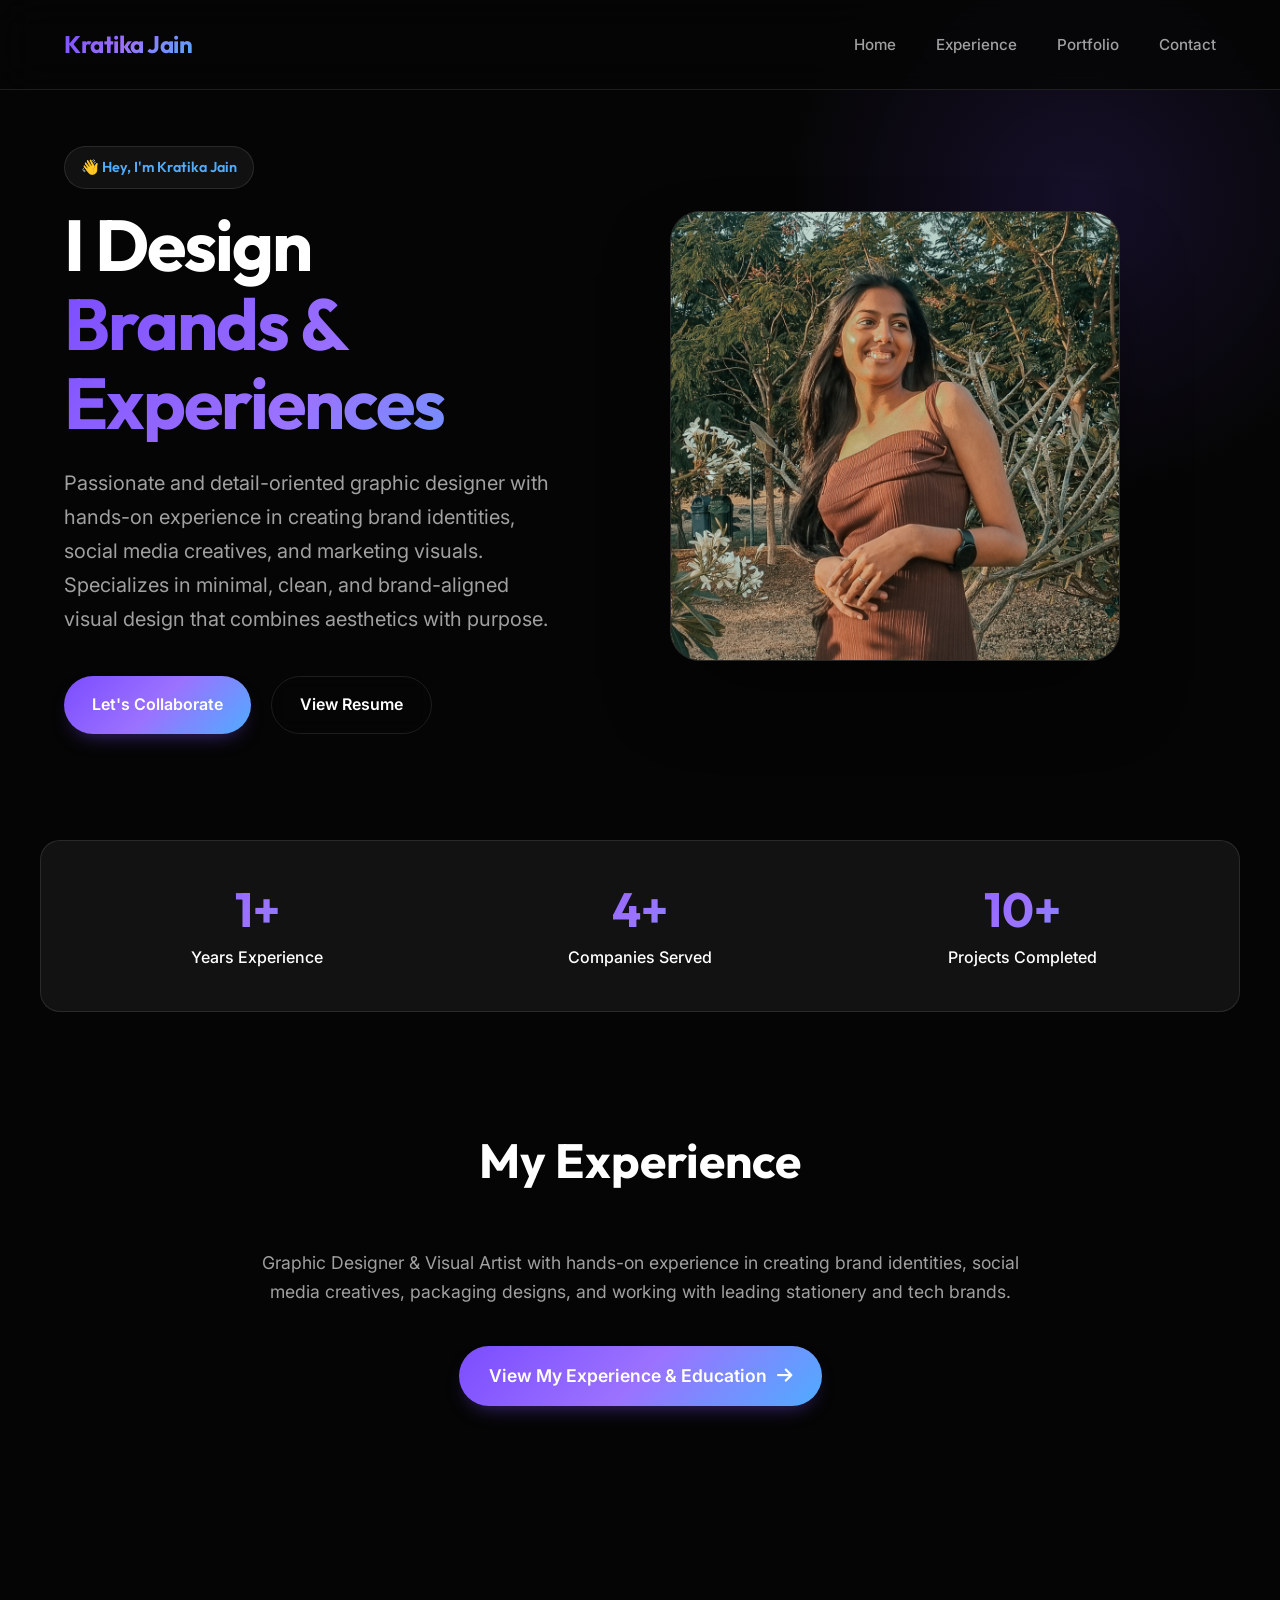
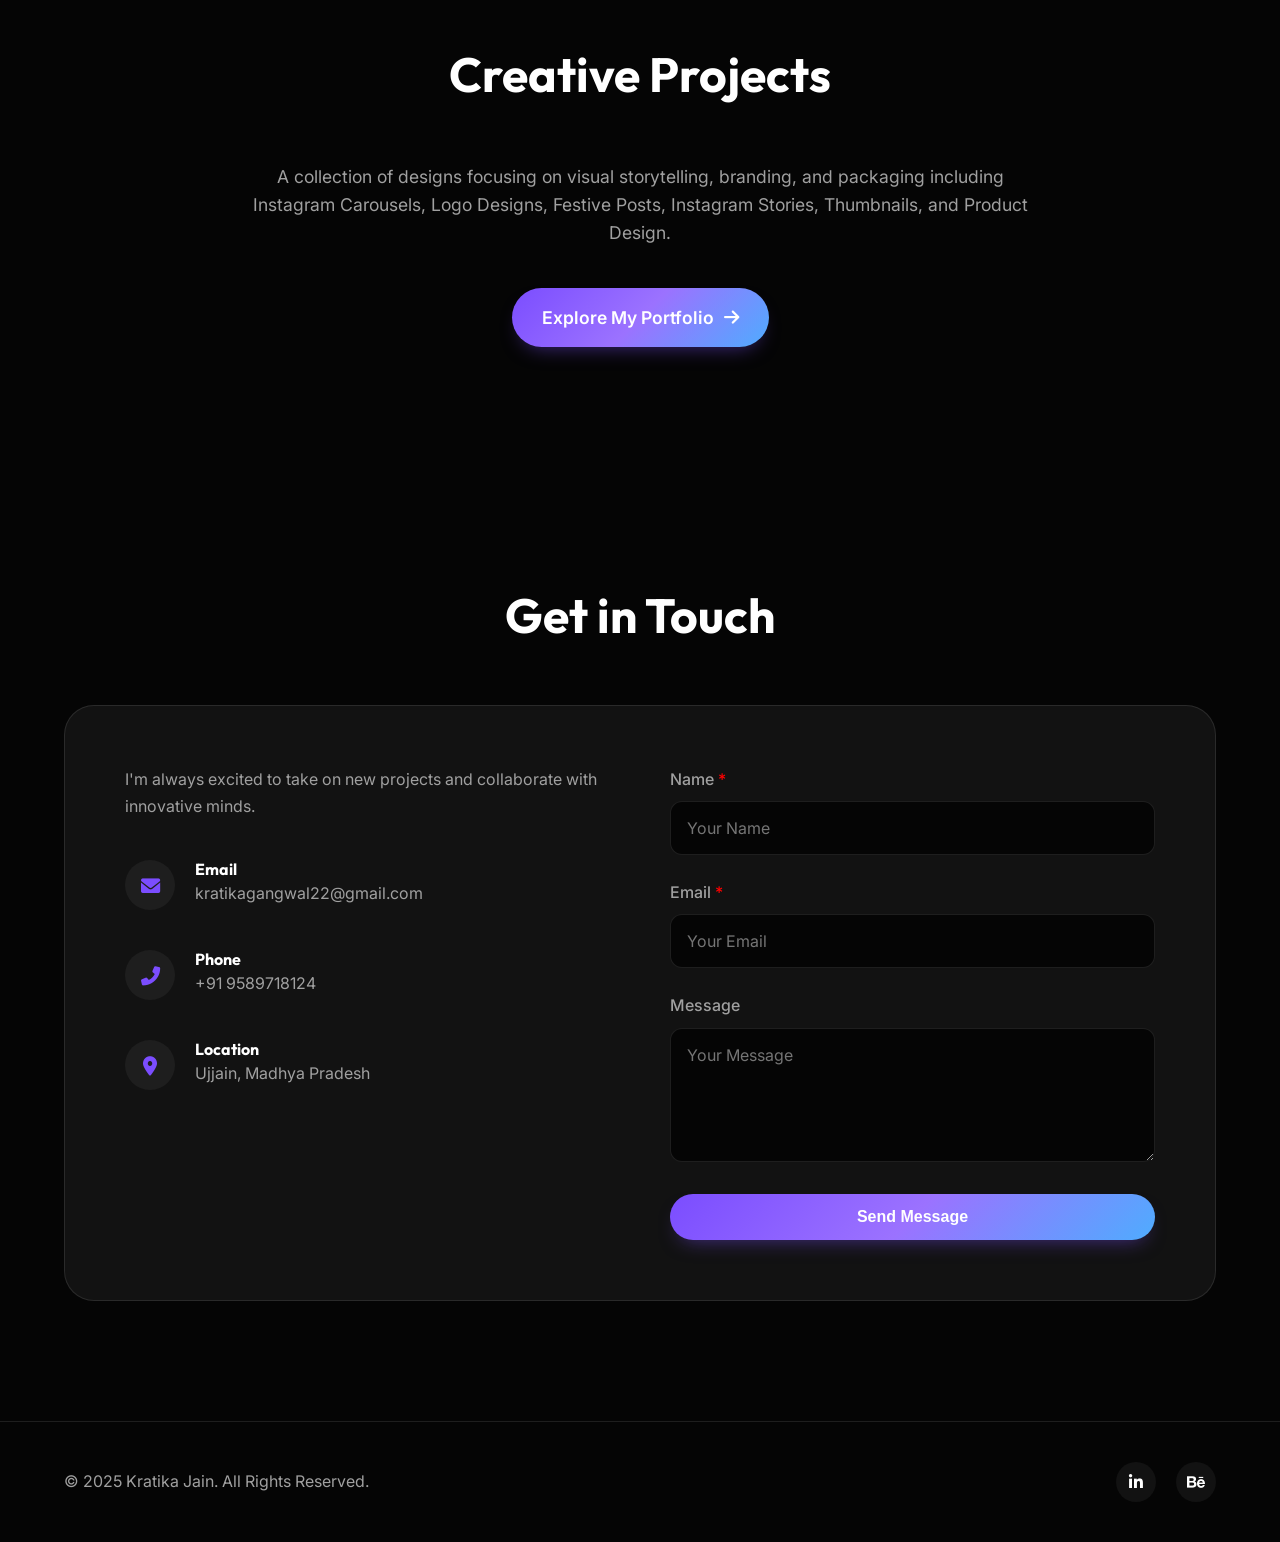
==== index.html @ 90453925 "refactor: migrate experience and project sections to dedicated pages and update asset library" ====
<!DOCTYPE html>
<html lang="en">

<head>
    <meta charset="UTF-8">
    <meta name="viewport" content="width=device-width, initial-scale=1.0">
    <title>Kratika Jain | Graphic Designer & Visual Artist</title>
    <link rel="stylesheet" href="style.css">
    <!-- Google Fonts -->
    <link rel="preconnect" href="https://fonts.googleapis.com">
    <link rel="preconnect" href="https://fonts.gstatic.com" crossorigin>
    <link
        href="https://fonts.googleapis.com/css2?family=Inter:wght@400;500;600&family=Outfit:wght@400;600;700&display=swap"
        rel="stylesheet">
    <!-- Font Awesome for Icons -->
    <link rel="stylesheet" href="https://cdnjs.cloudflare.com/ajax/libs/font-awesome/6.0.0/css/all.min.css">
</head>

<body>
    <header>
        <div class="container">
            <nav>
                <a href="#" class="logo">Kratika Jain</a>
                <div class="mobile-menu-btn">
                    <i class="fas fa-bars"></i>
                </div>
                <ul class="nav-links">
                    <li><a href="#home">Home</a></li>
                    <li><a href="experience.html">Experience</a></li>
                    <li><a href="projects.html">Portfolio</a></li>
                    <li><a href="#contact">Contact</a></li>
                </ul>
            </nav>
        </div>
    </header>

    <main>
        <!-- Hero Section -->
        <section id="home" class="hero section-padding">
            <div class="container hero-content">
                <div class="hero-text animate-on-scroll">
                    <p class="greeting">👋 Hey, I'm Kratika Jain</p>
                    <h1>I Design <span class="highlight">Brands & Experiences</span></h1>
                    <p class="subtitle">Passionate and detail-oriented graphic designer with hands-on experience in
                        creating brand identities, social media creatives, and marketing visuals. Specializes in
                        minimal, clean, and brand-aligned visual design that combines aesthetics with purpose.</p>
                    <div class="hero-btns">
                        <a href="#contact" class="btn btn-primary">Let's Collaborate</a>
                        <a href="Docs/kratika_jain_resume.pdf" target="_blank" class="btn btn-secondary">View Resume</a>
                    </div>
                </div>
                <div class="hero-image animate-on-scroll">
                    <img src="Profile%20image/Untitled%20design-2.png" alt="Kratika Jain" class="profile-img">
                </div>

            </div>
        </section>

        <!-- Stats Section -->
        <section class="stats container animate-on-scroll">
            <div class="stat-item">
                <h3>1+</h3>
                <p>Years Experience</p>
            </div>
            <div class="stat-item">
                <h3>4+</h3>
                <p>Companies Served</p>
            </div>
            <div class="stat-item">
                <h3>10+</h3>
                <p>Projects Completed</p>
            </div>
        </section>

        <!-- Experience Preview Section -->
        <section id="experience" class="section-padding" style="text-align: center;">
            <div class="container">
                <h2 class="section-title animate-on-scroll">My Experience</h2>
                <p class="section-description animate-on-scroll" style="margin-bottom: 40px; max-width: 800px; margin-left: auto; margin-right: auto;">
                    Graphic Designer & Visual Artist with hands-on experience in creating brand identities, social media creatives, packaging designs, and working with leading stationery and tech brands.
                </p>
                <div class="animate-on-scroll">
                    <a href="experience.html" class="btn btn-primary" style="display: inline-flex; align-items: center; gap: 10px; padding: 15px 30px; font-size: 1.1rem;">
                        View My Experience & Education <i class="fas fa-arrow-right"></i>
                    </a>
                </div>
            </div>
        </section>



        <!-- Creative Projects Preview Section -->
        <section id="projects" class="section-padding" style="text-align: center;">
            <div class="container">
                <h2 class="section-title animate-on-scroll">Creative Projects</h2>
                <p class="section-description animate-on-scroll" style="margin-bottom: 40px; max-width: 800px; margin-left: auto; margin-right: auto;">
                    A collection of designs focusing on visual storytelling, branding, and packaging including Instagram Carousels, Logo Designs, Festive Posts, Instagram Stories, Thumbnails, and Product Design.
                </p>
                <div class="animate-on-scroll">
                    <a href="projects.html" class="btn btn-primary" style="display: inline-flex; align-items: center; gap: 10px; padding: 15px 30px; font-size: 1.1rem;">
                        Explore My Portfolio <i class="fas fa-arrow-right"></i>
                    </a>
                </div>
            </div>
        </section>


        <!-- Contact Section -->
        <section id="contact" class="section-padding">
            <div class="container">
                <h2 class="section-title animate-on-scroll">Get in Touch</h2>
                <div class="contact-wrapper">
                    <div class="contact-info animate-on-scroll">
                        <p>I'm always excited to take on new projects and collaborate with innovative minds.</p>

                        <div class="info-item">
                            <i class="fas fa-envelope"></i>
                            <div>
                                <h4>Email</h4>
                                <p>kratikagangwal22@gmail.com</p>
                            </div>
                        </div>

                        <div class="info-item">
                            <i class="fas fa-phone-alt"></i>
                            <div>
                                <h4>Phone</h4>
                                <p>+91 9589718124</p>
                            </div>
                        </div>

                        <div class="info-item">
                            <i class="fas fa-map-marker-alt"></i>
                            <div>
                                <h4>Location</h4>
                                <p>Ujjain, Madhya Pradesh</p>
                            </div>
                        </div>
                    </div>

                    <form class="contact-form animate-on-scroll" action="#" onsubmit="return false;">
                        <div class="form-group">
                            <label>Name <span style="color:red;">*</span></label>
                            <input type="text" placeholder="Your Name" required>
                        </div>
                        <div class="form-group">
                            <label>Email <span style="color:red;">*</span></label>
                            <input type="email" placeholder="Your Email" required>
                        </div>
                        <div class="form-group">
                            <label>Message</label>
                            <textarea placeholder="Your Message" rows="5"></textarea>
                        </div>
                        <button class="btn btn-primary" style="width: 100%;">Send Message</button>
                    </form>
                </div>
            </div>
        </section>
    </main>

    <footer class="footer">
        <div class="container">
            <p>&copy; 2025 Kratika Jain. All Rights Reserved.</p>
            <div class="social-links">
                <a href="https://www.linkedin.com/in/kratika-jain-1713a62a5" target="_blank"><i
                        class="fab fa-linkedin-in"></i></a>
                <a href="https://www.behance.net/kratkajain01" target="_blank"><i class="fab fa-behance"></i></a>
            </div>
        </div>
    </footer>

    <!-- Project Modal -->
    <div id="project-modal" class="modal">
        <div class="modal-content">
            <span class="close-modal">&times;</span>
            <div class="modal-body">
                <!-- Dynamic Content Loading Here -->
            </div>
        </div>
    </div>

    <script src="projects_data.js"></script>
    <script src="script.js"></script>
</body>

</html>
---- style.css ----
/* --- Variables & Reset --- */
:root {
    --bg-color: #050505;
    --card-bg: #121212;
    --card-hover: #1a1a1a;
    --text-primary: #ffffff;
    --text-secondary: #a0a0a0;
    --accent-primary: #7b4dff;
    --accent-secondary: #4facfe;
    --accent-gradient: linear-gradient(135deg, #7b4dff 0%, #9b72ff 50%, #4facfe 100%);
    --glass-bg: rgba(255, 255, 255, 0.05);
    --glass-border: rgba(255, 255, 255, 0.1);
    --font-heading: 'Outfit', sans-serif;
    --font-body: 'Inter', sans-serif;
    --section-gap: 120px;
    --container-width: 1200px;
}

* {
    margin: 0;
    padding: 0;
    box-sizing: border-box;
}

html {
    scroll-behavior: smooth;
}

body {
    background-color: var(--bg-color);
    color: var(--text-primary);
    font-family: var(--font-body);
    line-height: 1.7;
    overflow-x: hidden;
}

a {
    text-decoration: none;
    color: inherit;
    transition: all 0.3s ease;
}

ul {
    list-style: none;
}

h1,
h2,
h3,
h4,
h5,
h6 {
    font-family: var(--font-heading);
    color: var(--text-primary);
    line-height: 1.2;
}

p {
    color: var(--text-secondary);
}

.container {
    max-width: var(--container-width);
    margin: 0 auto;
    padding: 0 24px;
}

.section-padding {
    padding: var(--section-gap) 0;
}

/* --- Components --- */
.btn {
    display: inline-flex;
    align-items: center;
    justify-content: center;
    padding: 14px 28px;
    border-radius: 100px;
    font-weight: 600;
    font-size: 1rem;
    cursor: pointer;
    transition: all 0.3s cubic-bezier(0.25, 0.8, 0.25, 1);
}

.btn-primary {
    background: var(--accent-gradient);
    color: white;
    border: none;
    box-shadow: 0 10px 20px -10px rgba(123, 77, 255, 0.5);
}

.btn-primary:hover {
    transform: translateY(-3px) scale(1.02);
    box-shadow: 0 15px 30px -10px rgba(123, 77, 255, 0.6);
}

.btn-secondary {
    background: transparent;
    border: 1px solid var(--glass-border);
    color: var(--text-primary);
    backdrop-filter: blur(10px);
}

.btn-secondary:hover {
    background: var(--glass-bg);
    border-color: var(--text-primary);
    transform: translateY(-3px);
}

.section-title {
    font-size: 3rem;
    font-weight: 700;
    margin-bottom: 60px;
    text-align: center;
}

/* To give the title a gradient touch */
.section-title span {
    background: var(--accent-gradient);
    -webkit-background-clip: text;
    background-clip: text;
    -webkit-text-fill-color: transparent;
}

/* --- Header --- */
header {
    padding: 24px 0;
    position: fixed;
    width: 100%;
    top: 0;
    z-index: 1000;
    background: rgba(5, 5, 5, 0.8);
    backdrop-filter: blur(20px);
    border-bottom: 1px solid var(--glass-border);
}

nav {
    display: flex;
    justify-content: space-between;
    align-items: center;
}

.logo {
    font-family: var(--font-heading);
    font-size: 1.5rem;
    font-weight: 700;
    background: var(--accent-gradient);
    -webkit-background-clip: text;
    background-clip: text;
    -webkit-text-fill-color: transparent;
    letter-spacing: -0.5px;
}

.nav-links {
    display: flex;
    gap: 40px;
}

.nav-links li a {
    font-weight: 500;
    color: var(--text-secondary);
    font-size: 0.95rem;
}

.nav-links li a:hover,
.nav-links li a.active {
    color: var(--text-primary);
}

.mobile-menu-btn {
    display: none;
    font-size: 1.5rem;
    color: var(--text-primary);
    cursor: pointer;
}

/* --- Hero Section --- */
.hero {
    display: flex;
    align-items: center;
    min-height: 100vh;
    padding-top: 100px;
    /* Offset for fixed header */
    position: relative;
    overflow: hidden;
}

/* Background Glow */
.hero::before {
    content: '';
    position: absolute;
    width: 600px;
    height: 600px;
    background: radial-gradient(circle, rgba(123, 77, 255, 0.15) 0%, rgba(5, 5, 5, 0) 70%);
    top: -100px;
    right: -100px;
    z-index: -1;
    pointer-events: none;
}

.hero-content {
    display: grid;
    grid-template-columns: 1fr 1fr;
    gap: 60px;
    align-items: center;
    width: 100%;
}

.greeting {
    font-family: var(--font-heading);
    font-weight: 600;
    margin-bottom: 16px;
    display: inline-block;
    padding: 8px 16px;
    background: var(--glass-bg);
    border: 1px solid var(--glass-border);
    border-radius: 50px;
    font-size: 0.9rem;
    color: var(--accent-secondary);
}

.hero-text h1 {
    font-size: 4.5rem;
    line-height: 1.1;
    margin-bottom: 24px;
    letter-spacing: -2px;
}

.hero-text h1 .highlight {
    display: block;
    background: var(--accent-gradient);
    -webkit-background-clip: text;
    background-clip: text;
    -webkit-text-fill-color: transparent;
}

.hero-text .subtitle {
    font-size: 1.25rem;
    max-width: 500px;
    margin-bottom: 40px;
}

.hero-btns {
    display: flex;
    gap: 20px;
}

.profile-img {
    width: 100%;
    max-width: 450px;
    aspect-ratio: 1/1;
    object-fit: cover;
    object-position: center 20%;
    /* Crops to focus on the top-center (face) */
    border-radius: 30px;
    border: 1px solid var(--glass-border);
    box-shadow: 0 40px 80px -20px rgba(0, 0, 0, 0.5);
    background: var(--card-bg);
}

/* 
.image-placeholder {
    width: 100%;
    ....
} 
Keeping previous styles commented out or just overriding them with the new class is cleaner.
*/


/* --- Stats Section --- */
.stats {
    display: grid;
    grid-template-columns: repeat(3, 1fr);
    gap: 30px;
    padding: 40px;
    background: var(--card-bg);
    border-radius: 20px;
    border: 1px solid var(--glass-border);
    margin-top: -60px;
    /* Overlap hero */
    position: relative;
    z-index: 10;
}

.stat-item {
    text-align: center;
}

.stat-item h3 {
    font-size: 3rem;
    background: var(--accent-gradient);
    -webkit-background-clip: text;
    background-clip: text;
    -webkit-text-fill-color: transparent;
    margin-bottom: 5px;
}

.stat-item p {
    font-weight: 500;
    color: var(--text-primary);
}

/* --- Experience (Timeline) --- */
.timeline {
    position: relative;
    max-width: 800px;
    margin: 0 auto;
}

.timeline::before {
    content: '';
    position: absolute;
    left: 0;
    top: 0;
    height: 100%;
    width: 2px;
    background: var(--glass-border);
}

.timeline-item {
    position: relative;
    padding-left: 40px;
    padding-bottom: 50px;
}

.timeline-item::before {
    content: '';
    position: absolute;
    left: -9px;
    top: 0;
    width: 20px;
    height: 20px;
    border-radius: 50%;
    background: var(--bg-color);
    border: 2px solid var(--accent-primary);
    z-index: 1;
}

.timeline-date {
    display: inline-block;
    padding: 6px 14px;
    background: var(--glass-bg);
    border-radius: 50px;
    border: 1px solid var(--glass-border);
    font-size: 0.85rem;
    color: var(--accent-secondary);
    margin-bottom: 12px;
}

.timeline-content {
    background: var(--card-bg);
    padding: 30px;
    border-radius: 20px;
    border: 1px solid var(--glass-border);
    transition: transform 0.3s ease;
}

.timeline-content:hover {
    transform: translateY(-5px);
    border-color: var(--accent-primary);
}

.timeline-content h3 {
    font-size: 1.5rem;
    margin-bottom: 5px;
}

.timeline-content h4 {
    font-size: 1.1rem;
    color: var(--text-secondary);
    font-weight: 500;
    margin-bottom: 15px;
}

.section-description {
    text-align: center;
    max-width: 800px;
    margin: 0 auto 60px;
    /* Increased from 30px */
    font-size: 1.1rem;
    color: var(--text-secondary);
    line-height: 1.6;
}

/* --- Skills --- */
.skills-grid {
    display: grid;
    grid-template-columns: repeat(auto-fit, minmax(180px, 1fr));
    gap: 24px;
}

.skill-card {
    background: var(--card-bg);
    border: 1px solid var(--glass-border);
    border-radius: 20px;
    padding: 40px 20px;
    text-align: center;
    transition: all 0.3s ease;
    display: flex;
    flex-direction: column;
    align-items: center;
    gap: 20px;
}

.skill-card:hover {
    border-color: var(--accent-primary);
    transform: translateY(-5px);
    background: var(--glass-bg);
}

.skill-icon {
    font-size: 3rem;
    margin-bottom: 10px;
    transition: transform 0.3s ease;
}

/* Specific styles for image icons */
img.skill-icon {
    height: 60px;
    width: 60px;
    object-fit: cover;
    /* Removed border-radius to make them square */
    /* Removed background-color */
}

.skill-card:hover .skill-icon {
    transform: scale(1.1);
}

/* --- Education --- */
.education-grid {
    display: grid;
    grid-template-columns: repeat(auto-fit, minmax(300px, 1fr));
    gap: 30px;
}

.education-card {
    display: flex;
    gap: 20px;
    background: var(--card-bg);
    padding: 30px;
    border-radius: 20px;
    border: 1px solid var(--glass-border);
    align-items: flex-start;
}

.edu-icon {
    width: 60px;
    height: 60px;
    background: var(--glass-bg);
    border-radius: 15px;
    display: flex;
    align-items: center;
    justify-content: center;
    font-size: 1.5rem;
    color: var(--accent-primary);
    flex-shrink: 0;
}

.edu-details h3 {
    font-size: 1.25rem;
    margin-bottom: 5px;
}

/* --- Contact --- */
.contact-wrapper {
    display: grid;
    grid-template-columns: 1fr 1fr;
    gap: 60px;
    background: var(--card-bg);
    border: 1px solid var(--glass-border);
    border-radius: 30px;
    padding: 60px;
}

.info-item {
    display: flex;
    gap: 20px;
    margin-top: 40px;
    align-items: flex-start;
}

.info-item i {
    width: 50px;
    height: 50px;
    background: var(--glass-bg);
    border-radius: 50%;
    display: flex;
    align-items: center;
    justify-content: center;
    color: var(--accent-primary);
    font-size: 1.2rem;
}

.contact-form .form-group {
    margin-bottom: 24px;
}

.contact-form label {
    display: block;
    margin-bottom: 8px;
    font-weight: 500;
    color: var(--text-secondary);
}

.contact-form input,
.contact-form textarea {
    width: 100%;
    background: var(--bg-color);
    border: 1px solid var(--glass-border);
    padding: 16px;
    border-radius: 12px;
    color: var(--text-primary);
    font-family: var(--font-body);
    font-size: 1rem;
    transition: border-color 0.3s ease;
}

.contact-form input:focus,
.contact-form textarea:focus {
    outline: none;
    border-color: var(--accent-primary);
}

/* --- Footer --- */
footer {
    padding: 40px 0;
    border-top: 1px solid var(--glass-border);
    text-align: center;
}

.footer .container {
    display: flex;
    justify-content: space-between;
    align-items: center;
}

.social-links {
    display: flex;
    gap: 20px;
}

.social-links a {
    width: 40px;
    height: 40px;
    border-radius: 50%;
    background: var(--glass-bg);
    display: flex;
    align-items: center;
    justify-content: center;
    transition: all 0.3s ease;
}

.social-links a:hover {
    background: var(--accent-primary);
    color: white;
    transform: translateY(-3px);
}

/* --- Animations --- */
.instagram-btn:hover {
    opacity: 0.8;
    text-decoration: underline;
}

/* --- Project Modal Styles --- */
.modal {
    display: none;
    /* Hidden by default */
    position: fixed;
    z-index: 2000;
    left: 0;
    top: 0;
    width: 100%;
    height: 100%;
    overflow: auto;
    background-color: rgba(0, 0, 0, 0.9);
    backdrop-filter: blur(5px);
    opacity: 0;
    transition: opacity 0.3s ease;
}

.modal.show {
    display: flex;
    /* Use flex to center */
    align-items: center;
    justify-content: center;
    opacity: 1;
}

.modal-content {
    background-color: var(--card-bg);
    margin: auto;
    padding: 0;
    border: 1px solid var(--glass-border);
    width: 90%;
    max-width: 1000px;
    border-radius: 20px;
    position: relative;
    box-shadow: 0 25px 50px -12px rgba(0, 0, 0, 0.5);
    animation: modalSlideUp 0.4s ease;
    overflow: hidden;
    max-height: 90vh;
    display: flex;
    flex-direction: column;
}

@keyframes modalSlideUp {
    from {
        transform: translateY(50px);
        opacity: 0;
    }

    to {
        transform: translateY(0);
        opacity: 1;
    }
}

.close-modal {
    color: #aaa;
    position: absolute;
    top: 15px;
    right: 25px;
    font-size: 35px;
    font-weight: bold;
    z-index: 2001;
    cursor: pointer;
    transition: color 0.3s, transform 0.3s;
    line-height: 1;
    background: rgba(0, 0, 0, 0.5);
    width: 40px;
    height: 40px;
    border-radius: 50%;
    display: flex;
    align-items: center;
    justify-content: center;
}

.close-modal:hover,
.close-modal:focus {
    color: white;
    text-decoration: none;
    cursor: pointer;
    transform: rotate(90deg);
    background: var(--accent-primary);
}

.modal-body {
    width: 100%;
    height: 100%;
    display: flex;
    flex-direction: column;
    /* Mobile first: stack vertically */
}

/* Modal Internal Layout */
.modal-carousel-wrapper {
    width: 100%;
    background: #000;
    position: relative;
    display: flex;
    align-items: center;
    justify-content: center;
}

.modal-carousel-wrapper .carousel-container {
    width: 100%;
    height: 100%;
    aspect-ratio: auto;
    /* Let image define ratio or max-height */
    max-height: 60vh;
}

.modal-carousel-wrapper img {
    max-width: 100%;
    max-height: 100%;
    width: auto;
    height: auto;
    object-fit: contain;
}

.modal-info-wrapper {
    padding: 30px;
    overflow-y: auto;
    background: var(--card-bg);
}

.modal-project-title {
    font-size: 2rem;
    font-family: var(--font-heading);
    margin-bottom: 10px;
    color: var(--text-primary);
}

.modal-project-brand {
    font-size: 1.8rem;
    /* 2x upscaled */
    color: var(--accent-primary);
    text-transform: uppercase;
    letter-spacing: 1px;
    font-weight: 700;
    margin-bottom: 5px;
}

/* Desktop Layout for Modal */
@media (min-width: 768px) {
    .modal-body {
        flex-direction: row;
        /* Side by side */
        height: 70vh;
        /* Fixed height for desktop modal */
    }

    .modal-carousel-wrapper {
        flex: 1.5;
        height: 100%;
    }

    .modal-carousel-wrapper .carousel-container {
        max-height: 100%;
        border-radius: 0;
        /* Remove radius inside modal */
    }

    .modal-info-wrapper {
        flex: 1;
        border-left: 1px solid var(--glass-border);
    }
}

/* --- Animations --- */
.animate-on-scroll {
    opacity: 0;
    transform: translateY(30px);
    transition: opacity 0.6s ease, transform 0.6s ease;
}

.animate-on-scroll.visible {
    opacity: 1;
    transform: translateY(0);
}

/* --- Responsive Media Queries --- */
@media (max-width: 992px) {
    .section-title {
        font-size: 2.5rem;
    }

    .hero-content {
        grid-template-columns: 1fr;
        text-align: center;
        gap: 40px;
    }

    .hero-text h1 {
        font-size: 3.5rem;
    }

    .hero-btns {
        justify-content: center;
    }

    .image-placeholder {
        max-width: 500px;
        margin: 0 auto;
    }

    .contact-wrapper {
        grid-template-columns: 1fr;
        padding: 40px;
    }
}

@media (max-width: 768px) {
    .nav-links {
        display: none;
        position: absolute;
        top: 100%;
        left: 0;
        width: 100%;
        background: var(--card-bg);
        flex-direction: column;
        padding: 40px;
        text-align: center;
        border-bottom: 1px solid var(--glass-border);
        gap: 24px;
    }

    .nav-links.active {
        display: flex;
    }

    .mobile-menu-btn {
        display: block;
    }

    .hero-text h1 {
        font-size: 2.5rem;
    }

    .stats {
        grid-template-columns: 1fr;
        margin-top: 0;
        border: none;
        background: transparent;
        padding: 0;
    }

    .stat-item {
        background: var(--card-bg);
        padding: 24px;
        border-radius: 16px;
        border: 1px solid var(--glass-border);
    }

    .timeline::before {
        left: 0;
    }

    .timeline-item {
        padding-left: 30px;
    }

    .timeline-item::before {
        left: -9px;
    }

    .footer .container {
        flex-direction: column;
        gap: 20px;
    }
}

/* --- New Content Styles --- */
.experience-list {
    list-style: none;
    margin-top: 15px;
}

.experience-list li {
    position: relative;
    padding-left: 20px;
    margin-bottom: 10px;
    color: var(--text-secondary);
    font-size: 0.95rem;
}

.experience-list li::before {
    content: '▹';
    position: absolute;
    left: 0;
    color: var(--accent-primary);
}

.skills-text-container {
    margin-top: 60px;
    display: grid;
    grid-template-columns: repeat(auto-fit, minmax(300px, 1fr));
    gap: 40px;
    background: var(--card-bg);
    border: 1px solid var(--glass-border);
    border-radius: 30px;
    padding: 50px;
}

.skill-category h3 {
    font-size: 1.5rem;
    margin-bottom: 20px;
    background: var(--accent-gradient);
    -webkit-background-clip: text;
    background-clip: text;
    -webkit-text-fill-color: transparent;
}

.skill-tags {
    display: flex;
    flex-wrap: wrap;
    gap: 12px;
}

.skill-tags span {
    padding: 8px 16px;
    background: var(--glass-bg);
    border: 1px solid var(--glass-border);
    border-radius: 50px;
    font-size: 0.9rem;
    color: var(--text-secondary);
    transition: all 0.3s ease;
}

.skill-tags span:hover {
    background: var(--bg-color);
    border-color: var(--accent-primary);
    color: var(--text-primary);
    transform: translateY(-2px);
}

@media (max-width: 768px) {
    .skills-text-container {
        grid-template-columns: 1fr;
        padding: 30px;
        gap: 30px;
    }
}

/* --- Projects / Carousel Styles --- */
.projects-grid {
    display: grid;
    grid-template-columns: repeat(auto-fit, minmax(300px, 1fr));
    gap: 40px;
}

.project-card {
    background: var(--card-bg);
    border: 1px solid var(--glass-border);
    border-radius: 20px;
    overflow: hidden;
    transition: transform 0.3s ease, border-color 0.3s ease, box-shadow 0.3s ease;
    box-shadow: 0 10px 30px -15px rgba(0, 0, 0, 0.5);
    /* Soft shadow */
}

.project-card:hover {
    transform: translateY(-5px);
    border-color: var(--accent-primary);
    box-shadow: 0 20px 40px -10px rgba(123, 77, 255, 0.3);
    /* Enhanced shadow on hover */
}

.carousel-container {
    position: relative;
    width: 100%;
    aspect-ratio: 4/5;
    /* Instagram Portrait standard - better for tall images */
    overflow: hidden;
    background: var(--card-bg);
    /* Seamless background */
}

.carousel-track {
    display: flex;
    width: 100%;
    height: 100%;
    transition: transform 0.3s ease-in-out;
}

.carousel-slide {
    width: 100%;
    min-width: 100%;
    max-width: 100%;
    height: 100%;
    flex-shrink: 0;
    display: flex;
    align-items: center;
    justify-content: center;
    overflow: hidden;
}

.carousel-slide img {
    max-width: 100%;
    max-height: 100%;
    width: auto;
    height: auto;
    object-fit: contain;
    /* Ensure full image is visible */
}

.carousel-btn {
    position: absolute;
    top: 50%;
    transform: translateY(-50%);
    background: rgba(0, 0, 0, 0.5);
    color: white;
    border: none;
    width: 30px;
    height: 30px;
    border-radius: 50%;
    display: flex;
    align-items: center;
    justify-content: center;
    cursor: pointer;
    z-index: 2;
    transition: background 0.3s, opacity 0.3s;
    opacity: 0;
}

.carousel-container:hover .carousel-btn {
    opacity: 1;
}

.carousel-btn:hover {
    background: rgba(0, 0, 0, 0.8);
}

.carousel-btn.prev {
    left: 10px;
}

.carousel-btn.next {
    right: 10px;
}

.carousel-dots {
    position: absolute;
    bottom: 15px;
    left: 50%;
    transform: translateX(-50%);
    display: flex;
    gap: 6px;
    z-index: 2;
}

.dot {
    width: 6px;
    height: 6px;
    background: rgba(255, 255, 255, 0.5);
    border-radius: 50%;
    transition: background 0.3s, transform 0.3s;
}

.dot.active {
    background: var(--accent-primary);
    transform: scale(1.2);
}

.project-info {
    padding: 20px;
}

.project-brand {
    font-size: 0.9rem;
    color: var(--accent-secondary);
    font-weight: 600;
    margin-bottom: 5px;
    text-transform: uppercase;
    letter-spacing: 1px;
}

.project-title {
    font-size: 1.2rem;
    font-weight: 500;
    color: var(--text-primary);
}

/* --- Project Preview Card & Design Type Styles --- */
.project-image-wrapper {
    width: 100%;
    overflow: hidden;
    background: var(--card-bg);
}

.project-image-wrapper img {
    width: 100%;
    height: 100%;
    object-fit: contain;
    transition: transform 0.5s cubic-bezier(0.4, 0, 0.2, 1);
}

.project-card:hover .project-image-wrapper img {
    transform: scale(1.05);
}

.project-type-subtext {
    font-size: 0.75rem;
    font-weight: 700;
    text-transform: uppercase;
    letter-spacing: 1.5px;
    background: var(--accent-gradient);
    -webkit-background-clip: text;
    background-clip: text;
    -webkit-text-fill-color: transparent;
    margin-bottom: 8px;
    display: inline-block;
}

/* --- Categories Grid & Cards --- */
.categories-grid {
    display: grid;
    grid-template-columns: repeat(auto-fit, minmax(280px, 1fr));
    gap: 30px;
    margin-top: 40px;
}

.category-card {
    background: var(--card-bg);
    border: 1px solid var(--glass-border);
    border-radius: 24px;
    padding: 45px 30px;
    text-align: center;
    cursor: pointer;
    transition: all 0.4s cubic-bezier(0.4, 0, 0.2, 1);
    display: flex;
    flex-direction: column;
    align-items: center;
    justify-content: space-between;
    position: relative;
    overflow: hidden;
    box-shadow: 0 10px 30px -15px rgba(0, 0, 0, 0.5);
    height: 100%;
    min-height: 280px;
}

.category-card::before {
    content: '';
    position: absolute;
    top: 0;
    left: 0;
    width: 100%;
    height: 100%;
    background: linear-gradient(135deg, rgba(123, 77, 255, 0.1) 0%, rgba(0, 229, 255, 0.1) 100%);
    opacity: 0;
    transition: opacity 0.4s ease;
    z-index: 1;
}

.category-card:hover {
    transform: translateY(-8px);
    border-color: var(--accent-primary);
    box-shadow: 0 20px 40px -10px rgba(123, 77, 255, 0.25);
}

.category-card:hover::before {
    opacity: 1;
}

.category-icon {
    font-size: 3rem;
    background: var(--accent-gradient);
    -webkit-background-clip: text;
    background-clip: text;
    -webkit-text-fill-color: transparent;
    margin-bottom: 25px;
    position: relative;
    z-index: 2;
    transition: transform 0.4s ease;
}

.category-card:hover .category-icon {
    transform: scale(1.15) rotate(5deg);
}

.category-title {
    font-size: 1.4rem;
    font-weight: 600;
    color: var(--text-primary);
    margin-bottom: 15px;
    position: relative;
    z-index: 2;
}

.category-description {
    font-size: 0.95rem;
    color: var(--text-secondary);
    line-height: 1.6;
    margin-bottom: 25px;
    position: relative;
    z-index: 2;
    flex-grow: 1;
}

.category-count {
    font-size: 0.85rem;
    font-weight: 600;
    padding: 6px 18px;
    background: var(--glass-bg);
    border: 1px solid var(--glass-border);
    border-radius: 50px;
    color: var(--accent-secondary);
    position: relative;
    z-index: 2;
    transition: all 0.3s ease;
}

.category-card:hover .category-count {
    background: var(--accent-gradient);
    color: white;
    border-color: transparent;
}

/* --- Project Display Header --- */
.portfolio-display-view {
    animation: fadeInUp 0.5s ease-in-out;
}

.display-header {
    display: flex;
    flex-direction: column;
    align-items: flex-start;
    gap: 20px;
    margin-bottom: 40px;
    border-bottom: 1px solid var(--glass-border);
    padding-bottom: 25px;
}

@media (min-width: 768px) {
    .display-header {
        flex-direction: row;
        align-items: center;
        justify-content: space-between;
    }
}

.back-btn {
    background: var(--glass-bg);
    border: 1px solid var(--glass-border);
    color: var(--text-primary);
    padding: 12px 24px;
    border-radius: 50px;
    font-size: 0.95rem;
    font-weight: 500;
    cursor: pointer;
    transition: all 0.3s ease;
    display: flex;
    align-items: center;
    gap: 10px;
}

.back-btn:hover {
    background: var(--accent-gradient);
    color: white;
    border-color: transparent;
    transform: translateX(-5px);
}

.active-category-title {
    font-size: 1.8rem;
    font-weight: 600;
    background: var(--accent-gradient);
    -webkit-background-clip: text;
    background-clip: text;
    -webkit-text-fill-color: transparent;
}
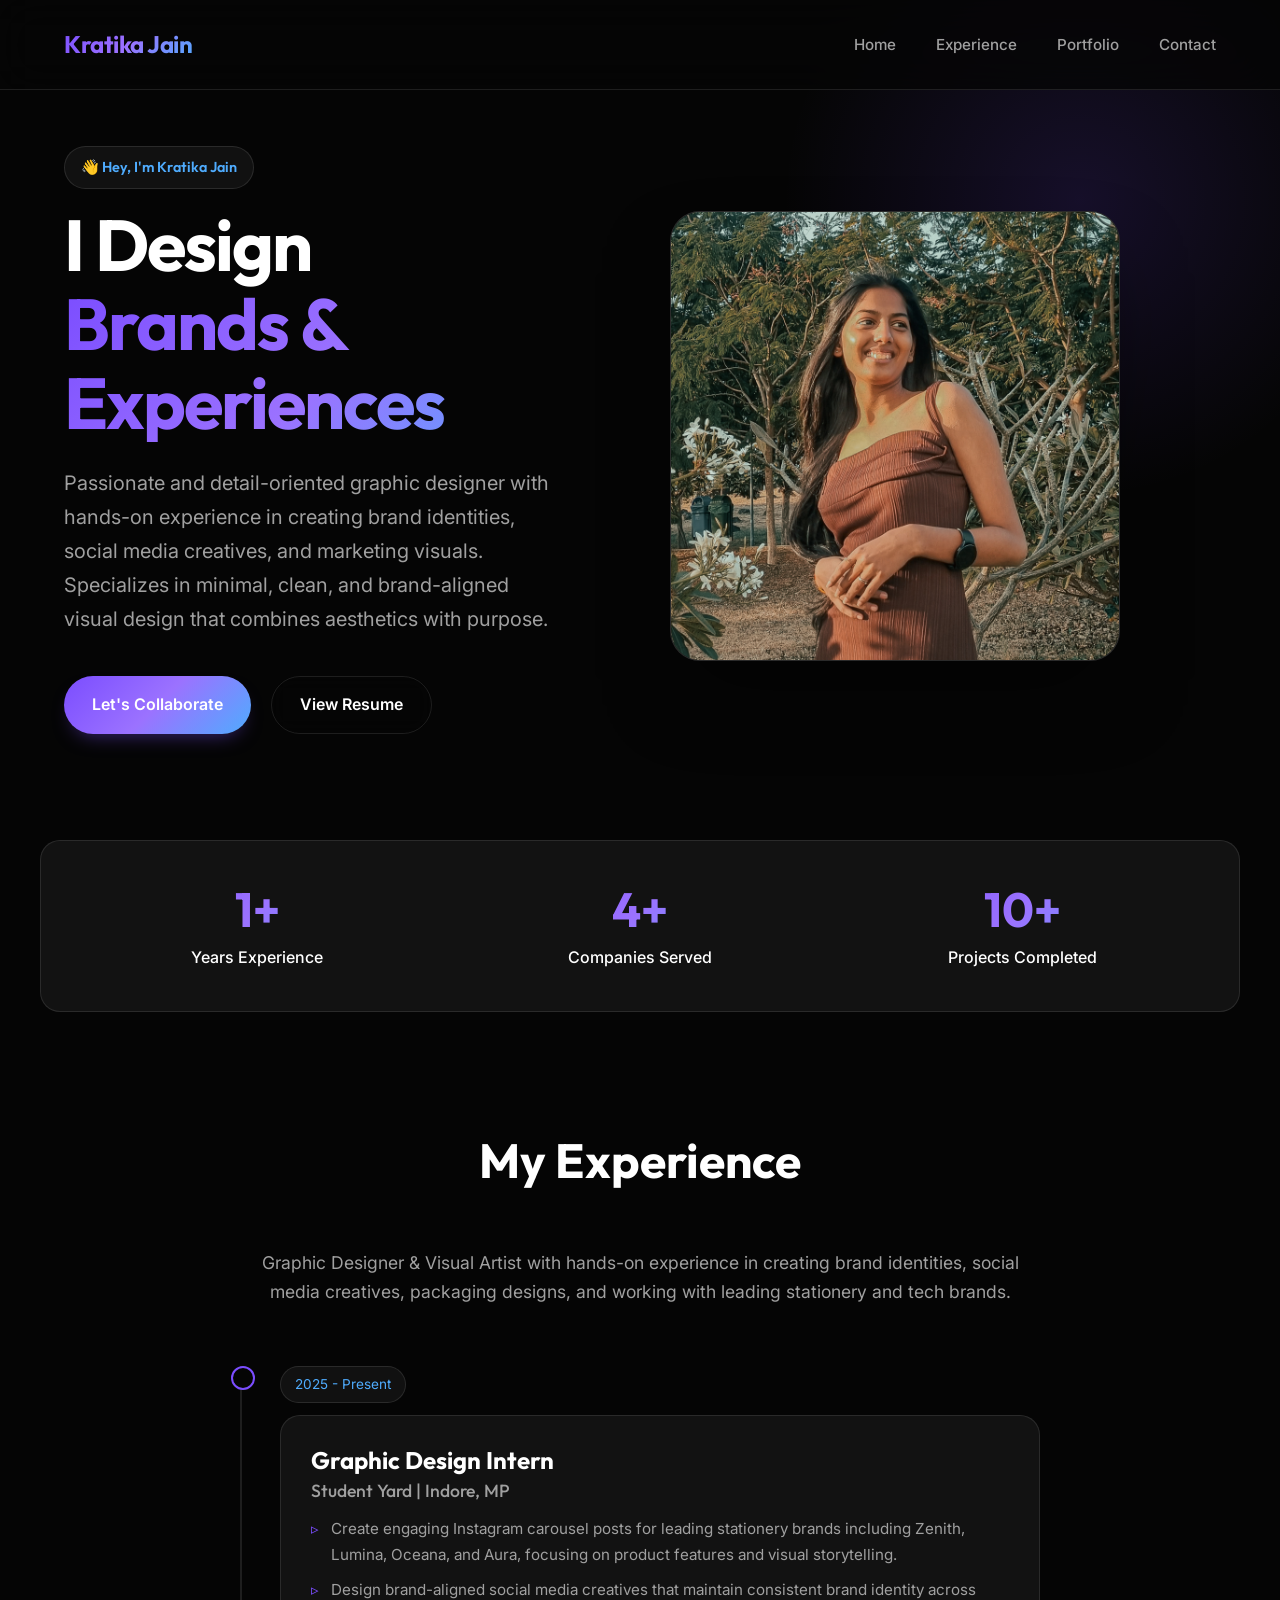
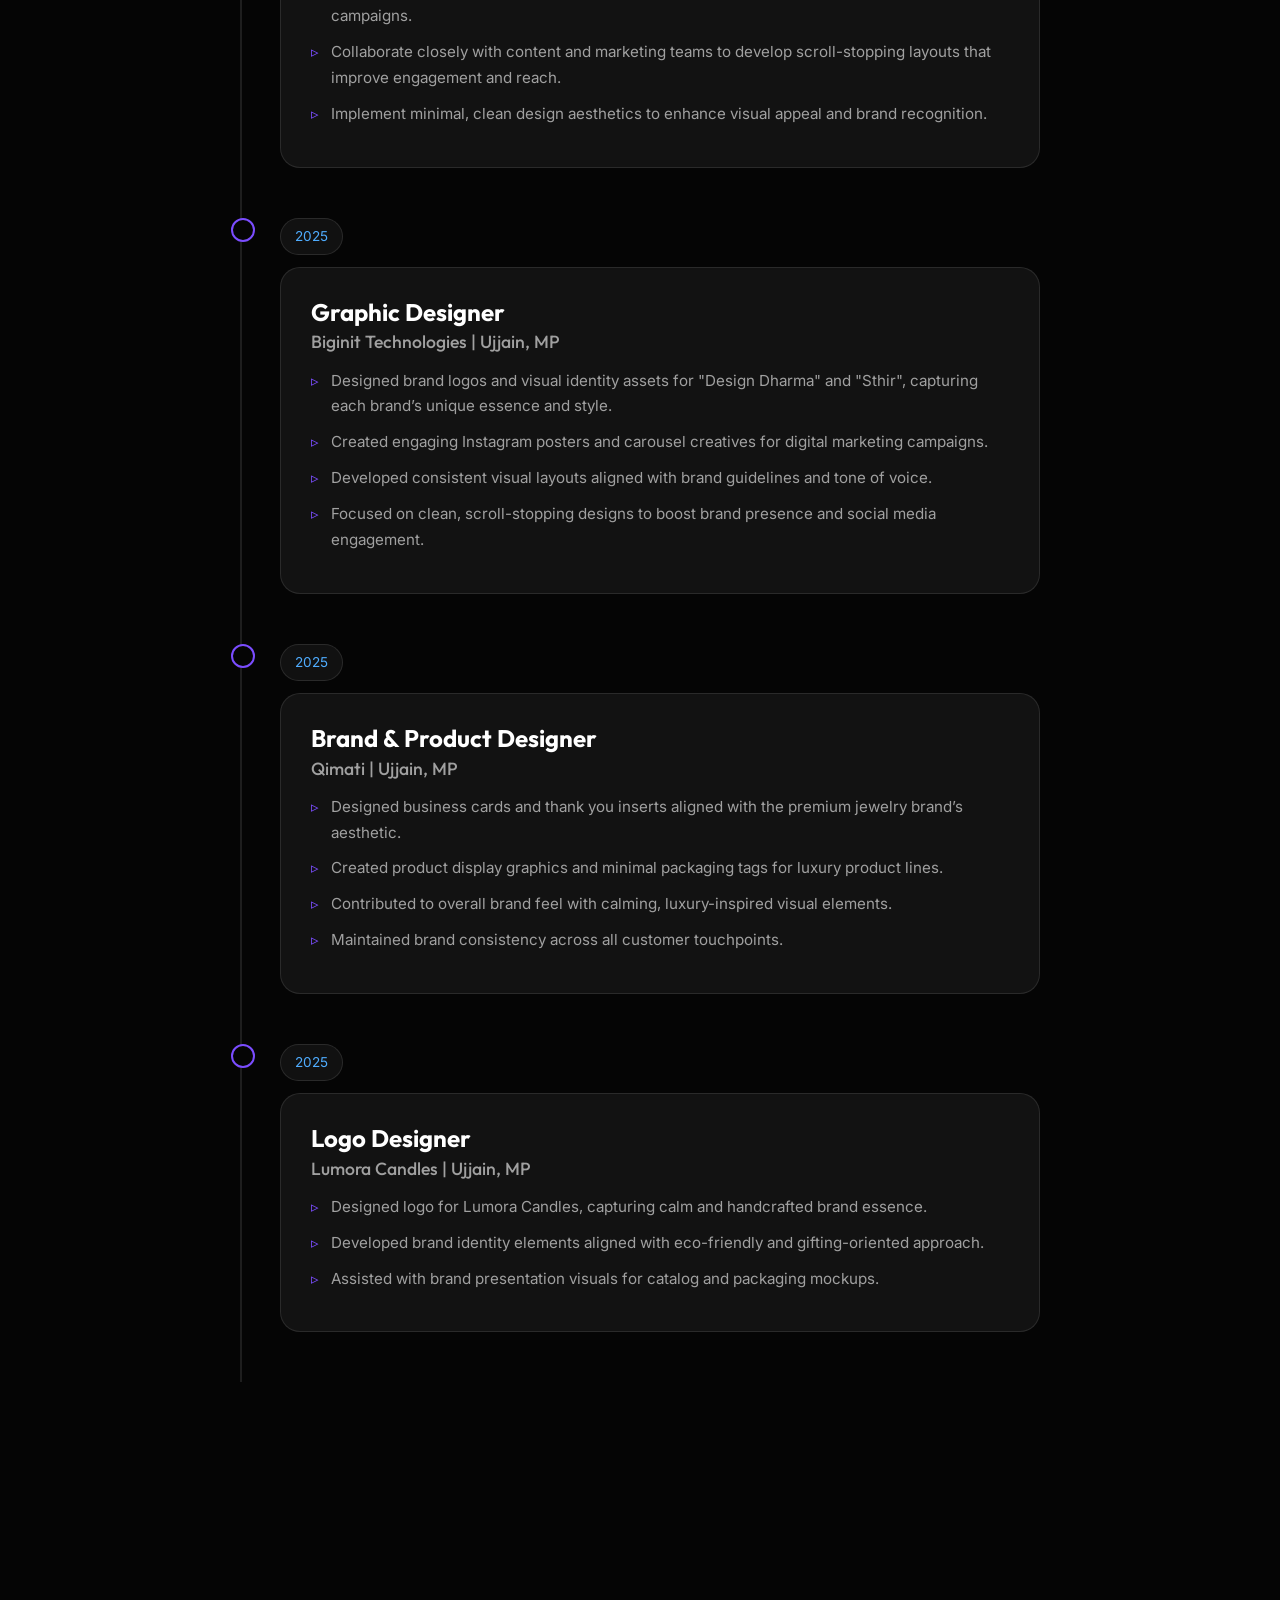
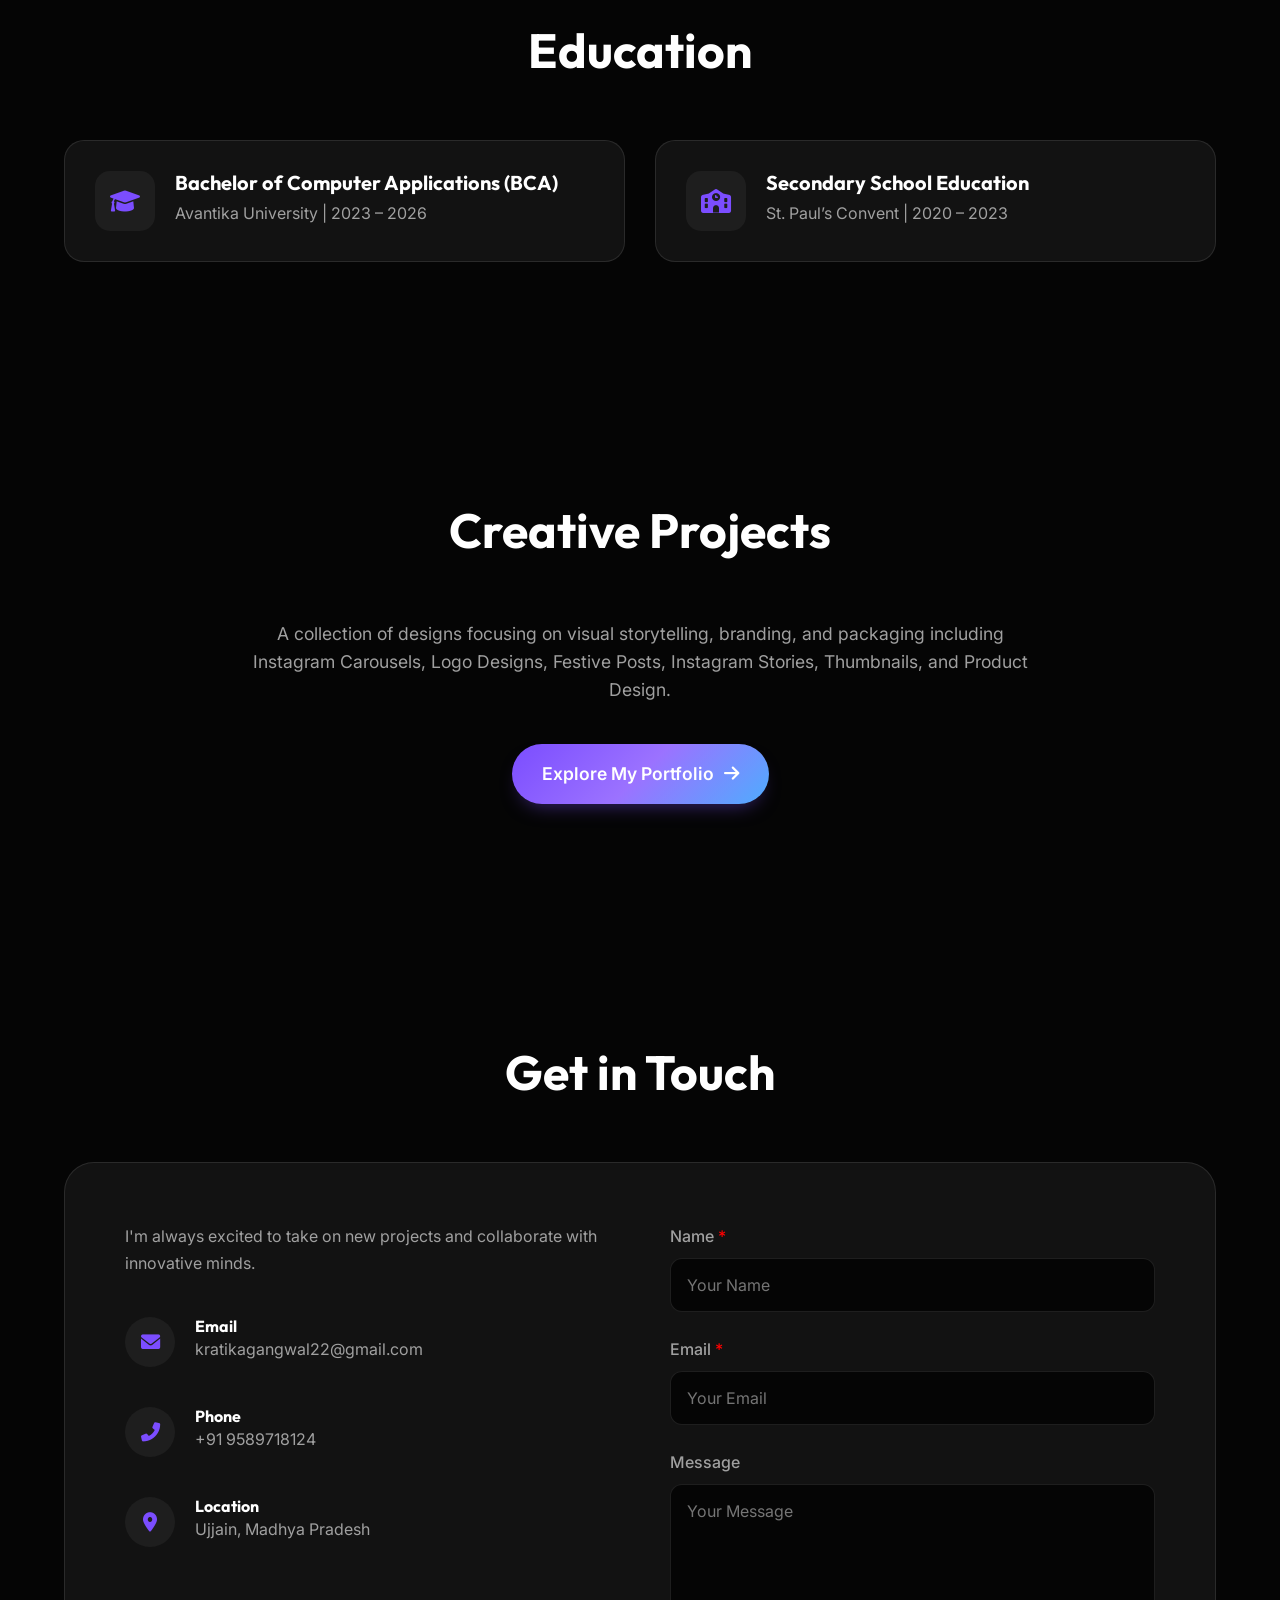
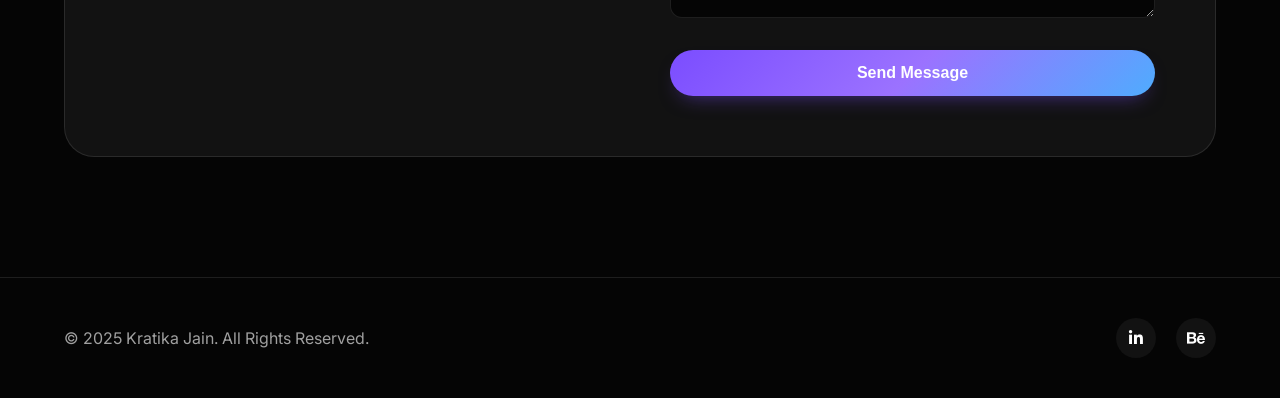
==== commit eb09ae5e: "feat: inline experience and education sections into the main page and update navigation routing" ====
--- a/index.html
+++ b/index.html
@@ -26,7 +26,7 @@
                 </div>
                 <ul class="nav-links">
                     <li><a href="#home">Home</a></li>
-                    <li><a href="experience.html">Experience</a></li>
+                    <li><a href="#experience">Experience</a></li>
                     <li><a href="projects.html">Portfolio</a></li>
                     <li><a href="#contact">Contact</a></li>
                 </ul>
@@ -72,17 +72,105 @@
             </div>
         </section>
 
-        <!-- Experience Preview Section -->
-        <section id="experience" class="section-padding" style="text-align: center;">
+        <!-- Experience Section -->
+        <section id="experience" class="section-padding">
             <div class="container">
                 <h2 class="section-title animate-on-scroll">My Experience</h2>
-                <p class="section-description animate-on-scroll" style="margin-bottom: 40px; max-width: 800px; margin-left: auto; margin-right: auto;">
+                <p class="section-description animate-on-scroll" style="margin-bottom: 60px; max-width: 800px; margin-left: auto; margin-right: auto; text-align: center;">
                     Graphic Designer & Visual Artist with hands-on experience in creating brand identities, social media creatives, packaging designs, and working with leading stationery and tech brands.
                 </p>
-                <div class="animate-on-scroll">
-                    <a href="experience.html" class="btn btn-primary" style="display: inline-flex; align-items: center; gap: 10px; padding: 15px 30px; font-size: 1.1rem;">
-                        View My Experience & Education <i class="fas fa-arrow-right"></i>
-                    </a>
+                <div class="timeline">
+                    <!-- Item 1 -->
+                    <div class="timeline-item animate-on-scroll">
+                        <div class="timeline-date">2025 - Present</div>
+                        <div class="timeline-content">
+                            <h3>Graphic Design Intern</h3>
+                            <h4>Student Yard | Indore, MP</h4>
+                            <ul class="experience-list">
+                                <li>Create engaging Instagram carousel posts for leading stationery brands including
+                                    Zenith, Lumina, Oceana, and Aura, focusing on product features and visual
+                                    storytelling.</li>
+                                <li>Design brand-aligned social media creatives that maintain consistent brand identity
+                                    across campaigns.</li>
+                                <li>Collaborate closely with content and marketing teams to develop scroll-stopping
+                                    layouts that improve engagement and reach.</li>
+                                <li>Implement minimal, clean design aesthetics to enhance visual appeal and brand
+                                    recognition.</li>
+                            </ul>
+                        </div>
+                    </div>
+                    <!-- Item 2 -->
+                    <div class="timeline-item animate-on-scroll">
+                        <div class="timeline-date">2025</div>
+                        <div class="timeline-content">
+                            <h3>Graphic Designer</h3>
+                            <h4>Biginit Technologies | Ujjain, MP</h4>
+                            <ul class="experience-list">
+                                <li>Designed brand logos and visual identity assets for "Design Dharma" and "Sthir",
+                                    capturing each brand’s unique essence and style.</li>
+                                <li>Created engaging Instagram posters and carousel creatives for digital marketing
+                                    campaigns.</li>
+                                <li>Developed consistent visual layouts aligned with brand guidelines and tone of voice.
+                                </li>
+                                <li>Focused on clean, scroll-stopping designs to boost brand presence and social media
+                                    engagement.</li>
+                            </ul>
+                        </div>
+                    </div>
+                    <!-- Item 3 -->
+                    <div class="timeline-item animate-on-scroll">
+                        <div class="timeline-date">2025</div>
+                        <div class="timeline-content">
+                            <h3>Brand & Product Designer</h3>
+                            <h4>Qimati | Ujjain, MP</h4>
+                            <ul class="experience-list">
+                                <li>Designed business cards and thank you inserts aligned with the premium jewelry
+                                    brand’s aesthetic.</li>
+                                <li>Created product display graphics and minimal packaging tags for luxury product
+                                    lines.</li>
+                                <li>Contributed to overall brand feel with calming, luxury-inspired visual elements.
+                                </li>
+                                <li>Maintained brand consistency across all customer touchpoints.</li>
+                            </ul>
+                        </div>
+                    </div>
+                    <!-- Item 4 -->
+                    <div class="timeline-item animate-on-scroll">
+                        <div class="timeline-date">2025</div>
+                        <div class="timeline-content">
+                            <h3>Logo Designer</h3>
+                            <h4>Lumora Candles | Ujjain, MP</h4>
+                            <ul class="experience-list">
+                                <li>Designed logo for Lumora Candles, capturing calm and handcrafted brand essence.</li>
+                                <li>Developed brand identity elements aligned with eco-friendly and gifting-oriented
+                                    approach.</li>
+                                <li>Assisted with brand presentation visuals for catalog and packaging mockups.</li>
+                            </ul>
+                        </div>
+                    </div>
+                </div>
+            </div>
+        </section>
+
+        <!-- Education Section -->
+        <section id="education" class="section-padding">
+            <div class="container">
+                <h2 class="section-title animate-on-scroll">Education</h2>
+                <div class="education-grid">
+                    <div class="education-card animate-on-scroll">
+                        <div class="edu-icon"><i class="fas fa-graduation-cap"></i></div>
+                        <div class="edu-details">
+                            <h3>Bachelor of Computer Applications (BCA)</h3>
+                            <p>Avantika University | 2023 – 2026</p>
+                        </div>
+                    </div>
+                    <div class="education-card animate-on-scroll">
+                        <div class="edu-icon"><i class="fas fa-school"></i></div>
+                        <div class="edu-details">
+                            <h3>Secondary School Education</h3>
+                            <p>St. Paul’s Convent | 2020 – 2023</p>
+                        </div>
+                    </div>
                 </div>
             </div>
         </section>
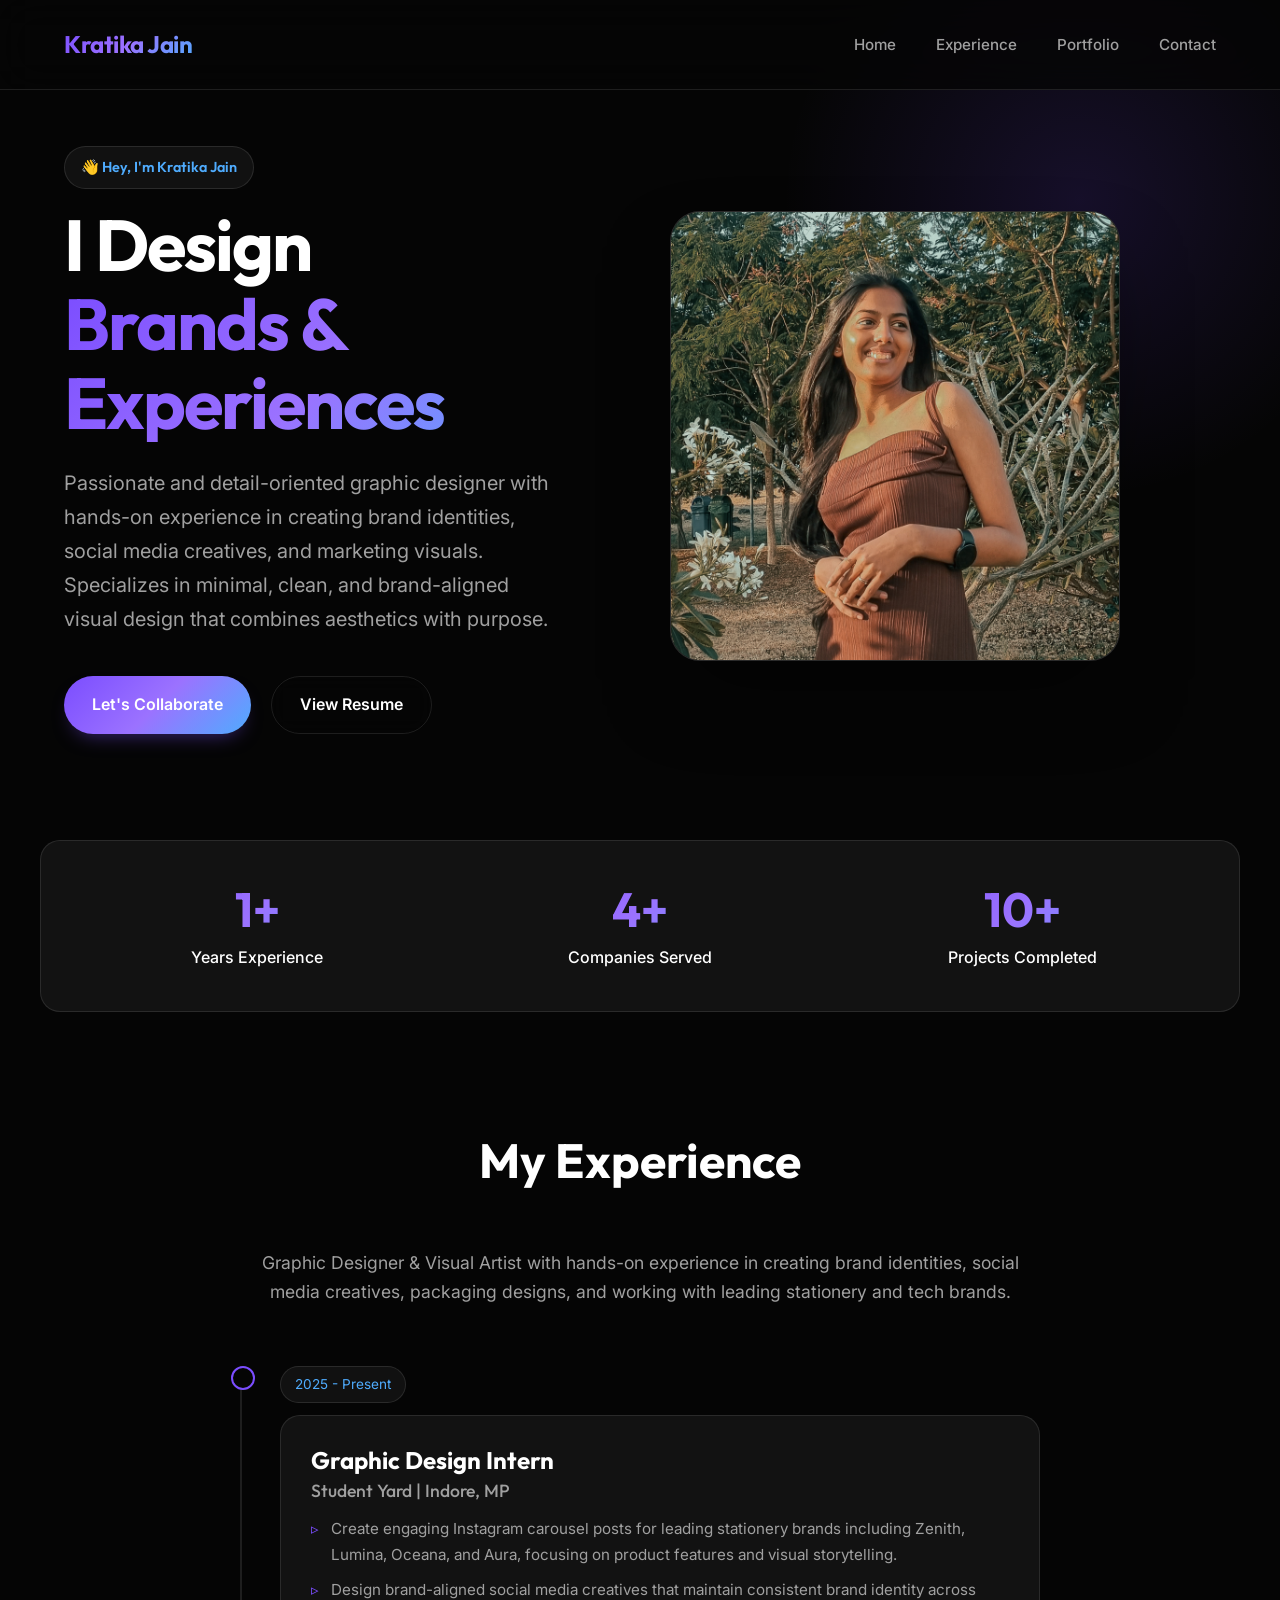
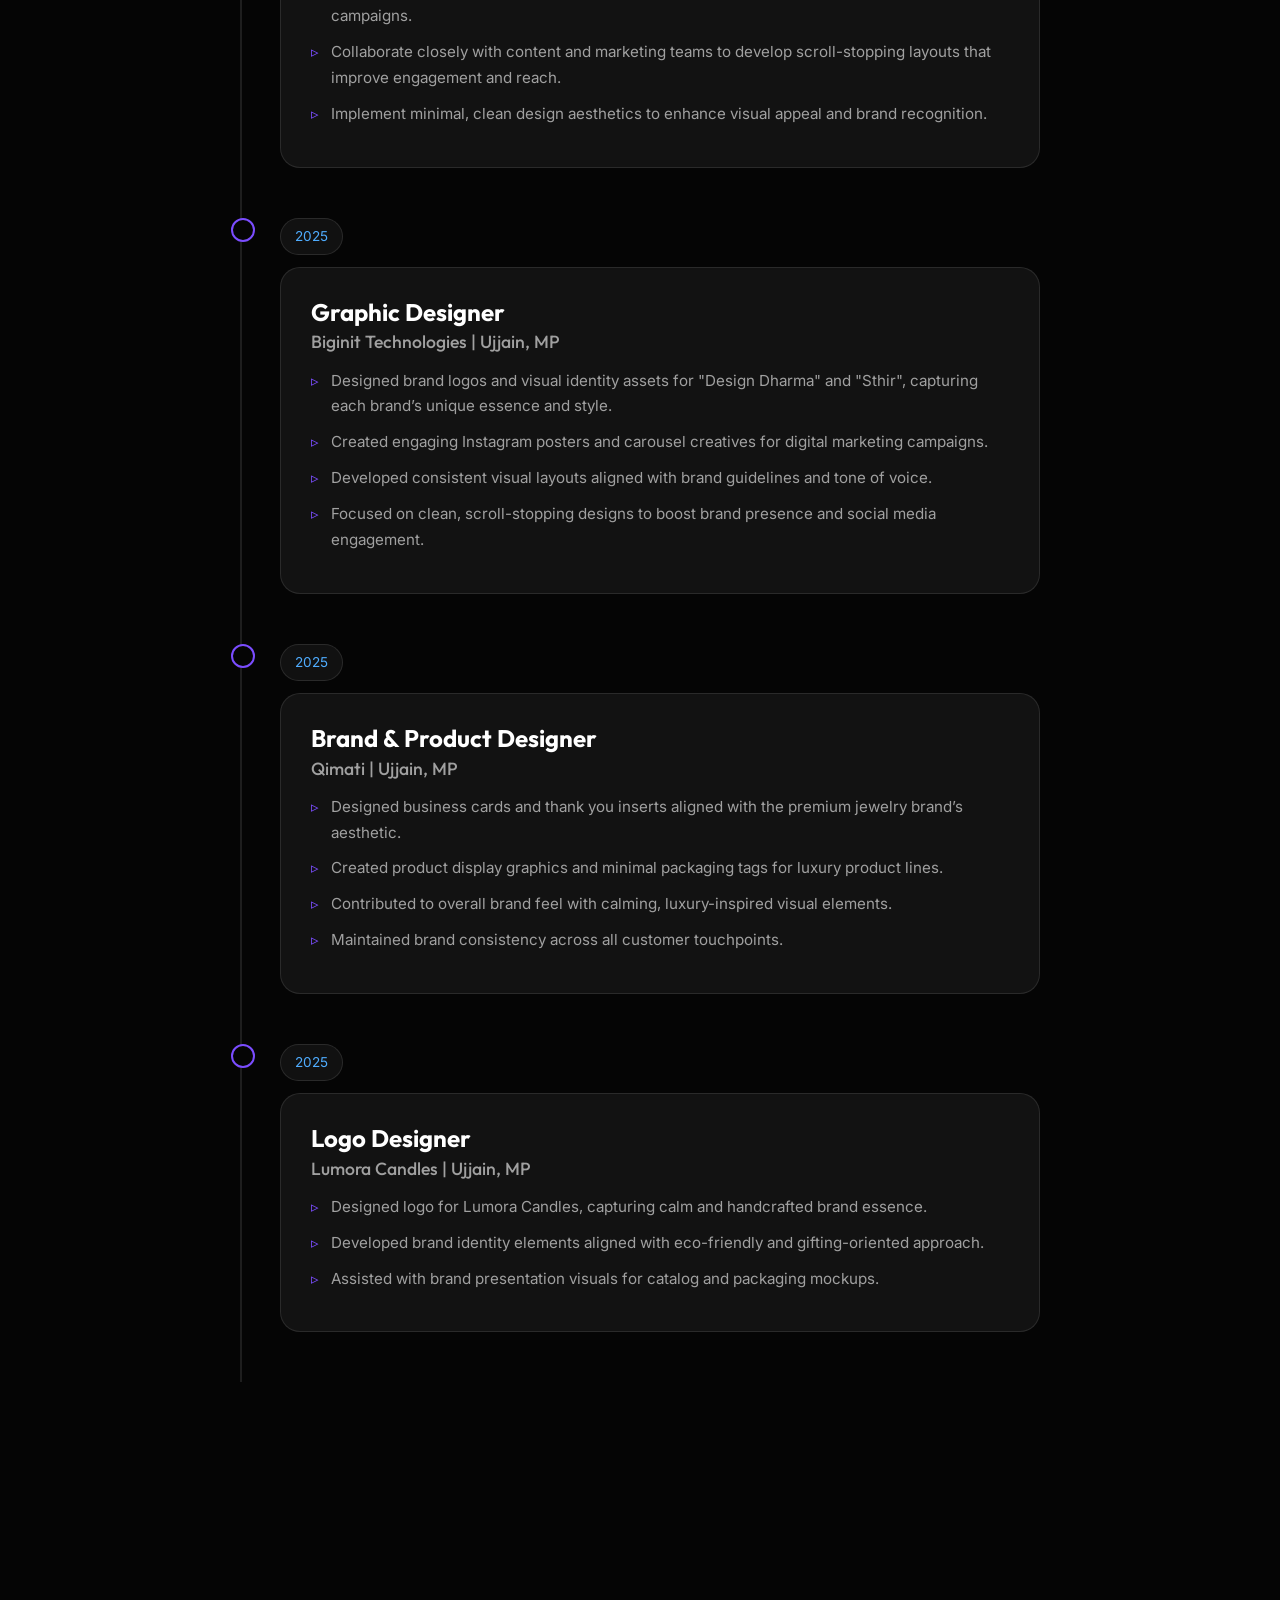
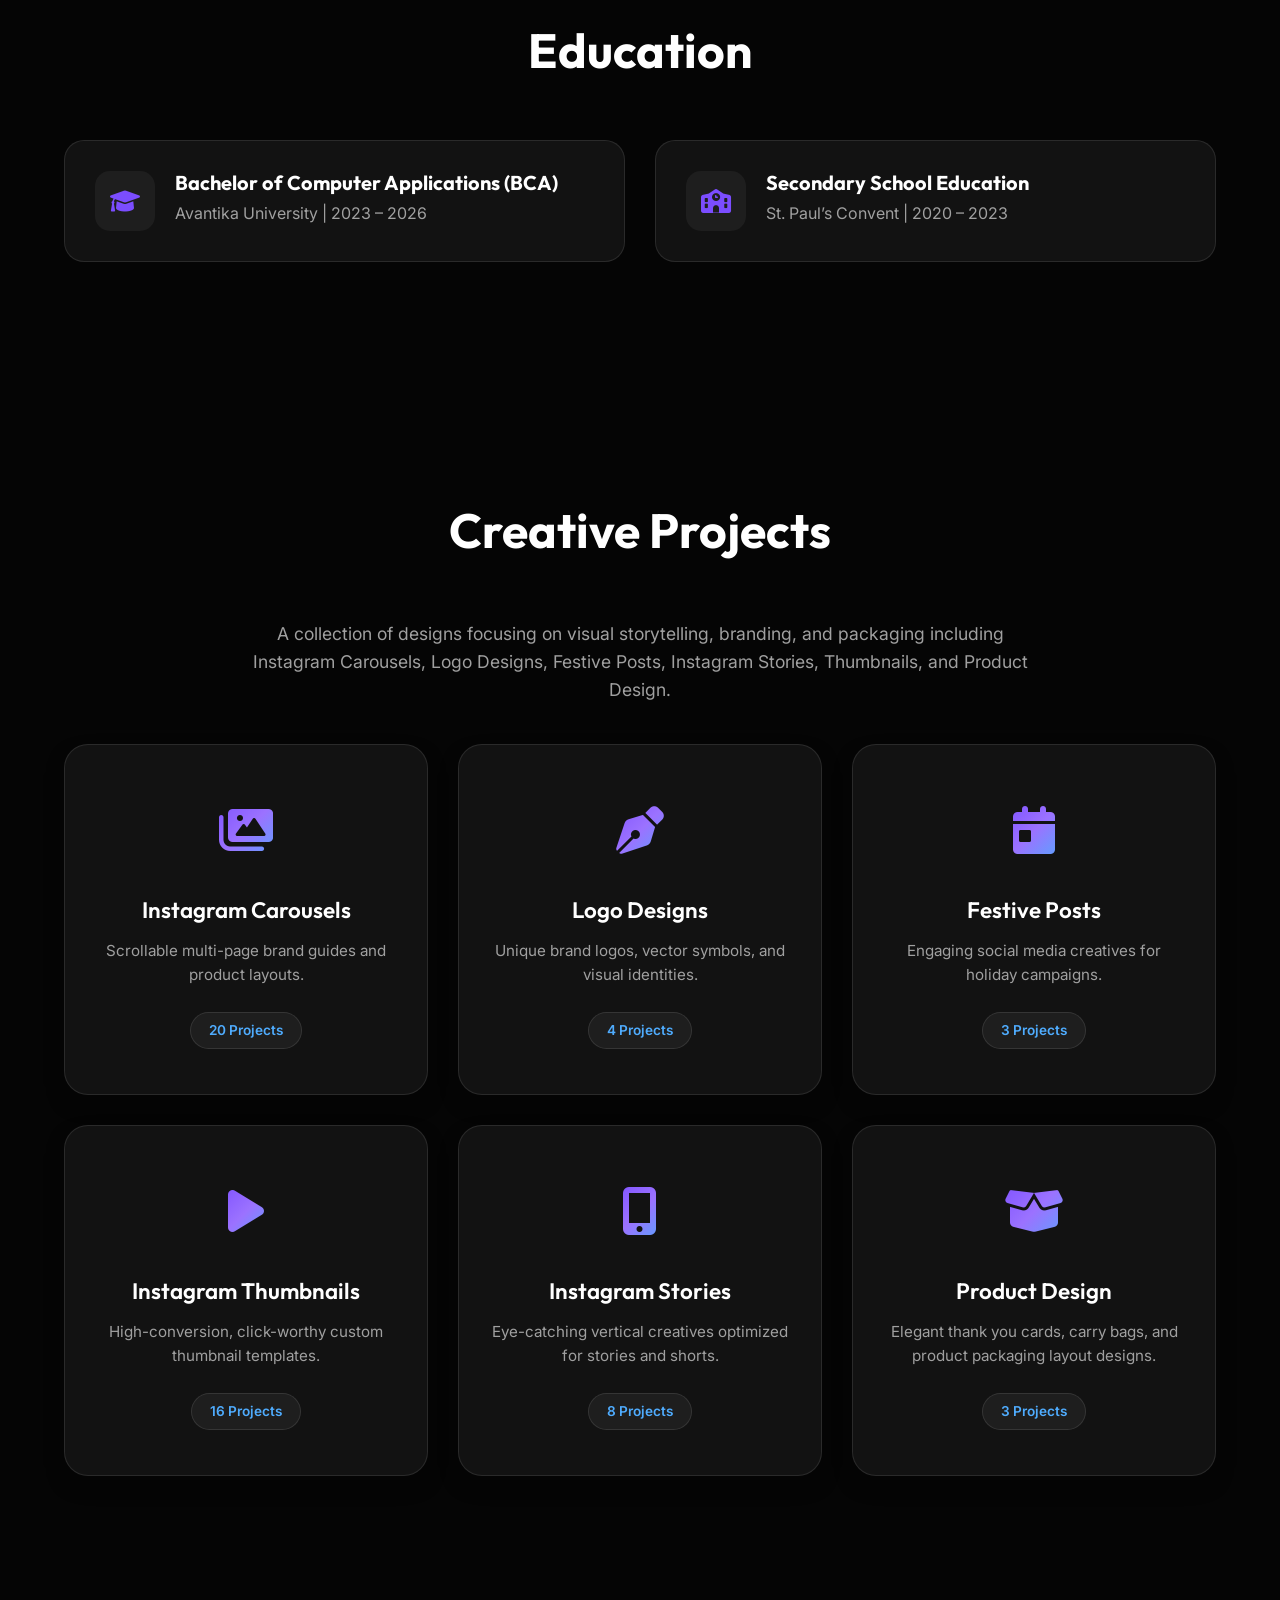
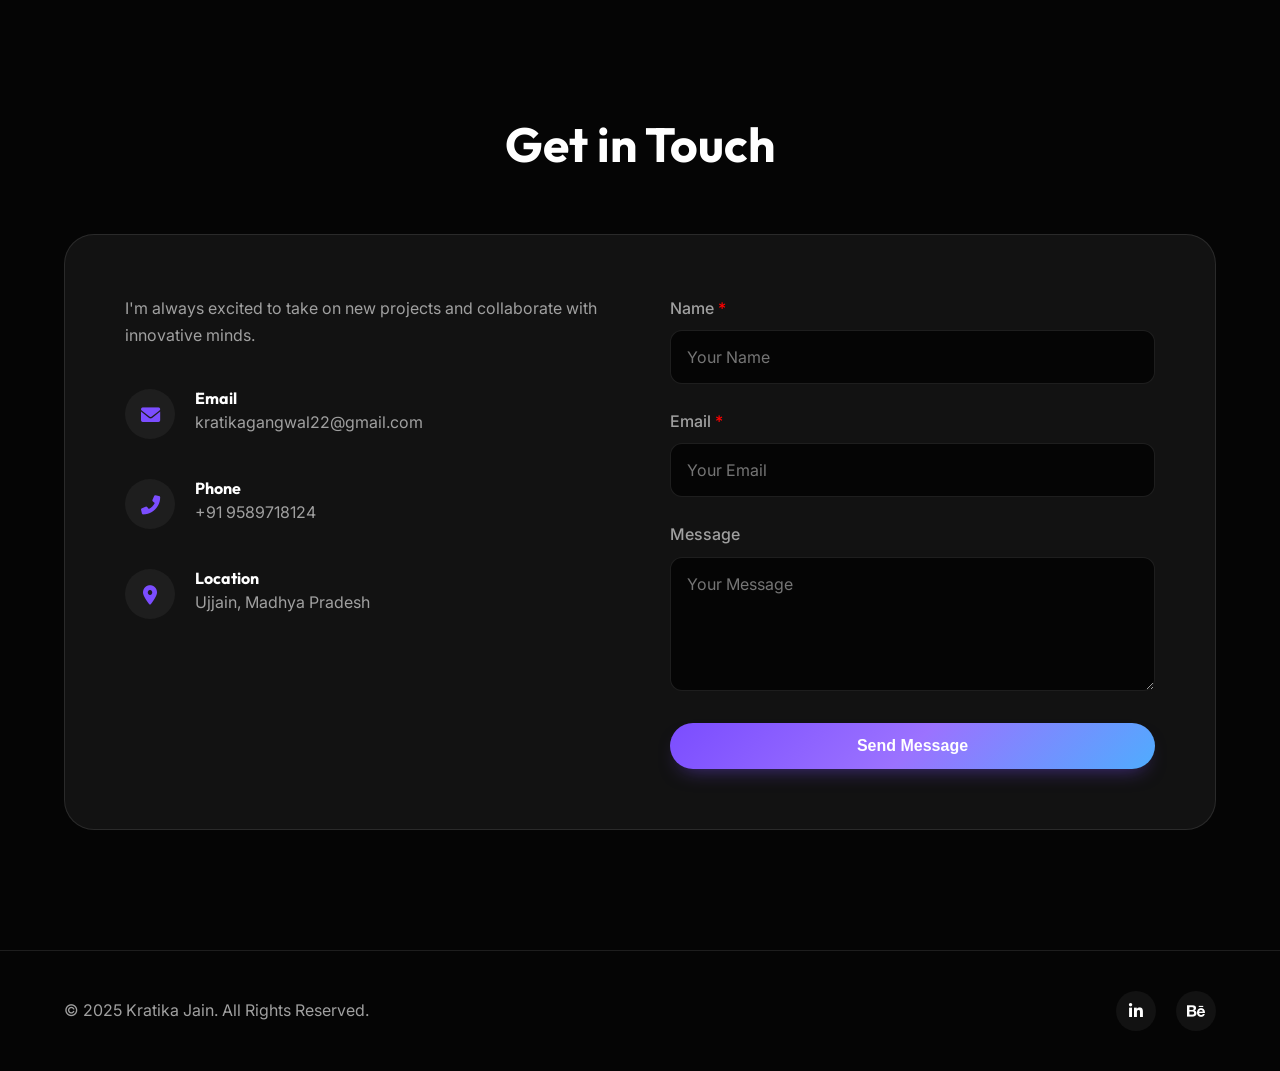
==== commit 81b9fb81: "feat: replace portfolio link with a detailed project category grid and improve carousel modal intera" ====
--- a/index.html
+++ b/index.html
@@ -184,10 +184,49 @@
                 <p class="section-description animate-on-scroll" style="margin-bottom: 40px; max-width: 800px; margin-left: auto; margin-right: auto;">
                     A collection of designs focusing on visual storytelling, branding, and packaging including Instagram Carousels, Logo Designs, Festive Posts, Instagram Stories, Thumbnails, and Product Design.
                 </p>
-                <div class="animate-on-scroll">
-                    <a href="projects.html" class="btn btn-primary" style="display: inline-flex; align-items: center; gap: 10px; padding: 15px 30px; font-size: 1.1rem;">
-                        Explore My Portfolio <i class="fas fa-arrow-right"></i>
-                    </a>
+                <div class="categories-grid animate-on-scroll">
+                    <!-- Card 1 -->
+                    <div class="category-card" onclick="location.href='projects.html#category/instagram-carousels'">
+                        <div class="category-icon"><i class="fas fa-images"></i></div>
+                        <h3 class="category-title">Instagram Carousels</h3>
+                        <p class="category-description">Scrollable multi-page brand guides and product layouts.</p>
+                        <span class="category-count">20 Projects</span>
+                    </div>
+                    <!-- Card 2 -->
+                    <div class="category-card" onclick="location.href='projects.html#category/logo-designs'">
+                        <div class="category-icon"><i class="fas fa-pen-nib"></i></div>
+                        <h3 class="category-title">Logo Designs</h3>
+                        <p class="category-description">Unique brand logos, vector symbols, and visual identities.</p>
+                        <span class="category-count">4 Projects</span>
+                    </div>
+                    <!-- Card 3 -->
+                    <div class="category-card" onclick="location.href='projects.html#category/festive-posts'">
+                        <div class="category-icon"><i class="fas fa-calendar-day"></i></div>
+                        <h3 class="category-title">Festive Posts</h3>
+                        <p class="category-description">Engaging social media creatives for holiday campaigns.</p>
+                        <span class="category-count">3 Projects</span>
+                    </div>
+                    <!-- Card 4 -->
+                    <div class="category-card" onclick="location.href='projects.html#category/instagram-thumbnails'">
+                        <div class="category-icon"><i class="fas fa-play"></i></div>
+                        <h3 class="category-title">Instagram Thumbnails</h3>
+                        <p class="category-description">High-conversion, click-worthy custom thumbnail templates.</p>
+                        <span class="category-count">16 Projects</span>
+                    </div>
+                    <!-- Card 5 -->
+                    <div class="category-card" onclick="location.href='projects.html#category/instagram-stories'">
+                        <div class="category-icon"><i class="fas fa-mobile-alt"></i></div>
+                        <h3 class="category-title">Instagram Stories</h3>
+                        <p class="category-description">Eye-catching vertical creatives optimized for stories and shorts.</p>
+                        <span class="category-count">8 Projects</span>
+                    </div>
+                    <!-- Card 6 -->
+                    <div class="category-card" onclick="location.href='projects.html#category/product-design'">
+                        <div class="category-icon"><i class="fas fa-box-open"></i></div>
+                        <h3 class="category-title">Product Design</h3>
+                        <p class="category-description">Elegant thank you cards, carry bags, and product packaging layout designs.</p>
+                        <span class="category-count">3 Projects</span>
+                    </div>
                 </div>
             </div>
         </section>
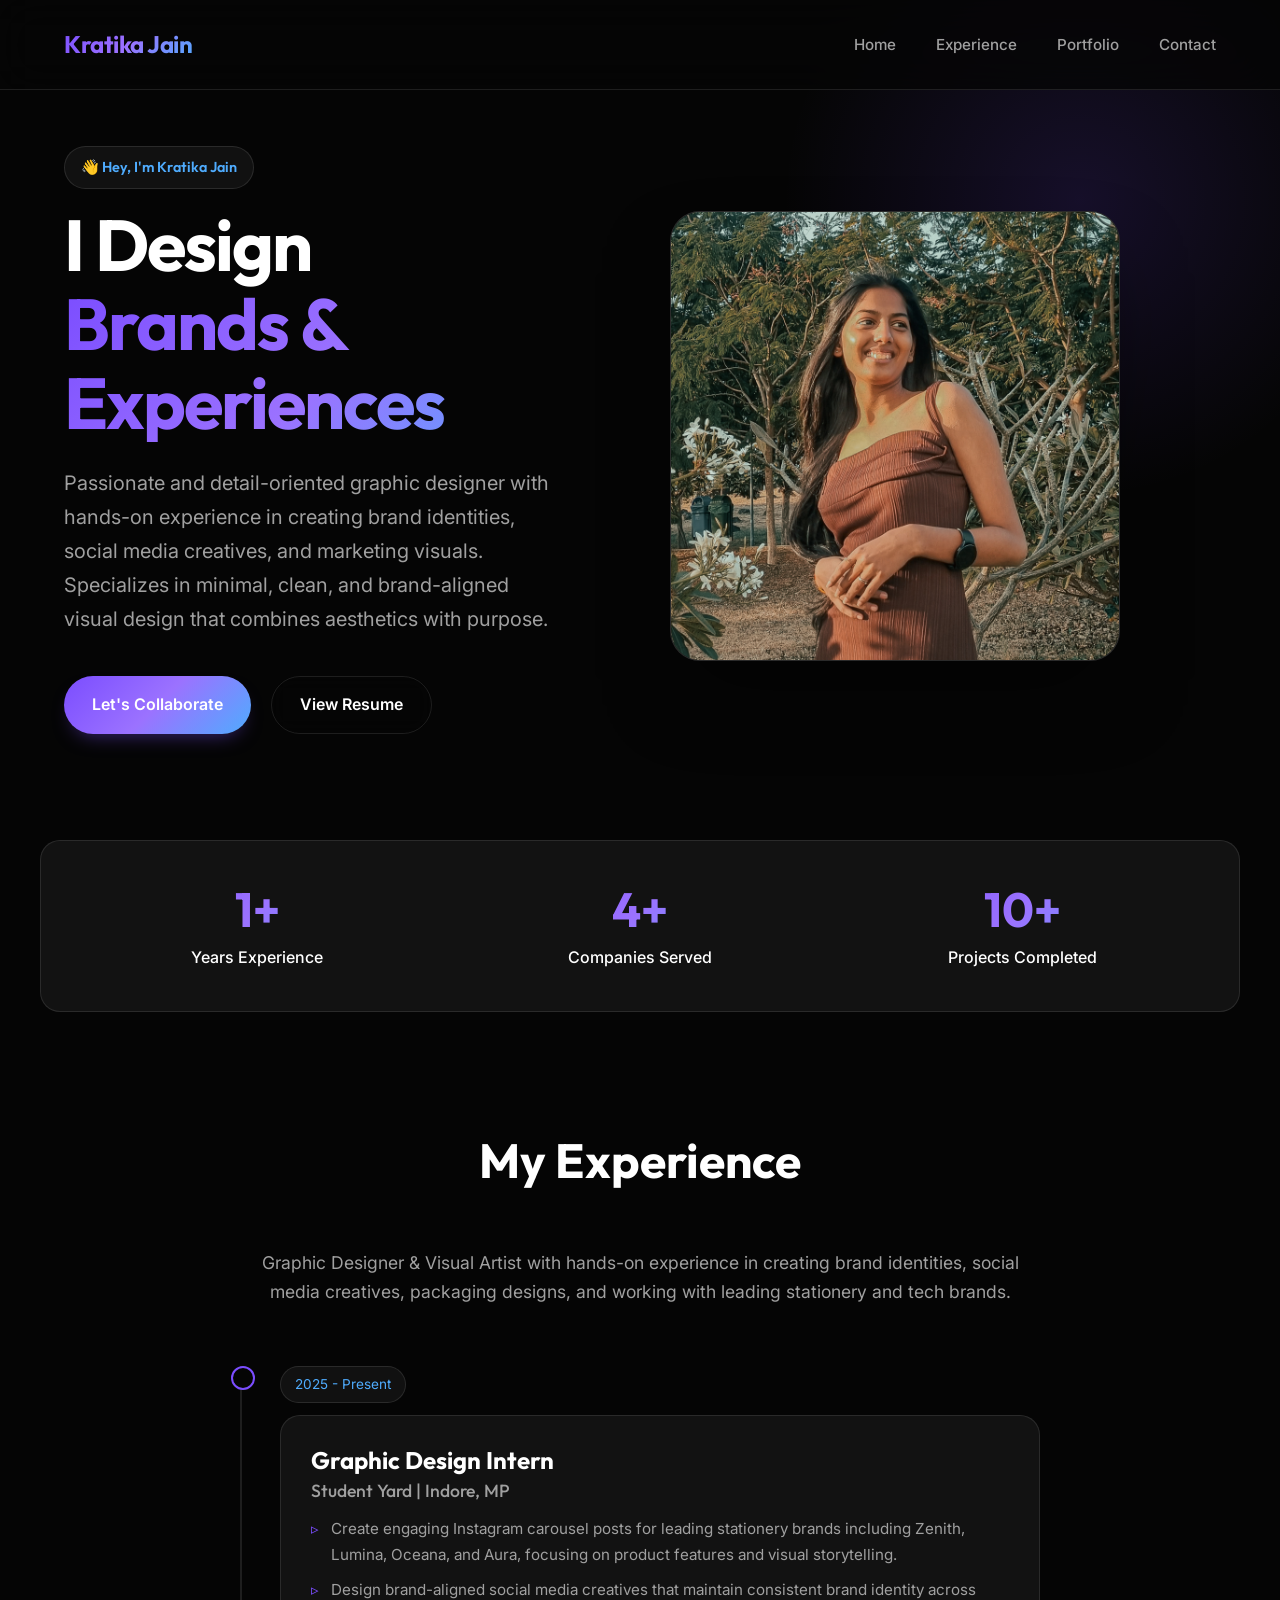
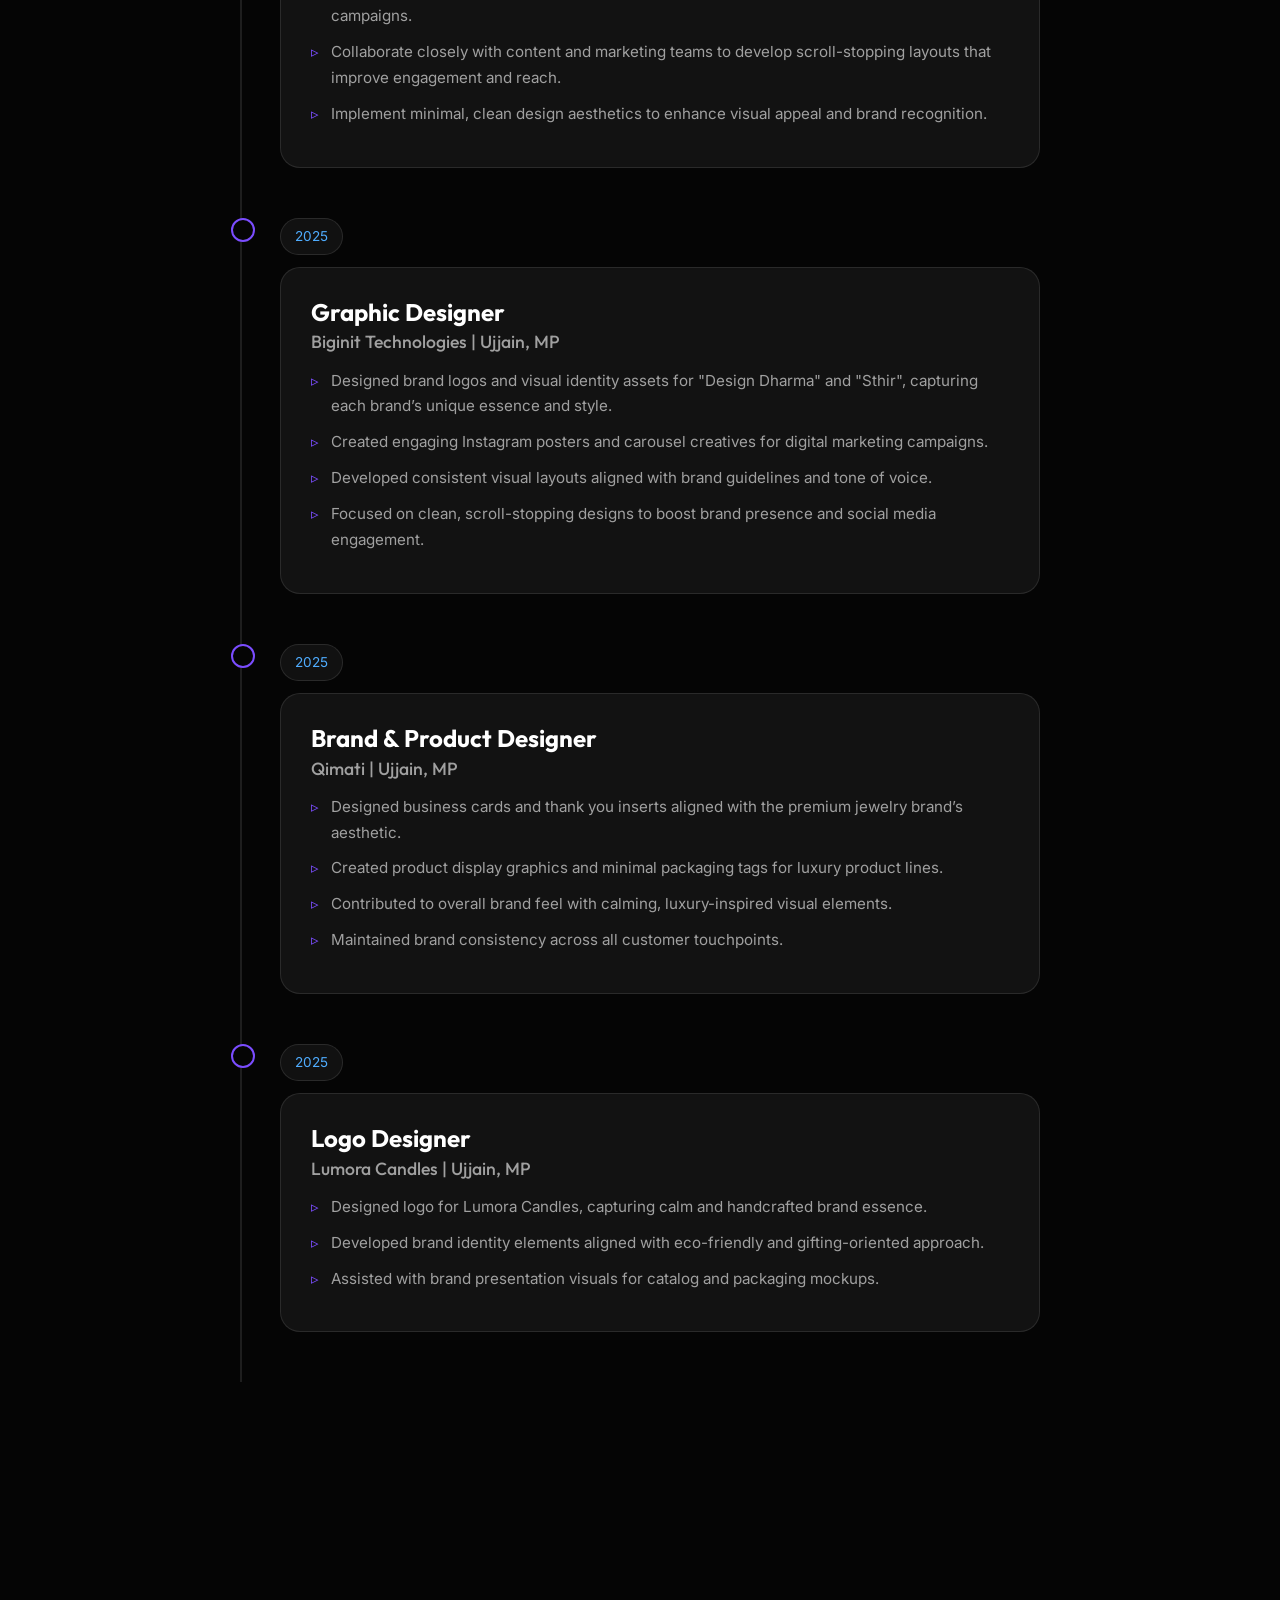
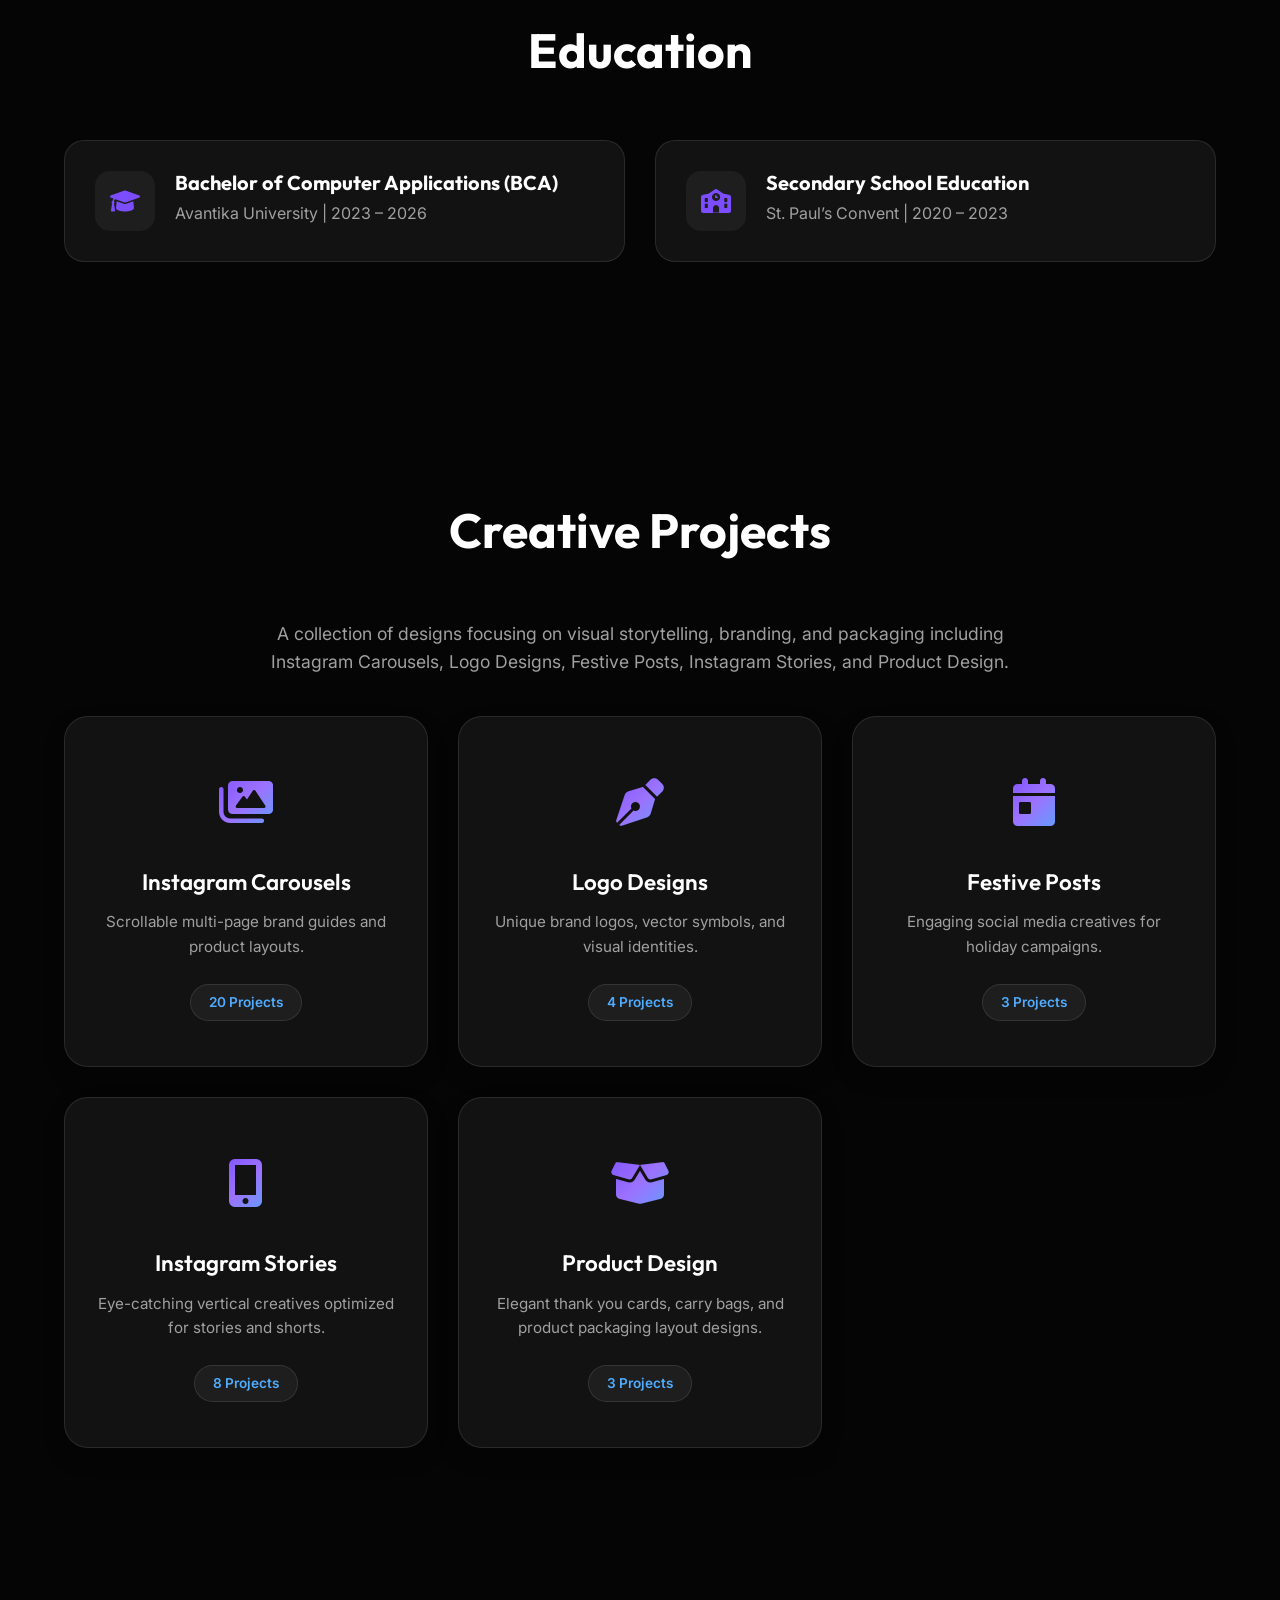
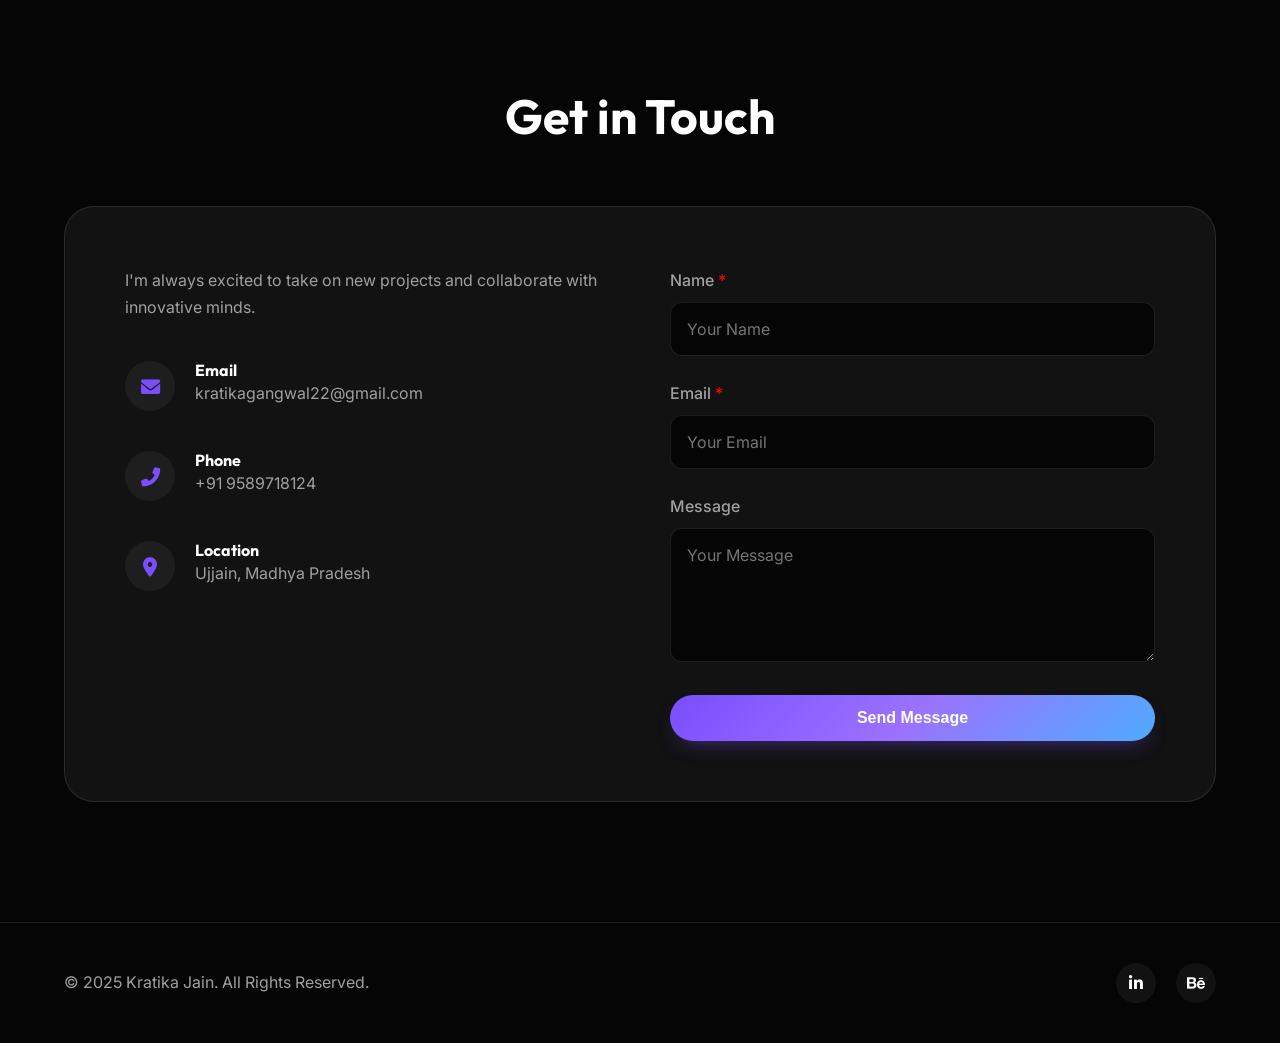
==== commit 4e9a5629: "refactor: remove Instagram Thumbnails category and associated project data handling" ====
--- a/index.html
+++ b/index.html
@@ -182,7 +182,7 @@
             <div class="container">
                 <h2 class="section-title animate-on-scroll">Creative Projects</h2>
                 <p class="section-description animate-on-scroll" style="margin-bottom: 40px; max-width: 800px; margin-left: auto; margin-right: auto;">
-                    A collection of designs focusing on visual storytelling, branding, and packaging including Instagram Carousels, Logo Designs, Festive Posts, Instagram Stories, Thumbnails, and Product Design.
+                    A collection of designs focusing on visual storytelling, branding, and packaging including Instagram Carousels, Logo Designs, Festive Posts, Instagram Stories, and Product Design.
                 </p>
                 <div class="categories-grid animate-on-scroll">
                     <!-- Card 1 -->
@@ -206,13 +206,6 @@
                         <p class="category-description">Engaging social media creatives for holiday campaigns.</p>
                         <span class="category-count">3 Projects</span>
                     </div>
-                    <!-- Card 4 -->
-                    <div class="category-card" onclick="location.href='projects.html#category/instagram-thumbnails'">
-                        <div class="category-icon"><i class="fas fa-play"></i></div>
-                        <h3 class="category-title">Instagram Thumbnails</h3>
-                        <p class="category-description">High-conversion, click-worthy custom thumbnail templates.</p>
-                        <span class="category-count">16 Projects</span>
-                    </div>
                     <!-- Card 5 -->
                     <div class="category-card" onclick="location.href='projects.html#category/instagram-stories'">
                         <div class="category-icon"><i class="fas fa-mobile-alt"></i></div>
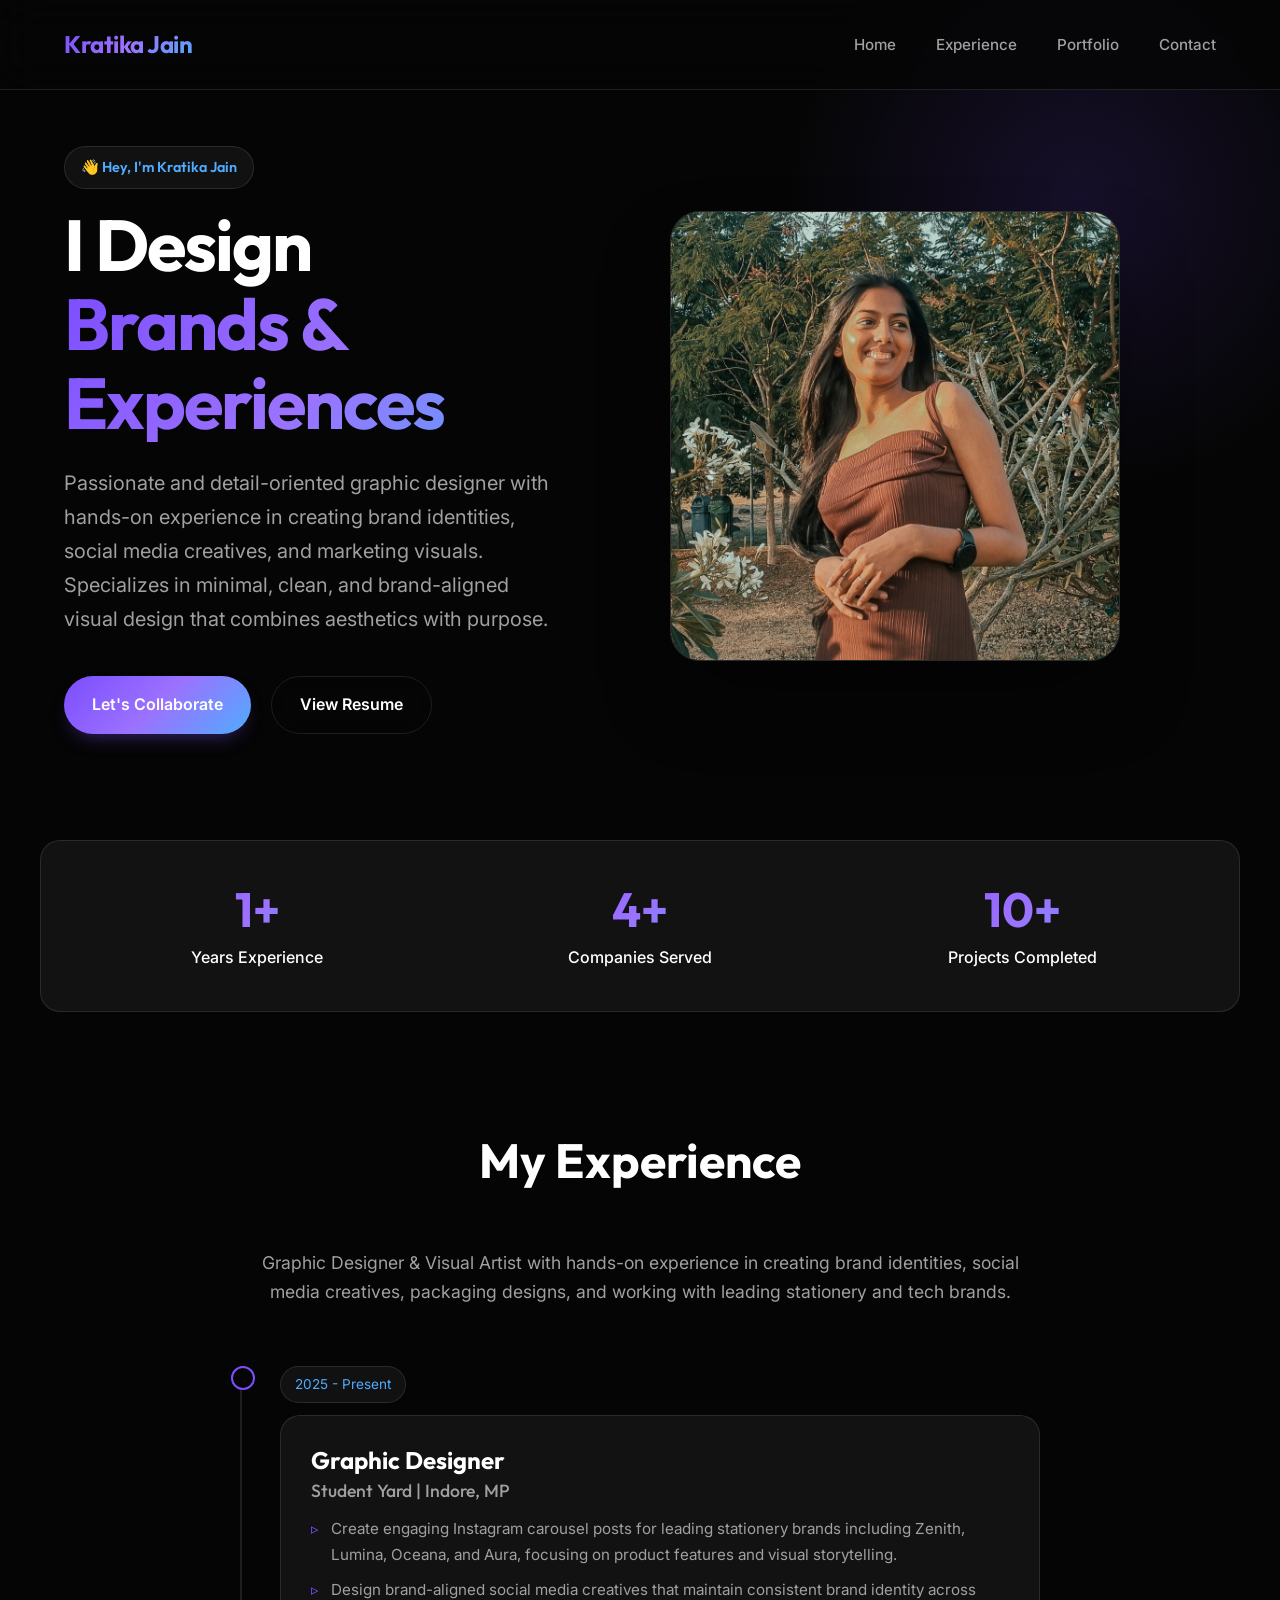
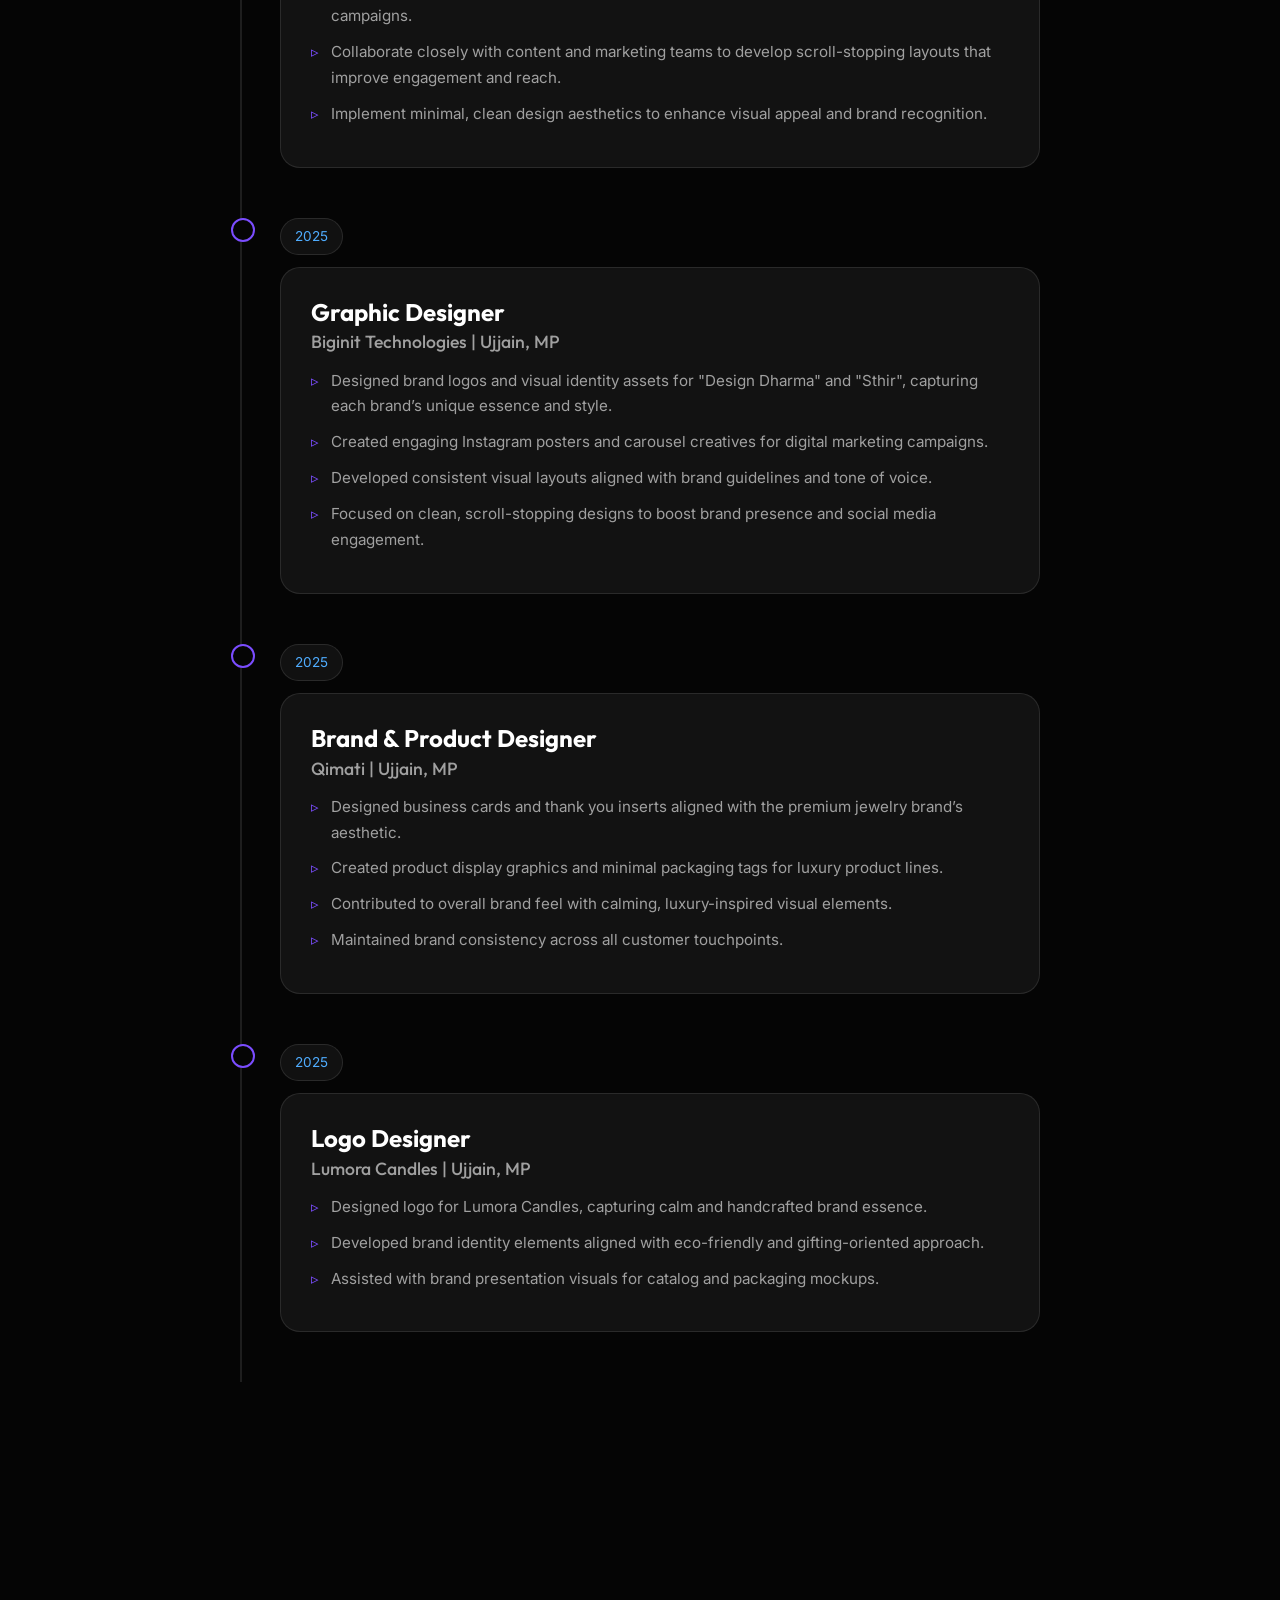
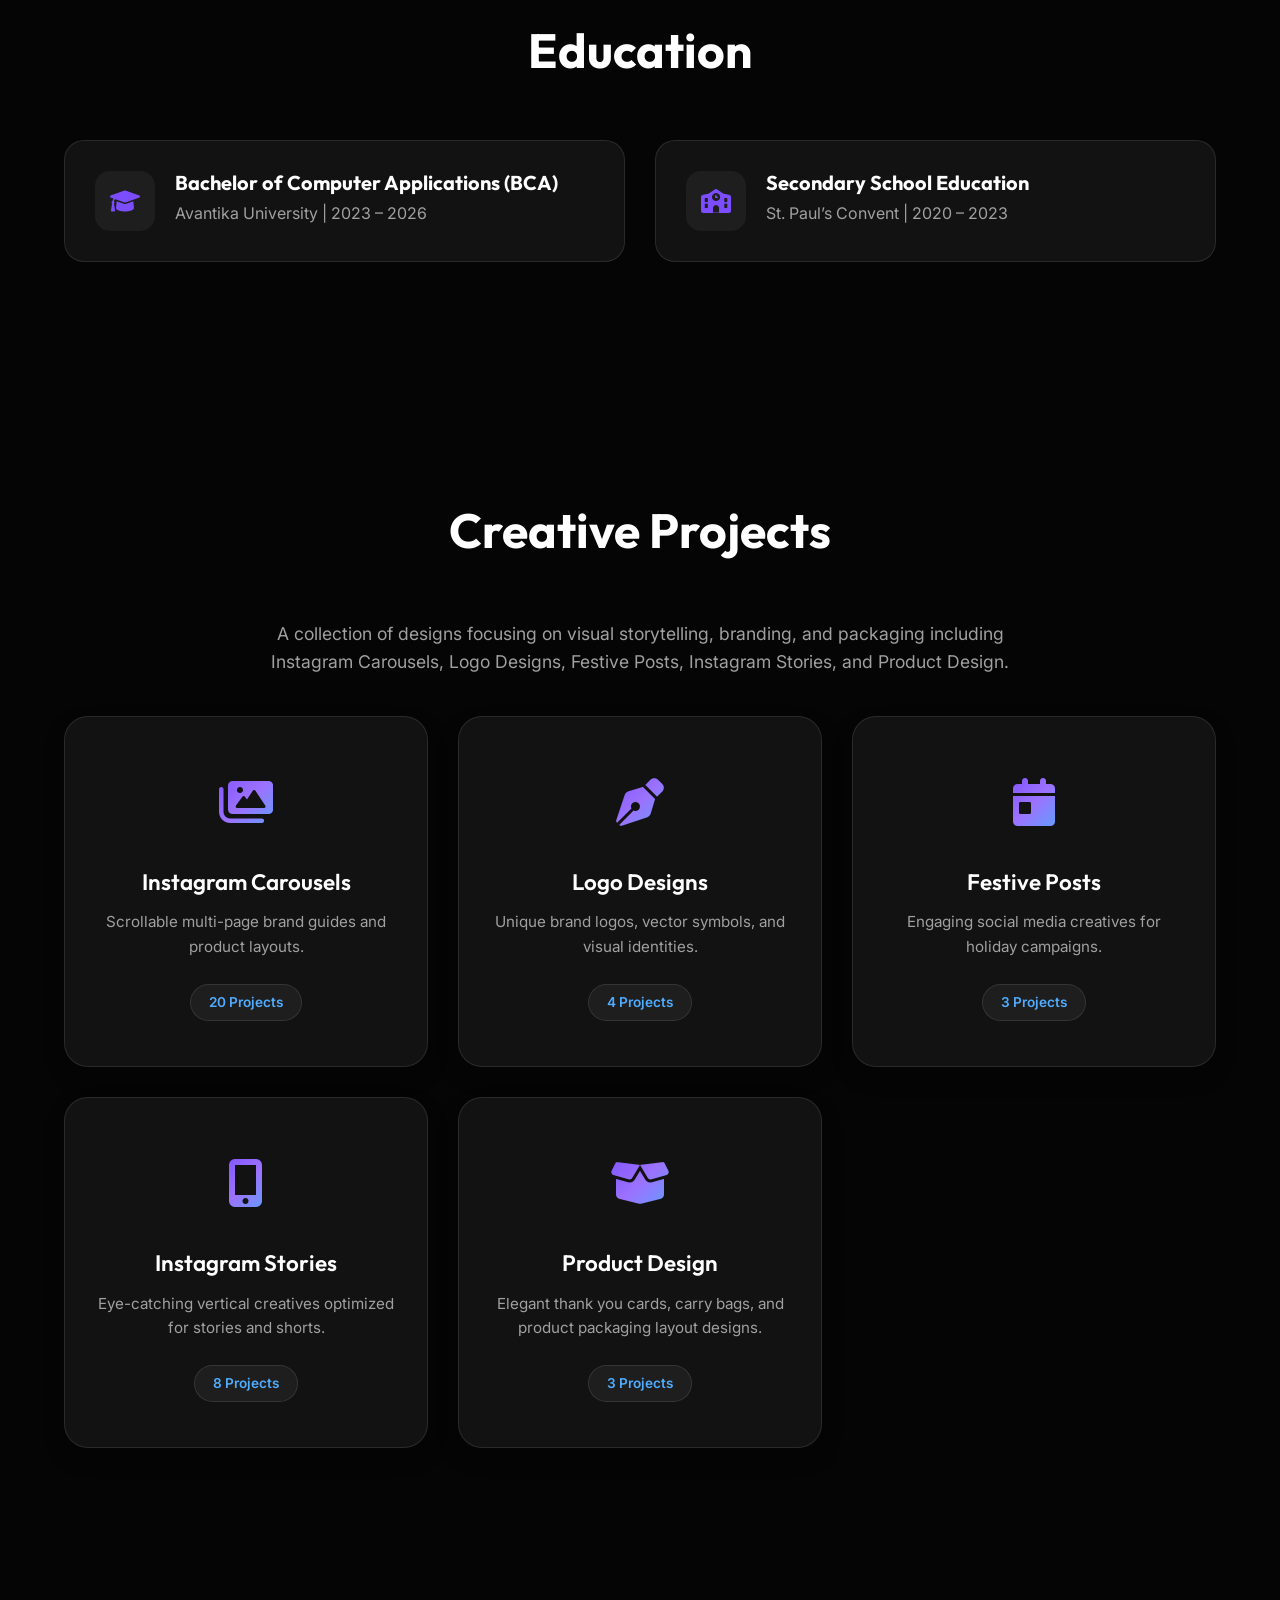
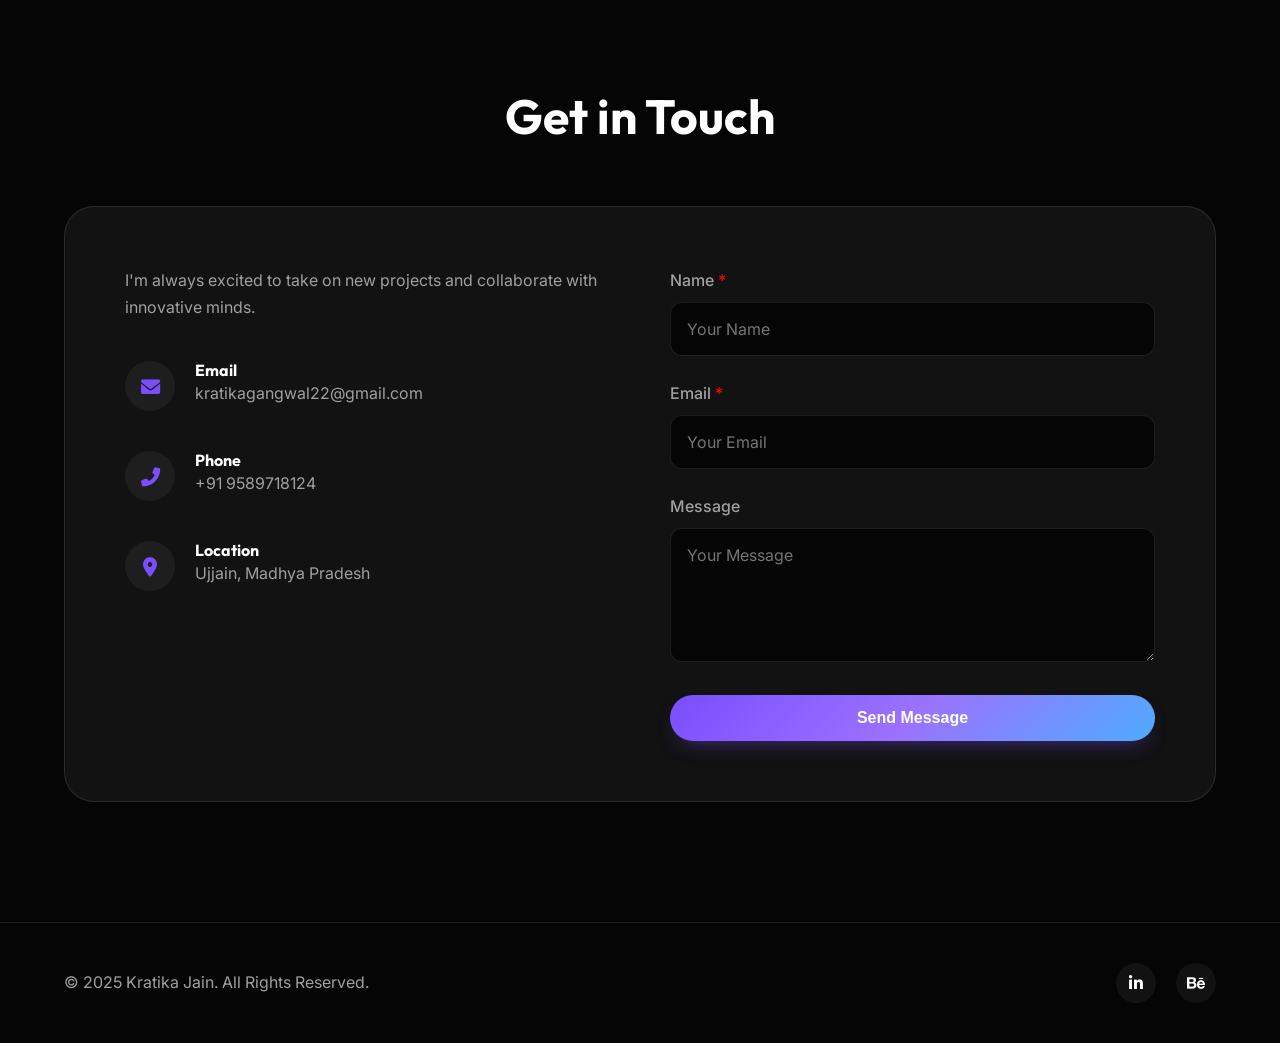
==== commit 1c4c5be7: "feat: update portfolio project descriptions, assets, and resume" ====
--- a/index.html
+++ b/index.html
@@ -84,7 +84,7 @@
                     <div class="timeline-item animate-on-scroll">
                         <div class="timeline-date">2025 - Present</div>
                         <div class="timeline-content">
-                            <h3>Graphic Design Intern</h3>
+                            <h3>Graphic Designer</h3>
                             <h4>Student Yard | Indore, MP</h4>
                             <ul class="experience-list">
                                 <li>Create engaging Instagram carousel posts for leading stationery brands including
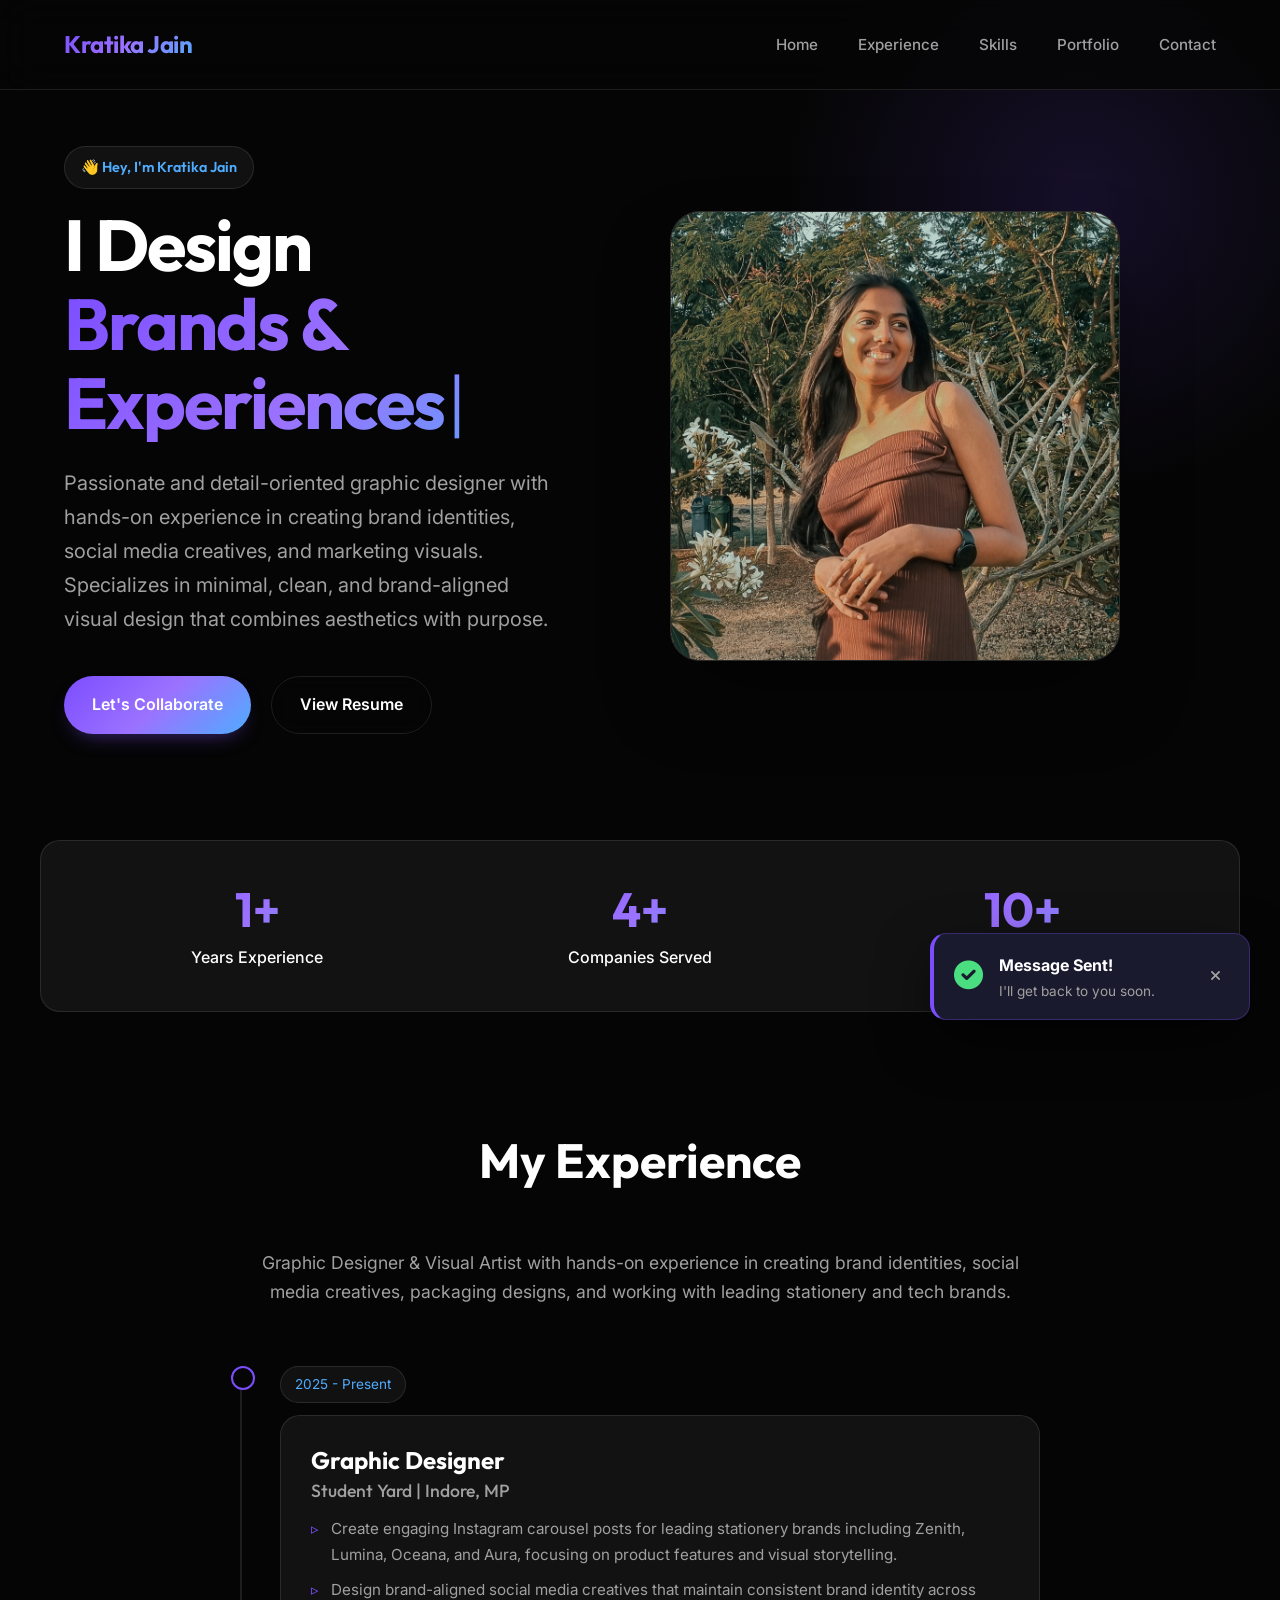
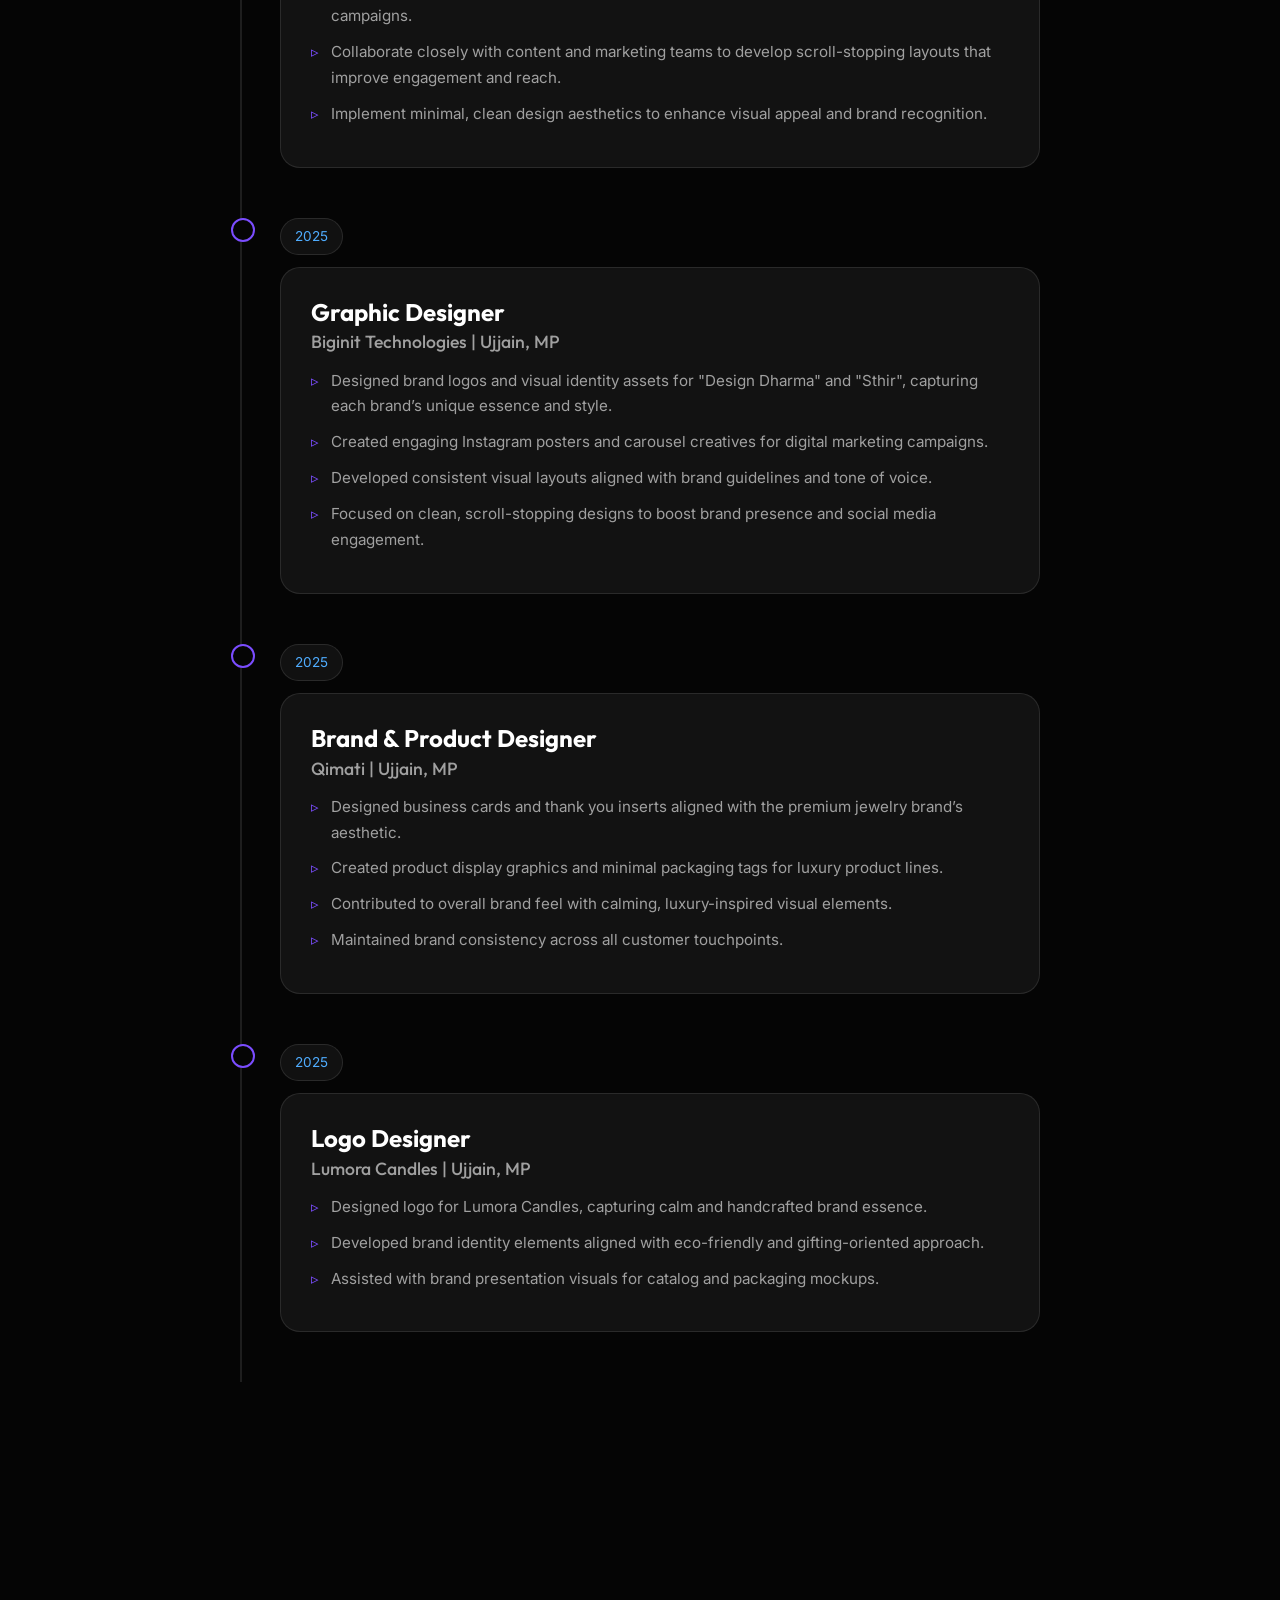
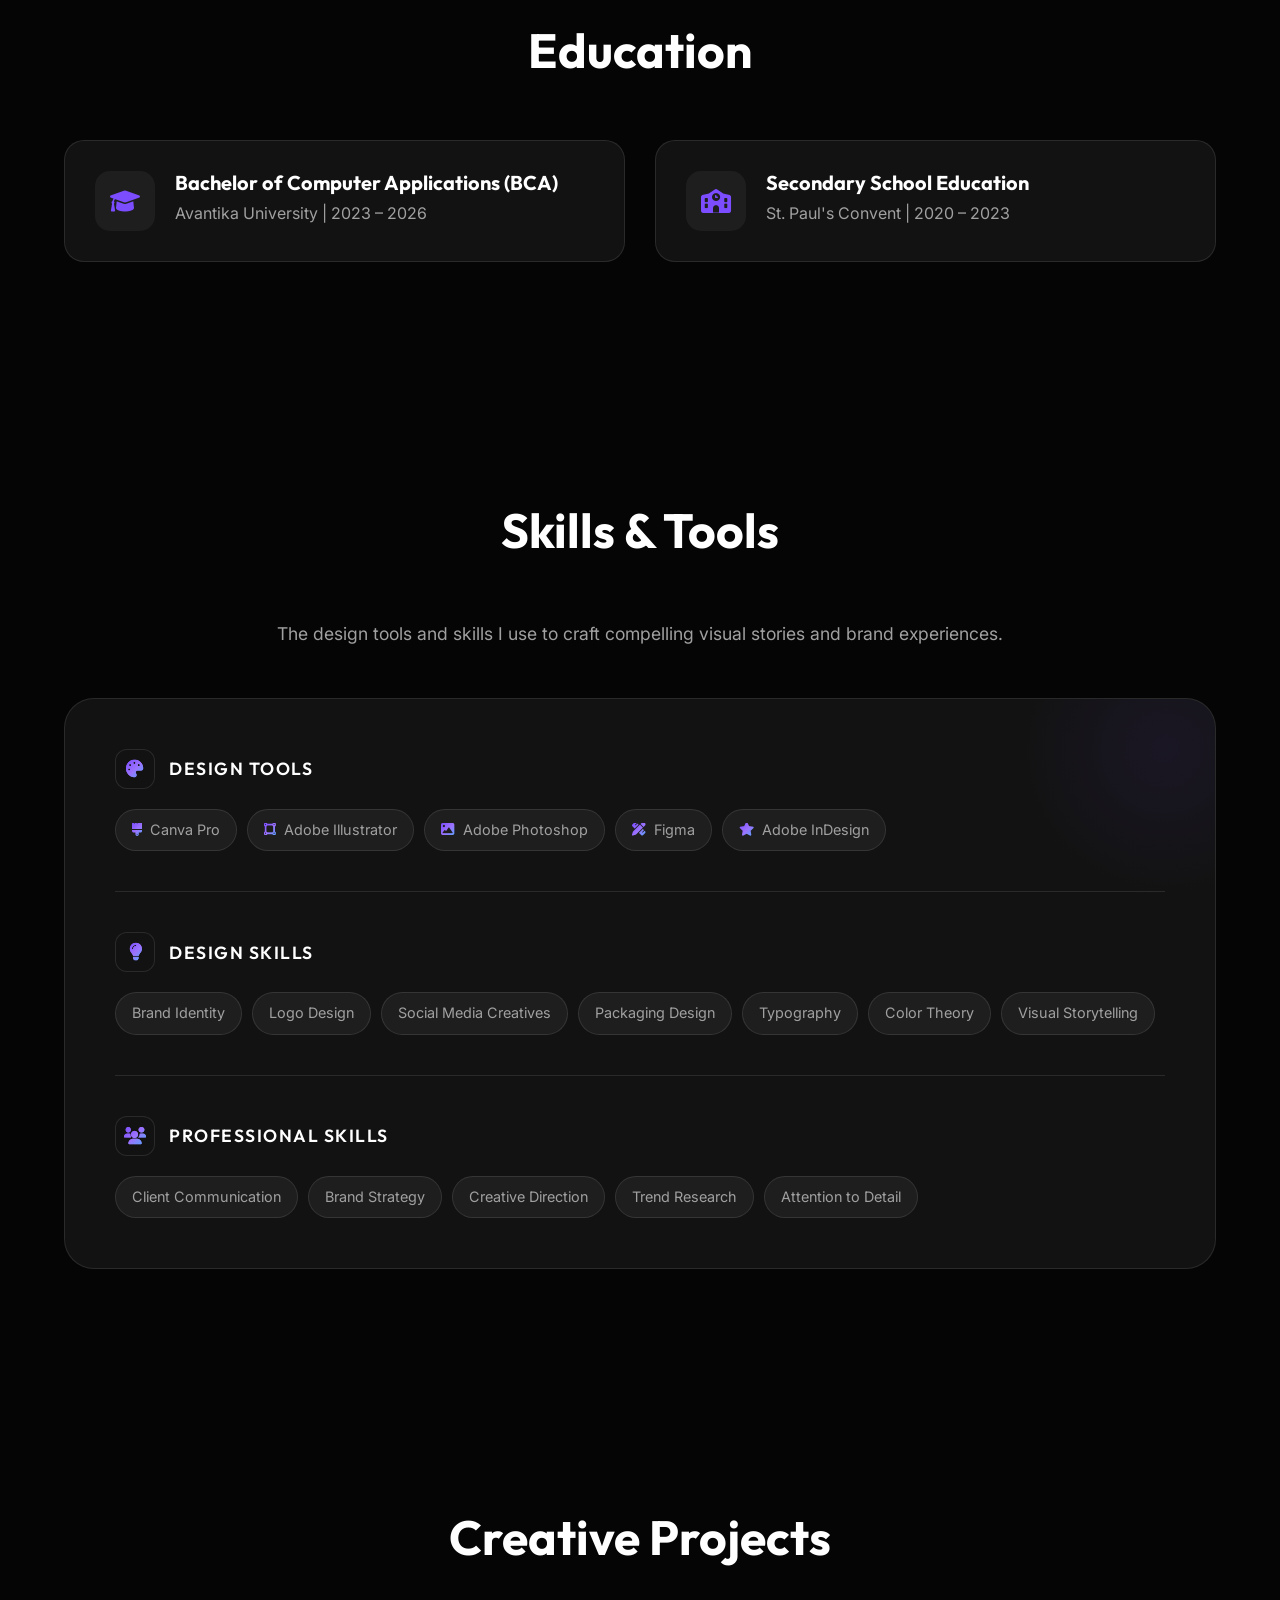
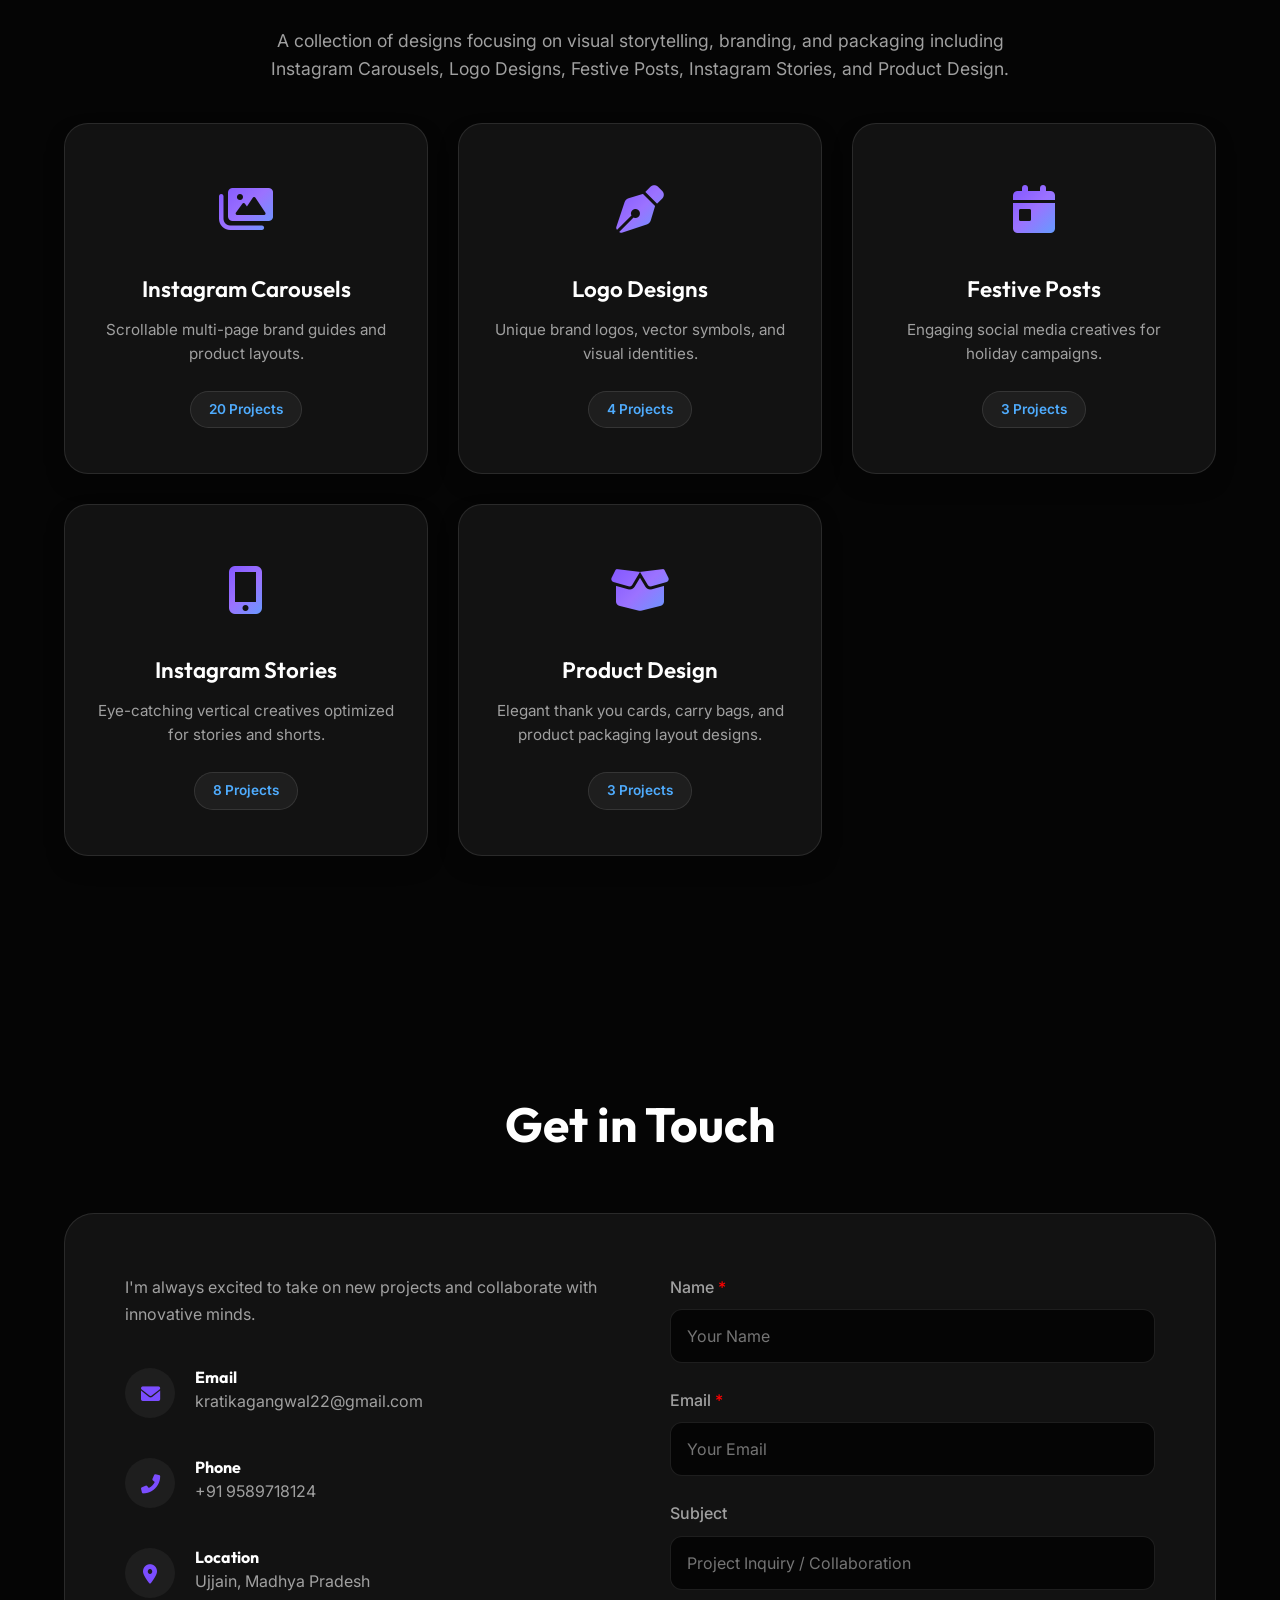
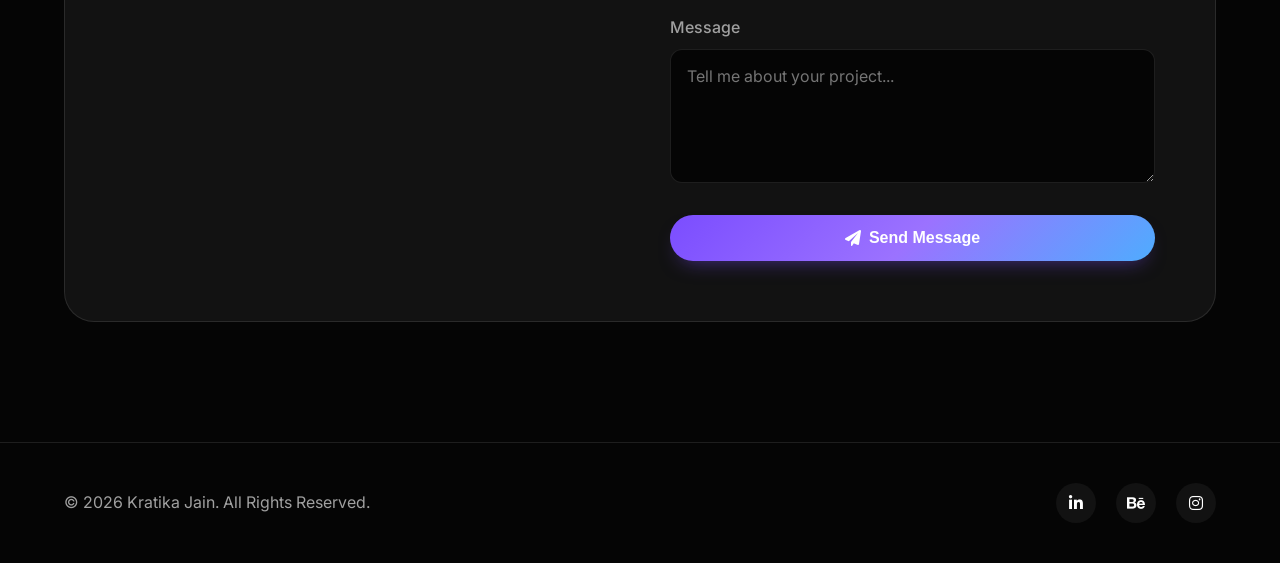
==== commit fb068bf3: "feat: add skills section, contact form submission handling, and resume update" ====
--- a/index.html
+++ b/index.html
@@ -4,6 +4,8 @@
 <head>
     <meta charset="UTF-8">
     <meta name="viewport" content="width=device-width, initial-scale=1.0">
+    <meta name="description" content="Kratika Jain — Graphic Designer & Visual Artist from Ujjain, MP. Specializing in brand identities, social media creatives, logo design, and packaging. Available for freelance projects.">
+    <meta name="keywords" content="Kratika Jain, Graphic Designer, Visual Artist, Brand Identity, Logo Design, Social Media Creatives, Canva, Figma, Ujjain">
     <title>Kratika Jain | Graphic Designer & Visual Artist</title>
     <link rel="stylesheet" href="style.css">
     <!-- Google Fonts -->
@@ -27,6 +29,7 @@
                 <ul class="nav-links">
                     <li><a href="#home">Home</a></li>
                     <li><a href="#experience">Experience</a></li>
+                    <li><a href="#skills">Skills</a></li>
                     <li><a href="projects.html">Portfolio</a></li>
                     <li><a href="#contact">Contact</a></li>
                 </ul>
@@ -40,7 +43,7 @@
             <div class="container hero-content">
                 <div class="hero-text animate-on-scroll">
                     <p class="greeting">👋 Hey, I'm Kratika Jain</p>
-                    <h1>I Design <span class="highlight">Brands & Experiences</span></h1>
+                    <h1>I Design <span class="highlight" id="hero-highlight">Brands & Experiences</span></h1>
                     <p class="subtitle">Passionate and detail-oriented graphic designer with hands-on experience in
                         creating brand identities, social media creatives, and marketing visuals. Specializes in
                         minimal, clean, and brand-aligned visual design that combines aesthetics with purpose.</p>
@@ -168,7 +171,61 @@
                         <div class="edu-icon"><i class="fas fa-school"></i></div>
                         <div class="edu-details">
                             <h3>Secondary School Education</h3>
-                            <p>St. Paul’s Convent | 2020 – 2023</p>
+                            <p>St. Paul's Convent | 2020 – 2023</p>
+                        </div>
+                    </div>
+                </div>
+            </div>
+        </section>
+
+        <!-- Skills Section -->
+        <section id="skills" class="section-padding">
+            <div class="container">
+                <h2 class="section-title animate-on-scroll">Skills & Tools</h2>
+                <p class="section-description animate-on-scroll" style="margin-bottom: 50px;">The design tools and skills I use to craft compelling visual stories and brand experiences.</p>
+                <div class="skills-showcase animate-on-scroll">
+                    <!-- Design Tools -->
+                    <div class="skill-pillar">
+                        <div class="skill-pillar-header">
+                            <span class="skill-pillar-icon"><i class="fas fa-palette"></i></span>
+                            <h3>Design Tools</h3>
+                        </div>
+                        <div class="skill-tags">
+                            <span class="skill-tag"><i class="fas fa-brush"></i> Canva Pro</span>
+                            <span class="skill-tag"><i class="fas fa-vector-square"></i> Adobe Illustrator</span>
+                            <span class="skill-tag"><i class="fas fa-image"></i> Adobe Photoshop</span>
+                            <span class="skill-tag"><i class="fas fa-pencil-ruler"></i> Figma</span>
+                            <span class="skill-tag"><i class="fas fa-star"></i> Adobe InDesign</span>
+                        </div>
+                    </div>
+                    <!-- Design Skills -->
+                    <div class="skill-pillar">
+                        <div class="skill-pillar-header">
+                            <span class="skill-pillar-icon"><i class="fas fa-lightbulb"></i></span>
+                            <h3>Design Skills</h3>
+                        </div>
+                        <div class="skill-tags">
+                            <span class="skill-tag">Brand Identity</span>
+                            <span class="skill-tag">Logo Design</span>
+                            <span class="skill-tag">Social Media Creatives</span>
+                            <span class="skill-tag">Packaging Design</span>
+                            <span class="skill-tag">Typography</span>
+                            <span class="skill-tag">Color Theory</span>
+                            <span class="skill-tag">Visual Storytelling</span>
+                        </div>
+                    </div>
+                    <!-- Soft Skills -->
+                    <div class="skill-pillar">
+                        <div class="skill-pillar-header">
+                            <span class="skill-pillar-icon"><i class="fas fa-users"></i></span>
+                            <h3>Professional Skills</h3>
+                        </div>
+                        <div class="skill-tags">
+                            <span class="skill-tag">Client Communication</span>
+                            <span class="skill-tag">Brand Strategy</span>
+                            <span class="skill-tag">Creative Direction</span>
+                            <span class="skill-tag">Trend Research</span>
+                            <span class="skill-tag">Attention to Detail</span>
                         </div>
                     </div>
                 </div>
@@ -258,20 +315,31 @@
                         </div>
                     </div>
 
-                    <form class="contact-form animate-on-scroll" action="#" onsubmit="return false;">
+                    <form class="contact-form animate-on-scroll" id="contact-form" onsubmit="sendEmail(event)">
+                        <!-- FormSubmit Configuration -->
+                        <input type="hidden" name="_subject" value="New Portfolio Message 🎨">
+                        <input type="hidden" name="_captcha" value="false">
+                        <input type="hidden" name="_template" value="table">
                         <div class="form-group">
-                            <label>Name <span style="color:red;">*</span></label>
-                            <input type="text" placeholder="Your Name" required>
+                            <label for="contact-name">Name <span style="color:red;">*</span></label>
+                            <input type="text" id="contact-name" name="name" placeholder="Your Name" required>
                         </div>
                         <div class="form-group">
-                            <label>Email <span style="color:red;">*</span></label>
-                            <input type="email" placeholder="Your Email" required>
+                            <label for="contact-email">Email <span style="color:red;">*</span></label>
+                            <input type="email" id="contact-email" name="email" placeholder="Your Email" required>
                         </div>
                         <div class="form-group">
-                            <label>Message</label>
-                            <textarea placeholder="Your Message" rows="5"></textarea>
-                        </div>
-                        <button class="btn btn-primary" style="width: 100%;">Send Message</button>
+                            <label for="contact-subject">Subject</label>
+                            <input type="text" id="contact-subject" name="subject" placeholder="Project Inquiry / Collaboration">
+                        </div>
+                        <div class="form-group">
+                            <label for="contact-message">Message</label>
+                            <textarea id="contact-message" name="message" placeholder="Tell me about your project..." rows="5"></textarea>
+                        </div>
+                        <button class="btn btn-primary" id="submit-btn" type="submit" style="width: 100%;">
+                            <i class="fas fa-paper-plane" style="margin-right: 8px;"></i>
+                            Send Message
+                        </button>
                     </form>
                 </div>
             </div>
@@ -280,14 +348,24 @@
 
     <footer class="footer">
         <div class="container">
-            <p>&copy; 2025 Kratika Jain. All Rights Reserved.</p>
+            <p>&copy; 2026 Kratika Jain. All Rights Reserved.</p>
             <div class="social-links">
-                <a href="https://www.linkedin.com/in/kratika-jain-1713a62a5" target="_blank"><i
-                        class="fab fa-linkedin-in"></i></a>
-                <a href="https://www.behance.net/kratkajain01" target="_blank"><i class="fab fa-behance"></i></a>
+                <a href="https://www.linkedin.com/in/kratika-jain-1713a62a5" target="_blank" aria-label="LinkedIn"><i class="fab fa-linkedin-in"></i></a>
+                <a href="https://www.behance.net/kratkajain01" target="_blank" aria-label="Behance"><i class="fab fa-behance"></i></a>
+                <a href="https://www.instagram.com/kratikajain0122" target="_blank" aria-label="Instagram"><i class="fab fa-instagram"></i></a>
             </div>
         </div>
     </footer>
+
+    <!-- Toast Notification -->
+    <div id="toast-notification" class="toast-notification">
+        <div class="toast-icon"><i id="toast-icon" class="fas fa-check-circle"></i></div>
+        <div class="toast-text">
+            <p id="toast-title" class="toast-title">Message Sent!</p>
+            <p id="toast-message" class="toast-message">I'll get back to you soon.</p>
+        </div>
+        <button class="toast-close" onclick="hideToast()"><i class="fas fa-times"></i></button>
+    </div>
 
     <!-- Project Modal -->
     <div id="project-modal" class="modal">
@@ -301,6 +379,109 @@
 
     <script src="projects_data.js"></script>
     <script src="script.js"></script>
+
+    <script type="text/javascript">
+        // =====================================================
+        // Contact Form — powered by FormSubmit.co (no setup needed!)
+        // Messages go directly to: kratikagangwal22@gmail.com
+        // NOTE: First submission will trigger a one-time verification
+        //       email from FormSubmit. Click "Activate Form" in that
+        //       email, then all future messages will arrive instantly.
+        // =====================================================
+
+        function sendEmail(event) {
+            event.preventDefault();
+
+            const btn = document.getElementById('submit-btn');
+            const form = document.getElementById('contact-form');
+
+            const name    = document.getElementById('contact-name').value.trim();
+            const email   = document.getElementById('contact-email').value.trim();
+            const subject = document.getElementById('contact-subject').value.trim() || 'Portfolio Inquiry';
+            const message = document.getElementById('contact-message').value.trim();
+
+            if (!name || !email) {
+                showToast('error', 'Missing Fields', 'Please fill in your name and email.');
+                return;
+            }
+
+            // Detect if running locally (localhost / file://)
+            const isLocalhost = ['localhost', '127.0.0.1', ''].includes(window.location.hostname);
+
+            if (isLocalhost) {
+                // --- Localhost: open Gmail compose directly ---
+                const gmailBody = `Name: ${name}\nEmail: ${email}\n\n${message}`;
+                const gmailUrl = `https://mail.google.com/mail/?view=cm&to=kratikagangwal22@gmail.com&su=${encodeURIComponent('🎨 ' + subject + ' — from ' + name)}&body=${encodeURIComponent(gmailBody)}`;
+                window.open(gmailUrl, '_blank');
+                showToast('success', 'Opening Gmail! 📧', 'A Gmail compose window has opened. Just hit Send!');
+                form.reset();
+                return;
+            }
+
+            // --- Production: use FormSubmit.co AJAX ---
+            btn.disabled = true;
+            btn.innerHTML = '<i class="fas fa-spinner fa-spin" style="margin-right: 8px;"></i> Sending...';
+
+            // Send via FormSubmit AJAX endpoint
+            fetch('https://formsubmit.co/ajax/kratikagangwal22@gmail.com', {
+                method: 'POST',
+                headers: {
+                    'Content-Type': 'application/json',
+                    'Accept': 'application/json'
+                },
+                body: JSON.stringify({
+                    name:     name,
+                    email:    email,
+                    subject:  subject,
+                    message:  message,
+                    _subject: '🎨 New Portfolio Message from ' + name,
+                    _captcha: 'false'
+                })
+            })
+            .then(response => response.json())
+            .then(data => {
+                if (data.success === 'true' || data.success === true) {
+                    showToast('success', 'Message Sent! 🎉', "Thank you, " + name + "! I'll get back to you soon.");
+                    form.reset();
+                } else {
+                    throw new Error('Send failed');
+                }
+            })
+            .catch(error => {
+                console.error('Form error:', error);
+                showToast('error', 'Failed to Send ❌', 'Please email me directly at kratikagangwal22@gmail.com');
+            })
+            .finally(() => {
+                btn.disabled = false;
+                btn.innerHTML = '<i class="fas fa-paper-plane" style="margin-right: 8px;"></i> Send Message';
+            });
+        }
+
+        function showToast(type, title, message) {
+            const toast      = document.getElementById('toast-notification');
+            const toastTitle = document.getElementById('toast-title');
+            const toastMsg   = document.getElementById('toast-message');
+            const toastIcon  = document.getElementById('toast-icon');
+
+            toastTitle.textContent = title;
+            toastMsg.textContent   = message;
+
+            toast.className = 'toast-notification';
+            if (type === 'error') {
+                toast.classList.add('toast-error');
+                toastIcon.className = 'fas fa-exclamation-circle';
+            } else {
+                toastIcon.className = 'fas fa-check-circle';
+            }
+
+            toast.classList.add('show');
+            setTimeout(hideToast, 6000);
+        }
+
+        function hideToast() {
+            document.getElementById('toast-notification').classList.remove('show');
+        }
+    </script>
 </body>
 
 </html>
--- a/style.css
+++ b/style.css
@@ -557,10 +557,172 @@
     transform: translateY(-3px);
 }
 
+/* --- Toast Notification --- */
+.toast-notification {
+    position: fixed;
+    bottom: -120px;
+    right: 30px;
+    z-index: 9999;
+    display: flex;
+    align-items: center;
+    gap: 16px;
+    background: #1a1a2e;
+    border: 1px solid rgba(123, 77, 255, 0.3);
+    border-left: 4px solid var(--accent-primary);
+    border-radius: 16px;
+    padding: 18px 20px;
+    min-width: 320px;
+    max-width: 400px;
+    box-shadow: 0 20px 60px -10px rgba(0, 0, 0, 0.8);
+    transition: bottom 0.5s cubic-bezier(0.34, 1.56, 0.64, 1);
+}
+
+.toast-notification.show {
+    bottom: 30px;
+}
+
+.toast-notification.toast-error {
+    border-left-color: #ff4d6d;
+    border-color: rgba(255, 77, 109, 0.3);
+}
+
+.toast-icon {
+    font-size: 1.8rem;
+    flex-shrink: 0;
+}
+
+.toast-notification .toast-icon .fa-check-circle {
+    color: #4ade80;
+}
+
+.toast-notification.toast-error .toast-icon .fa-exclamation-circle {
+    color: #ff4d6d;
+}
+
+.toast-text {
+    flex: 1;
+}
+
+.toast-title {
+    font-weight: 700;
+    color: var(--text-primary) !important;
+    font-size: 1rem;
+    margin-bottom: 3px;
+}
+
+.toast-message {
+    font-size: 0.85rem;
+    color: var(--text-secondary) !important;
+    line-height: 1.4;
+}
+
+.toast-close {
+    background: none;
+    border: none;
+    color: var(--text-secondary);
+    cursor: pointer;
+    font-size: 0.9rem;
+    padding: 4px;
+    border-radius: 50%;
+    width: 28px;
+    height: 28px;
+    display: flex;
+    align-items: center;
+    justify-content: center;
+    transition: all 0.2s ease;
+    flex-shrink: 0;
+}
+
+.toast-close:hover {
+    background: var(--glass-bg);
+    color: var(--text-primary);
+}
+
+/* Submit button loading state */
+#submit-btn:disabled {
+    opacity: 0.7;
+    cursor: not-allowed;
+    transform: none !important;
+}
+
+@media (max-width: 480px) {
+    .toast-notification {
+        right: 15px;
+        left: 15px;
+        min-width: unset;
+        max-width: unset;
+    }
+    .toast-notification.show {
+        bottom: 15px;
+    }
+}
+
 /* --- Animations --- */
 .instagram-btn:hover {
     opacity: 0.8;
     text-decoration: underline;
+}
+
+/* Typing cursor for hero highlight */
+#hero-highlight::after {
+    content: '|';
+    display: inline-block;
+    color: var(--accent-primary);
+    animation: blink-cursor 0.8s step-end infinite;
+    margin-left: 3px;
+    font-weight: 300;
+}
+
+@keyframes blink-cursor {
+    0%, 100% { opacity: 1; }
+    50% { opacity: 0; }
+}
+
+/* Floating animation for profile image */
+.profile-img {
+    animation: float 6s ease-in-out infinite;
+}
+
+@keyframes float {
+    0%, 100% { transform: translateY(0px); }
+    50% { transform: translateY(-12px); }
+}
+
+/* Shimmer effect on hover for category cards */
+@keyframes shimmer {
+    0% { background-position: -200% center; }
+    100% { background-position: 200% center; }
+}
+
+/* Fade in up animation */
+@keyframes fadeInUp {
+    from { opacity: 0; transform: translateY(30px); }
+    to { opacity: 1; transform: translateY(0); }
+}
+
+/* Pulsing glow on accent buttons */
+.btn-primary {
+    position: relative;
+    overflow: hidden;
+}
+
+.btn-primary::after {
+    content: '';
+    position: absolute;
+    top: 50%;
+    left: 50%;
+    transform: translate(-50%, -50%) scale(0);
+    width: 100%;
+    height: 100%;
+    background: rgba(255, 255, 255, 0.15);
+    border-radius: inherit;
+    transition: transform 0.4s ease, opacity 0.4s ease;
+    opacity: 0;
+}
+
+.btn-primary:hover::after {
+    transform: translate(-50%, -50%) scale(1);
+    opacity: 1;
 }
 
 /* --- Project Modal Styles --- */
@@ -904,6 +1066,129 @@
     }
 }
 
+/* --- Skills Showcase (New) --- */
+.skills-showcase {
+    display: flex;
+    flex-direction: column;
+    gap: 40px;
+    background: var(--card-bg);
+    border: 1px solid var(--glass-border);
+    border-radius: 30px;
+    padding: 50px;
+    position: relative;
+    overflow: hidden;
+}
+
+.skills-showcase::before {
+    content: '';
+    position: absolute;
+    top: -100px;
+    right: -100px;
+    width: 300px;
+    height: 300px;
+    background: radial-gradient(circle, rgba(123, 77, 255, 0.08) 0%, transparent 70%);
+    pointer-events: none;
+}
+
+.skill-pillar {
+    display: flex;
+    flex-direction: column;
+    gap: 16px;
+    padding-bottom: 40px;
+    border-bottom: 1px solid var(--glass-border);
+}
+
+.skill-pillar:last-child {
+    border-bottom: none;
+    padding-bottom: 0;
+}
+
+.skill-pillar-header {
+    display: flex;
+    align-items: center;
+    gap: 14px;
+    margin-bottom: 4px;
+}
+
+.skill-pillar-header h3 {
+    font-size: 1.1rem;
+    font-weight: 600;
+    color: var(--text-primary);
+    text-transform: uppercase;
+    letter-spacing: 1.5px;
+}
+
+.skill-pillar-icon {
+    width: 40px;
+    height: 40px;
+    border-radius: 12px;
+    background: var(--glass-bg);
+    border: 1px solid var(--glass-border);
+    display: flex;
+    align-items: center;
+    justify-content: center;
+    font-size: 1rem;
+    background: var(--accent-gradient);
+    -webkit-background-clip: text;
+    background-clip: text;
+    -webkit-text-fill-color: transparent;
+}
+
+.skill-pillar-icon i {
+    background: var(--accent-gradient);
+    -webkit-background-clip: text;
+    background-clip: text;
+    -webkit-text-fill-color: transparent;
+    font-size: 1.1rem;
+}
+
+.skill-tags {
+    display: flex;
+    flex-wrap: wrap;
+    gap: 10px;
+}
+
+.skill-tag {
+    display: inline-flex;
+    align-items: center;
+    gap: 8px;
+    padding: 10px 20px;
+    background: var(--glass-bg);
+    border: 1px solid var(--glass-border);
+    border-radius: 50px;
+    font-size: 0.9rem;
+    color: var(--text-secondary);
+    transition: all 0.3s cubic-bezier(0.4, 0, 0.2, 1);
+    cursor: default;
+    white-space: nowrap;
+}
+
+.skill-tag i {
+    background: var(--accent-gradient);
+    -webkit-background-clip: text;
+    background-clip: text;
+    -webkit-text-fill-color: transparent;
+    font-size: 0.85rem;
+}
+
+.skill-tag:hover {
+    background: rgba(123, 77, 255, 0.1);
+    border-color: var(--accent-primary);
+    color: var(--text-primary);
+    transform: translateY(-3px);
+    box-shadow: 0 8px 20px -5px rgba(123, 77, 255, 0.3);
+}
+
+@media (max-width: 768px) {
+    .skills-showcase {
+        padding: 30px;
+    }
+    .skill-tag {
+        font-size: 0.85rem;
+        padding: 8px 14px;
+    }
+}
+
 /* --- Projects / Carousel Styles --- */
 .projects-grid {
     display: grid;
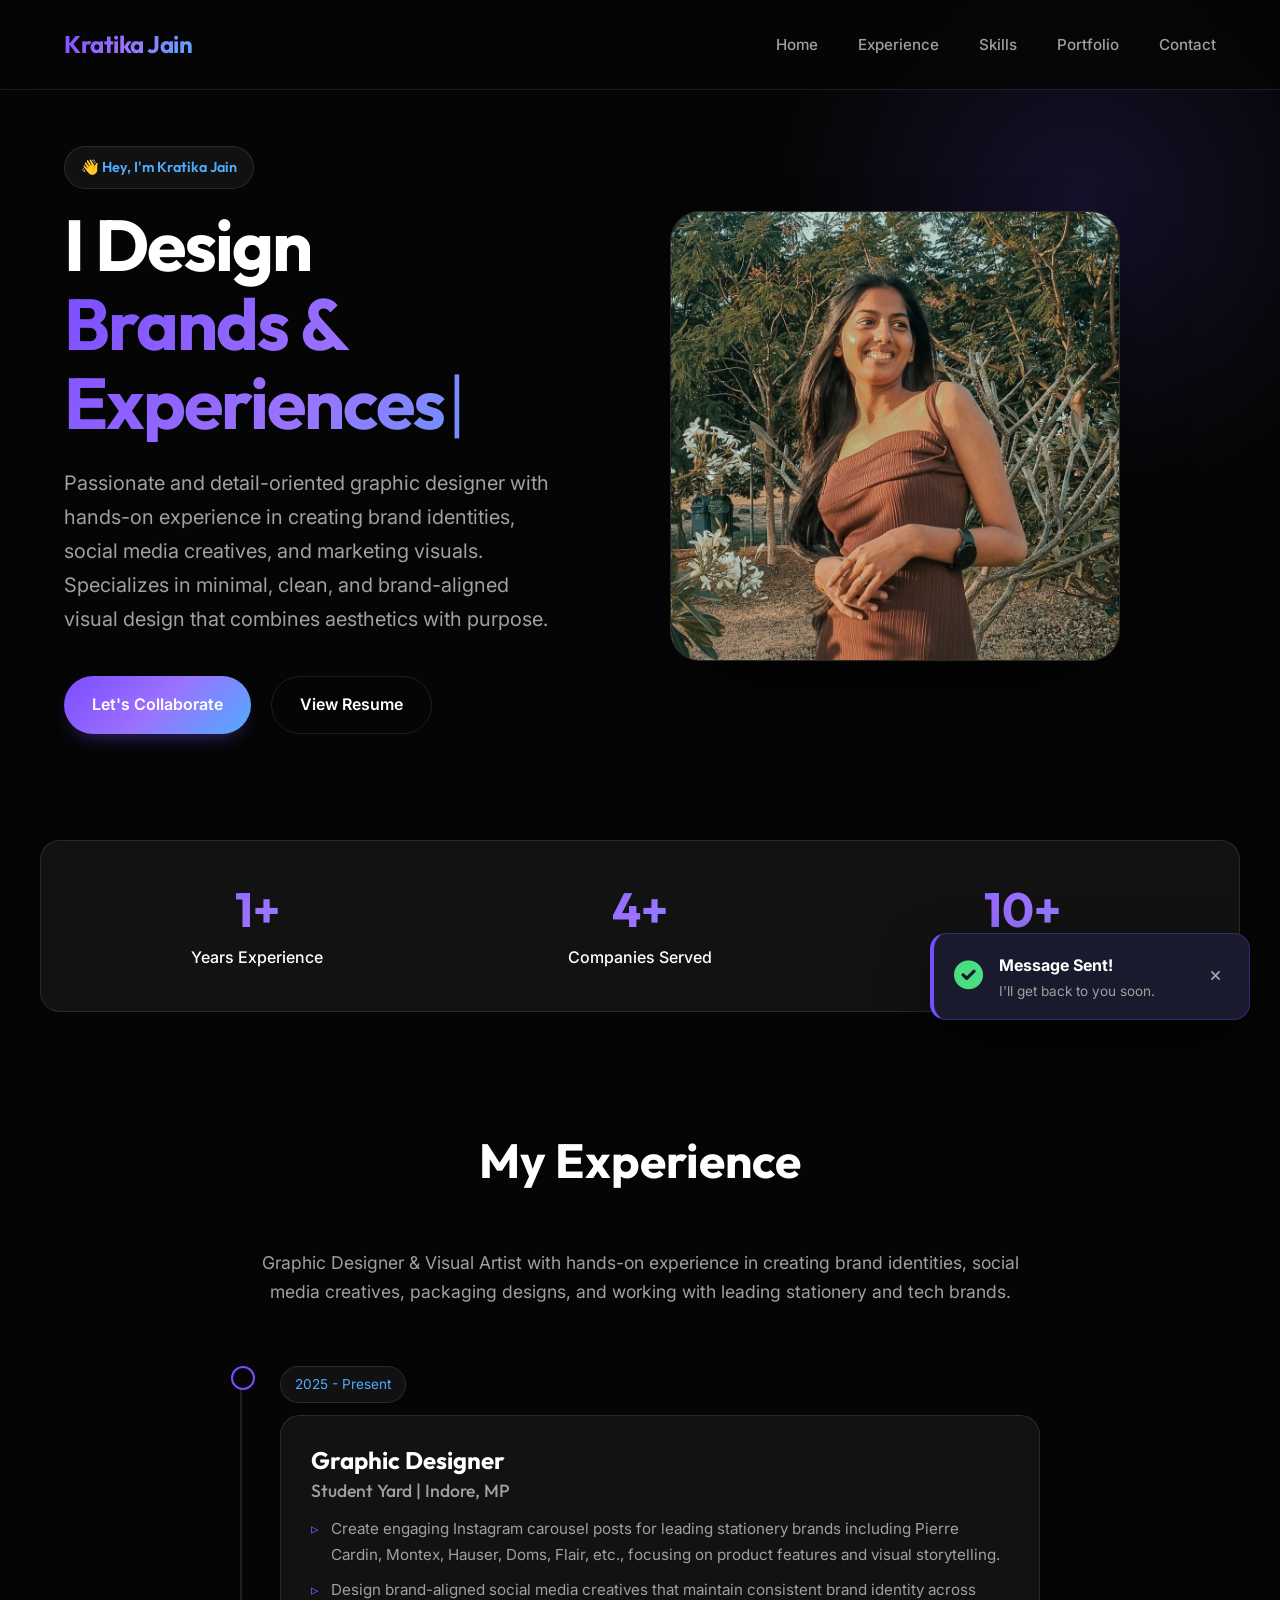
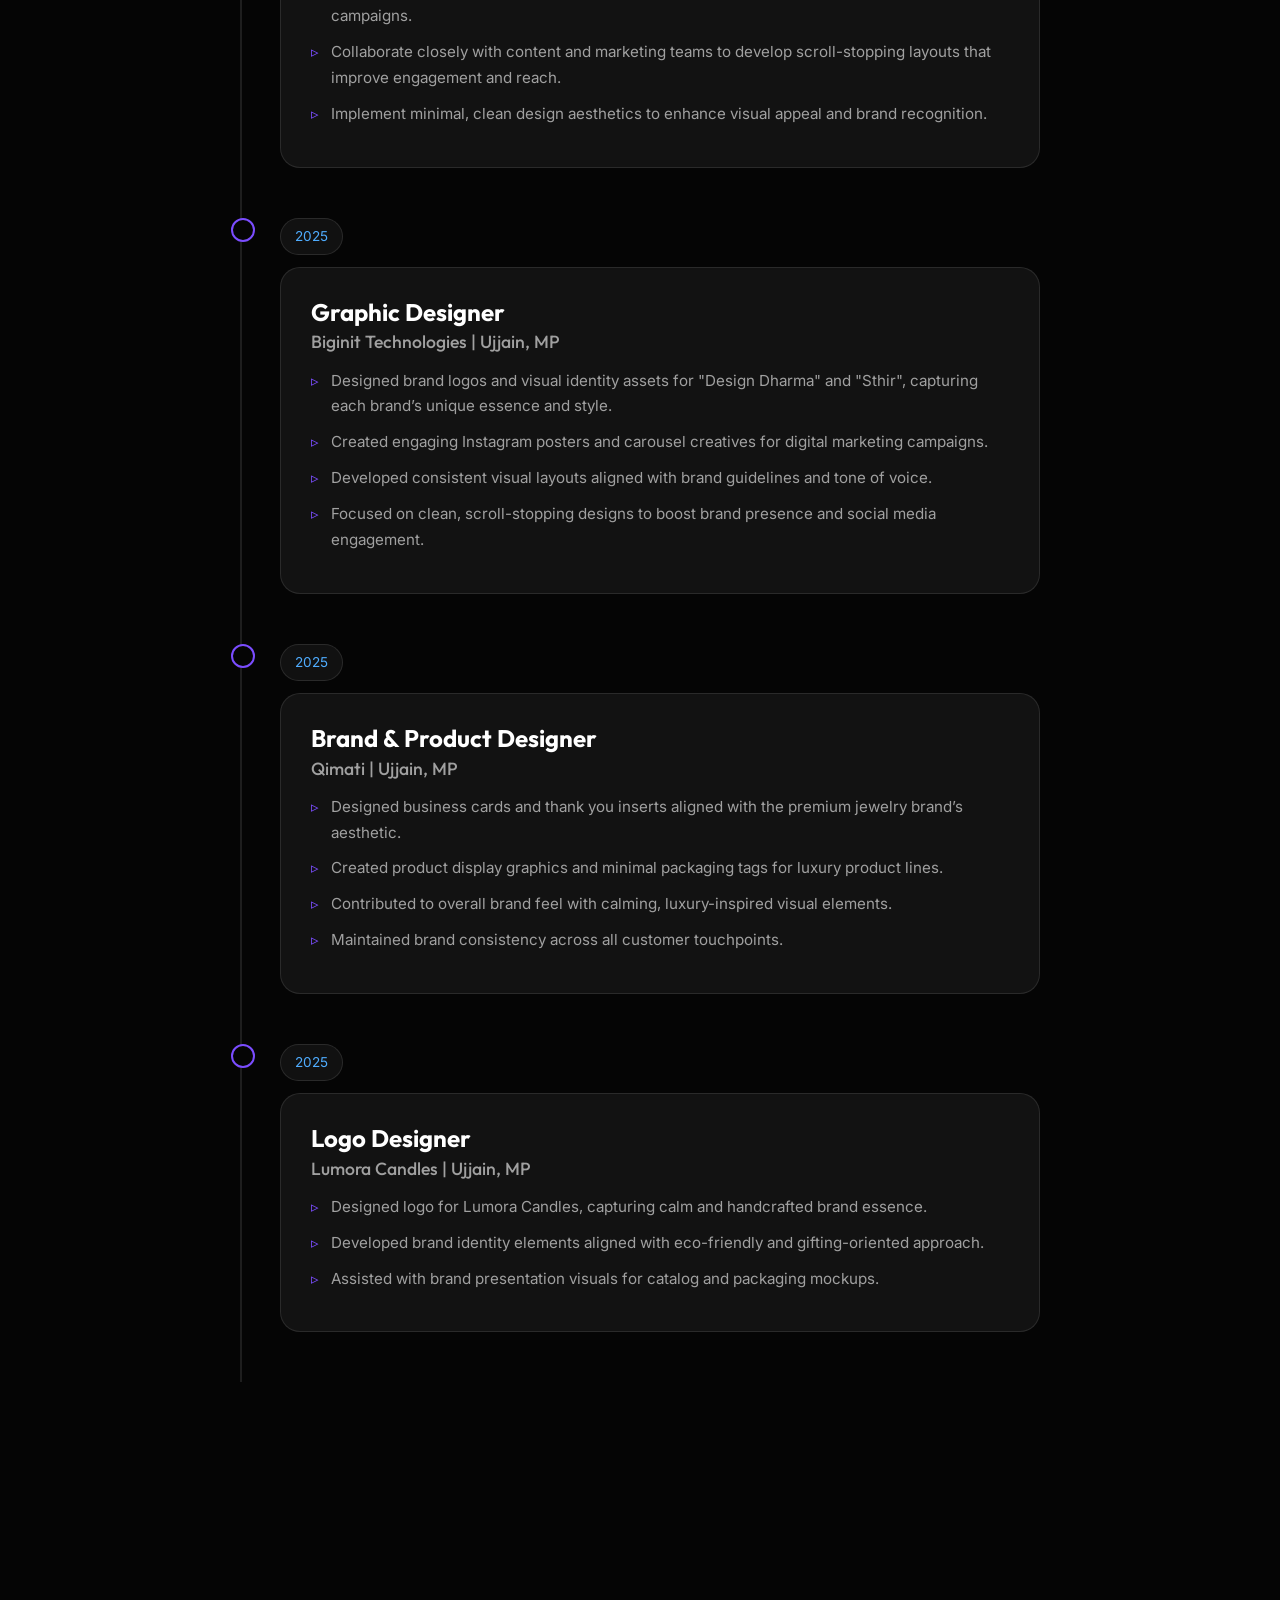
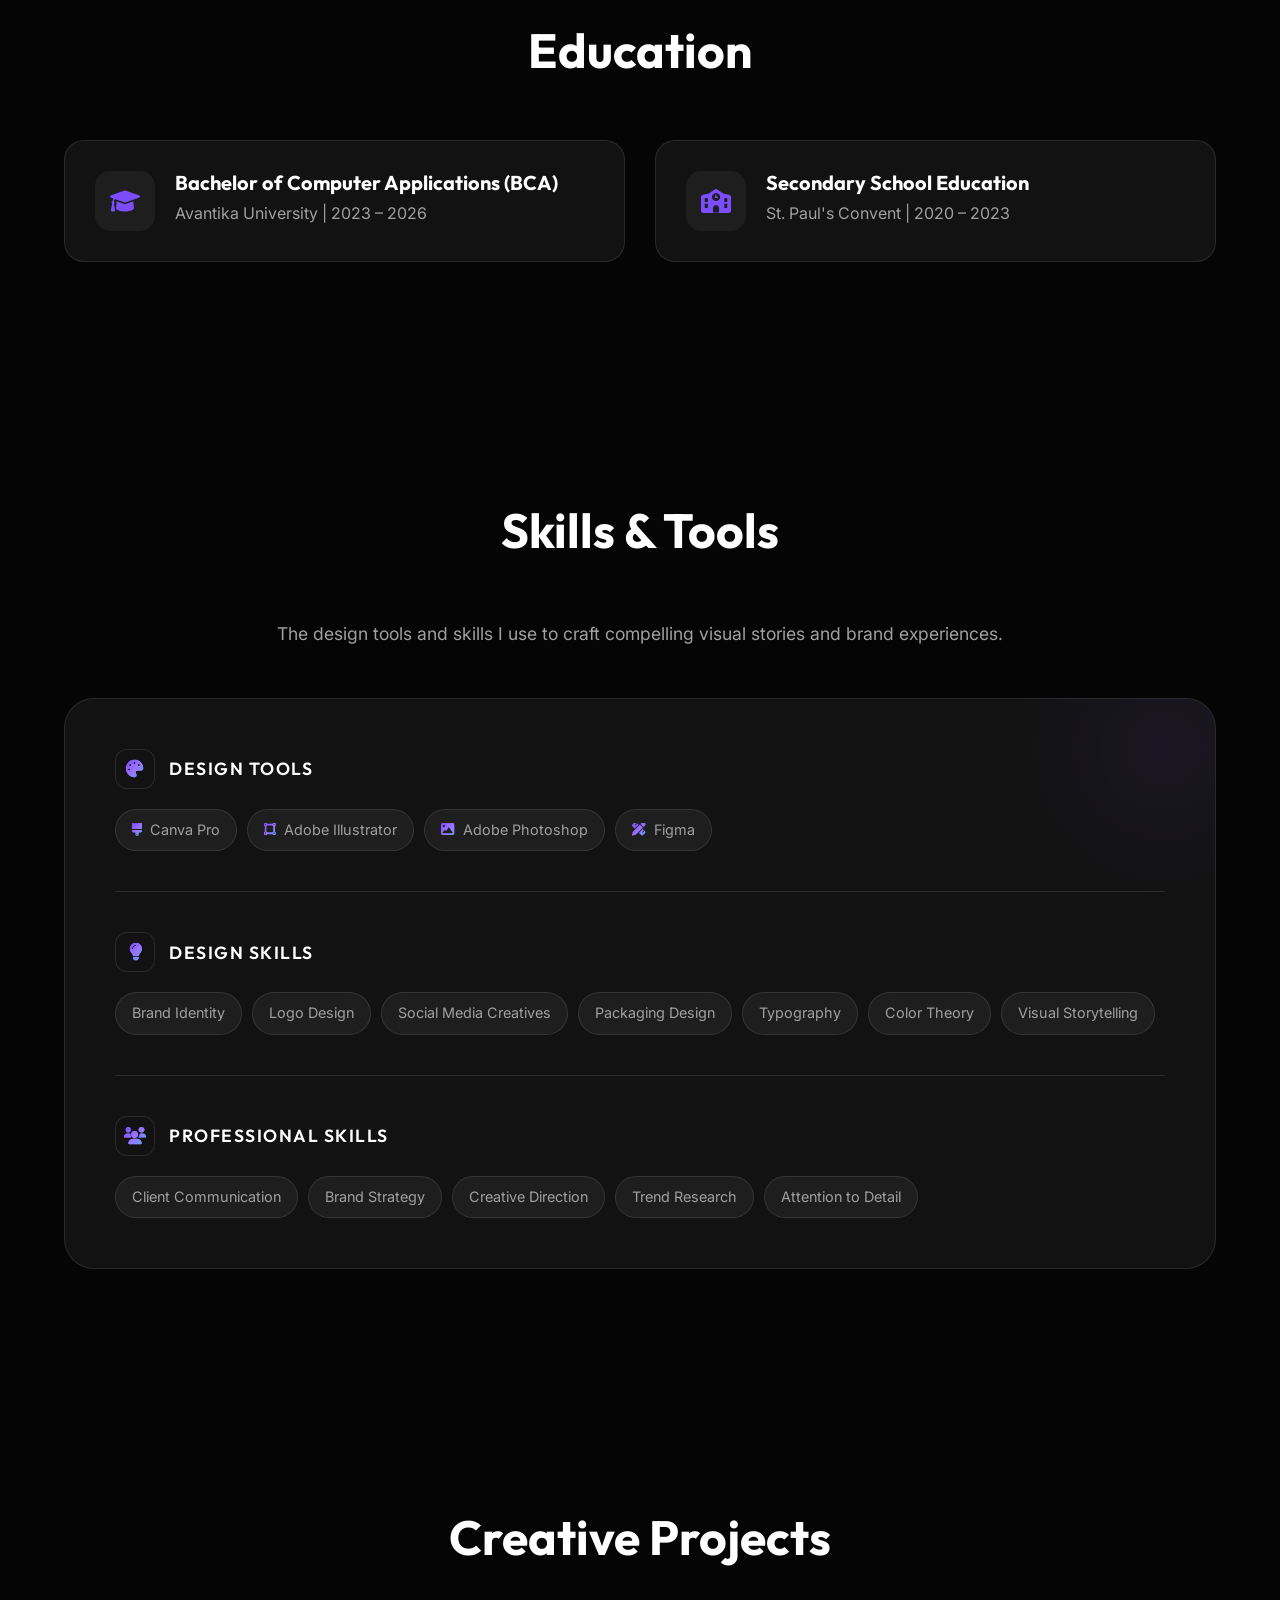
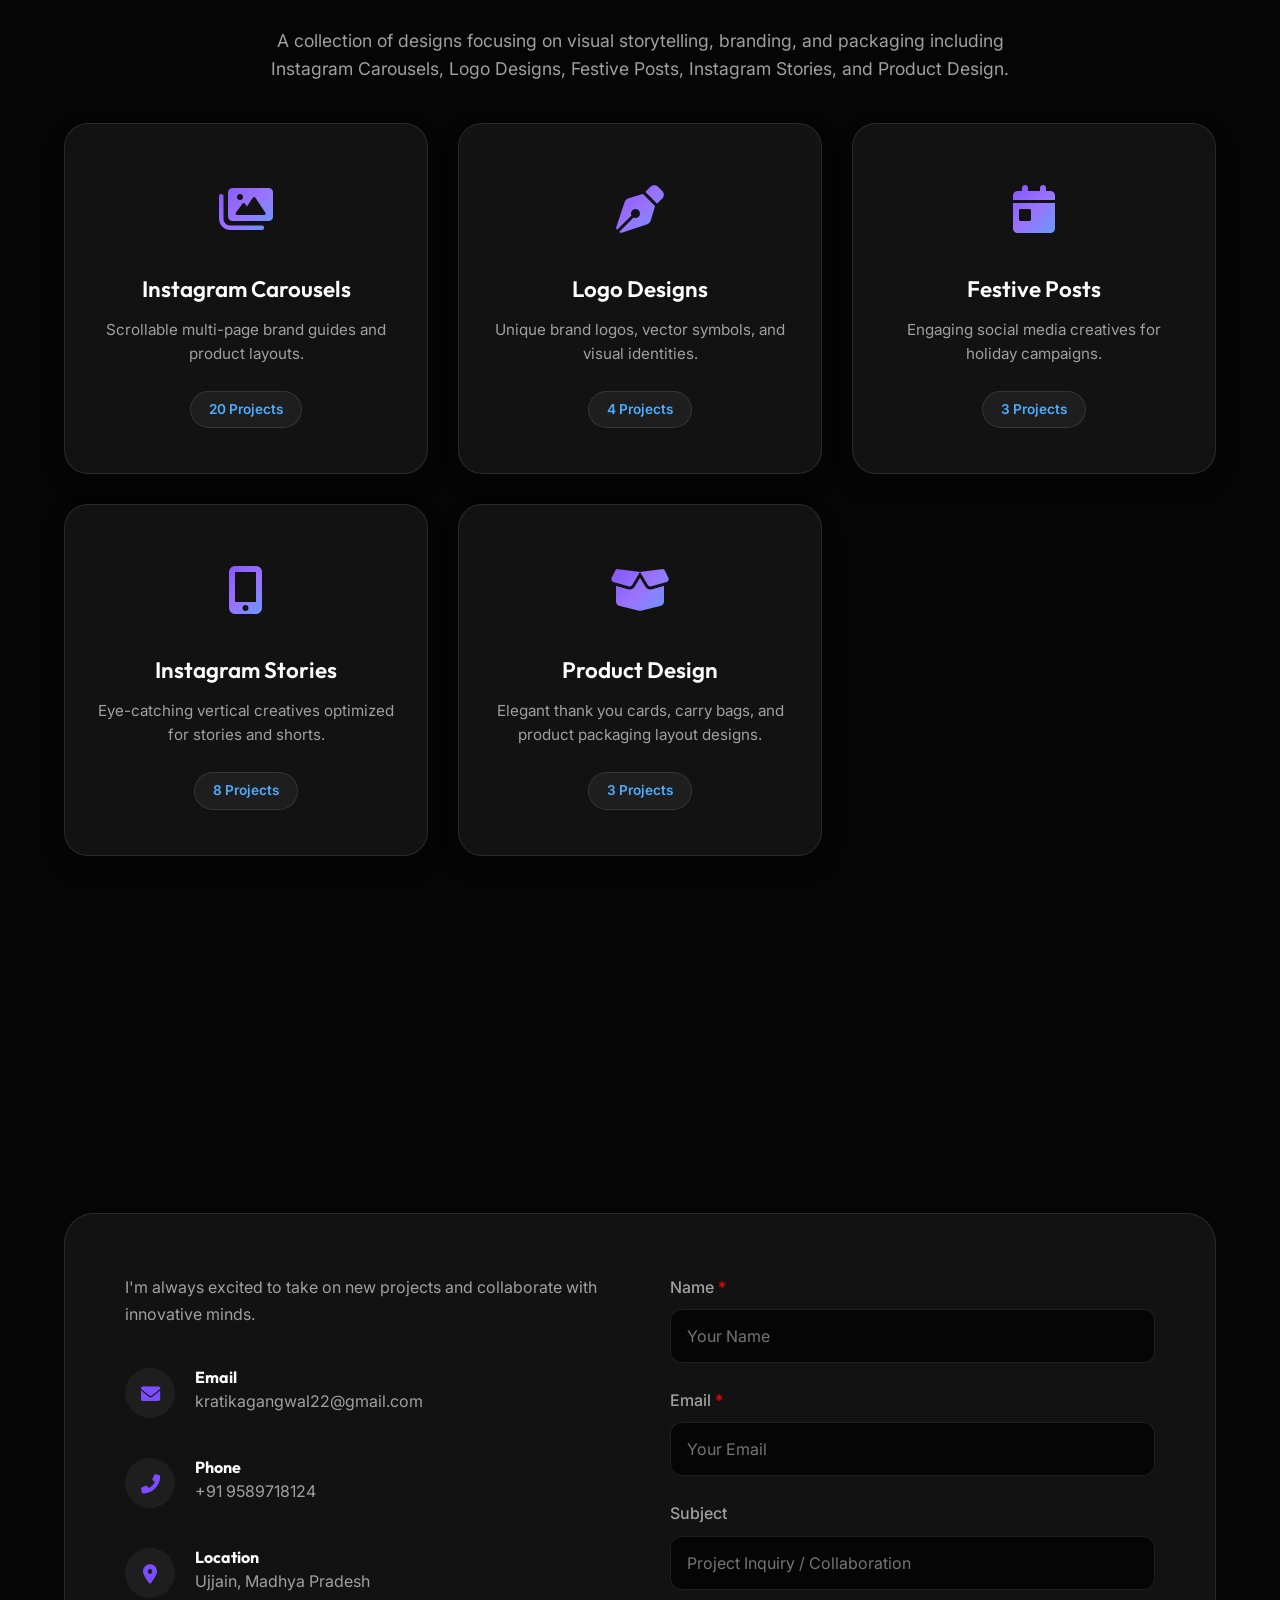
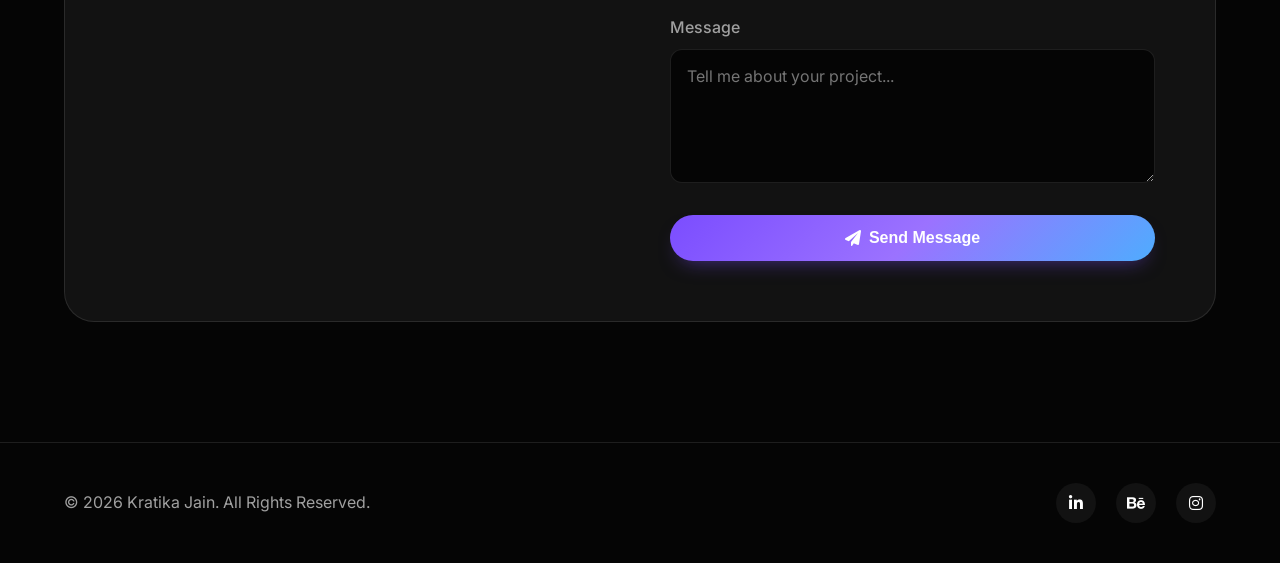
==== commit db8fb642: "refactor: update client brands list and remove Adobe InDesign skill tag in index.html" ====
--- a/index.html
+++ b/index.html
@@ -49,7 +49,7 @@
                         minimal, clean, and brand-aligned visual design that combines aesthetics with purpose.</p>
                     <div class="hero-btns">
                         <a href="#contact" class="btn btn-primary">Let's Collaborate</a>
-                        <a href="Docs/kratika_jain_resume.pdf" target="_blank" class="btn btn-secondary">View Resume</a>
+                        <a href="Docs/Kratika_Jain_Resume.pdf" target="_blank" class="btn btn-secondary">View Resume</a>
                     </div>
                 </div>
                 <div class="hero-image animate-on-scroll">
@@ -91,7 +91,7 @@
                             <h4>Student Yard | Indore, MP</h4>
                             <ul class="experience-list">
                                 <li>Create engaging Instagram carousel posts for leading stationery brands including
-                                    Zenith, Lumina, Oceana, and Aura, focusing on product features and visual
+                                    Pierre Cardin, Montex, Hauser, Doms, Flair, etc., focusing on product features and visual
                                     storytelling.</li>
                                 <li>Design brand-aligned social media creatives that maintain consistent brand identity
                                     across campaigns.</li>
@@ -195,7 +195,6 @@
                             <span class="skill-tag"><i class="fas fa-vector-square"></i> Adobe Illustrator</span>
                             <span class="skill-tag"><i class="fas fa-image"></i> Adobe Photoshop</span>
                             <span class="skill-tag"><i class="fas fa-pencil-ruler"></i> Figma</span>
-                            <span class="skill-tag"><i class="fas fa-star"></i> Adobe InDesign</span>
                         </div>
                     </div>
                     <!-- Design Skills -->
@@ -382,79 +381,57 @@
 
     <script type="text/javascript">
         // =====================================================
-        // Contact Form — powered by FormSubmit.co (no setup needed!)
-        // Messages go directly to: kratikagangwal22@gmail.com
-        // NOTE: First submission will trigger a one-time verification
-        //       email from FormSubmit. Click "Activate Form" in that
-        //       email, then all future messages will arrive instantly.
+        // Contact Form — Gmail Compose (100% reliable, works everywhere)
+        // When someone submits: their Gmail opens pre-filled → they click Send
+        // Messages arrive directly at: kratikagangwal22@gmail.com
         // =====================================================
 
         function sendEmail(event) {
             event.preventDefault();
 
-            const btn = document.getElementById('submit-btn');
-            const form = document.getElementById('contact-form');
+            const form    = document.getElementById('contact-form');
+            const btn     = document.getElementById('submit-btn');
 
             const name    = document.getElementById('contact-name').value.trim();
             const email   = document.getElementById('contact-email').value.trim();
             const subject = document.getElementById('contact-subject').value.trim() || 'Portfolio Inquiry';
             const message = document.getElementById('contact-message').value.trim();
 
+            // Validate required fields
             if (!name || !email) {
-                showToast('error', 'Missing Fields', 'Please fill in your name and email.');
+                showToast('error', '⚠️ Missing Fields', 'Please fill in your Name and Email.');
                 return;
             }
 
-            // Detect if running locally (localhost / file://)
-            const isLocalhost = ['localhost', '127.0.0.1', ''].includes(window.location.hostname);
-
-            if (isLocalhost) {
-                // --- Localhost: open Gmail compose directly ---
-                const gmailBody = `Name: ${name}\nEmail: ${email}\n\n${message}`;
-                const gmailUrl = `https://mail.google.com/mail/?view=cm&to=kratikagangwal22@gmail.com&su=${encodeURIComponent('🎨 ' + subject + ' — from ' + name)}&body=${encodeURIComponent(gmailBody)}`;
-                window.open(gmailUrl, '_blank');
-                showToast('success', 'Opening Gmail! 📧', 'A Gmail compose window has opened. Just hit Send!');
-                form.reset();
+            if (!email.includes('@')) {
+                showToast('error', '⚠️ Invalid Email', 'Please enter a valid email address.');
                 return;
             }
 
-            // --- Production: use FormSubmit.co AJAX ---
-            btn.disabled = true;
-            btn.innerHTML = '<i class="fas fa-spinner fa-spin" style="margin-right: 8px;"></i> Sending...';
-
-            // Send via FormSubmit AJAX endpoint
-            fetch('https://formsubmit.co/ajax/kratikagangwal22@gmail.com', {
-                method: 'POST',
-                headers: {
-                    'Content-Type': 'application/json',
-                    'Accept': 'application/json'
-                },
-                body: JSON.stringify({
-                    name:     name,
-                    email:    email,
-                    subject:  subject,
-                    message:  message,
-                    _subject: '🎨 New Portfolio Message from ' + name,
-                    _captcha: 'false'
-                })
-            })
-            .then(response => response.json())
-            .then(data => {
-                if (data.success === 'true' || data.success === true) {
-                    showToast('success', 'Message Sent! 🎉', "Thank you, " + name + "! I'll get back to you soon.");
-                    form.reset();
-                } else {
-                    throw new Error('Send failed');
-                }
-            })
-            .catch(error => {
-                console.error('Form error:', error);
-                showToast('error', 'Failed to Send ❌', 'Please email me directly at kratikagangwal22@gmail.com');
-            })
-            .finally(() => {
-                btn.disabled = false;
-                btn.innerHTML = '<i class="fas fa-paper-plane" style="margin-right: 8px;"></i> Send Message';
-            });
+            // Build Gmail compose URL — works on localhost AND live site
+            const emailSubject = `🎨 ${subject} — from ${name}`;
+            const emailBody    = `Hi Kratika,\n\nYou have a new message from your portfolio:\n\n👤 Name: ${name}\n📧 Email: ${email}\n📝 Subject: ${subject}\n\n💬 Message:\n${message}\n\n---\nSent from: ${window.location.href}`;
+
+            const gmailUrl = `https://mail.google.com/mail/?view=cm`
+                + `&to=kratikagangwal22@gmail.com`
+                + `&su=${encodeURIComponent(emailSubject)}`
+                + `&body=${encodeURIComponent(emailBody)}`;
+
+            // Open Gmail in new tab
+            const gmailWindow = window.open(gmailUrl, '_blank');
+
+            if (gmailWindow) {
+                showToast('success', 'Gmail Khul Gaya! 📧', `${name}, Gmail mein "Send" dabao — message mil jayega!`);
+                form.reset();
+            } else {
+                // Popup was blocked — fallback to mailto:
+                const mailtoUrl = `mailto:kratikagangwal22@gmail.com`
+                    + `?subject=${encodeURIComponent(emailSubject)}`
+                    + `&body=${encodeURIComponent(emailBody)}`;
+                window.location.href = mailtoUrl;
+                showToast('success', 'Email App Khul Raha! 📧', 'Apne email app mein Send karo.');
+                form.reset();
+            }
         }
 
         function showToast(type, title, message) {
